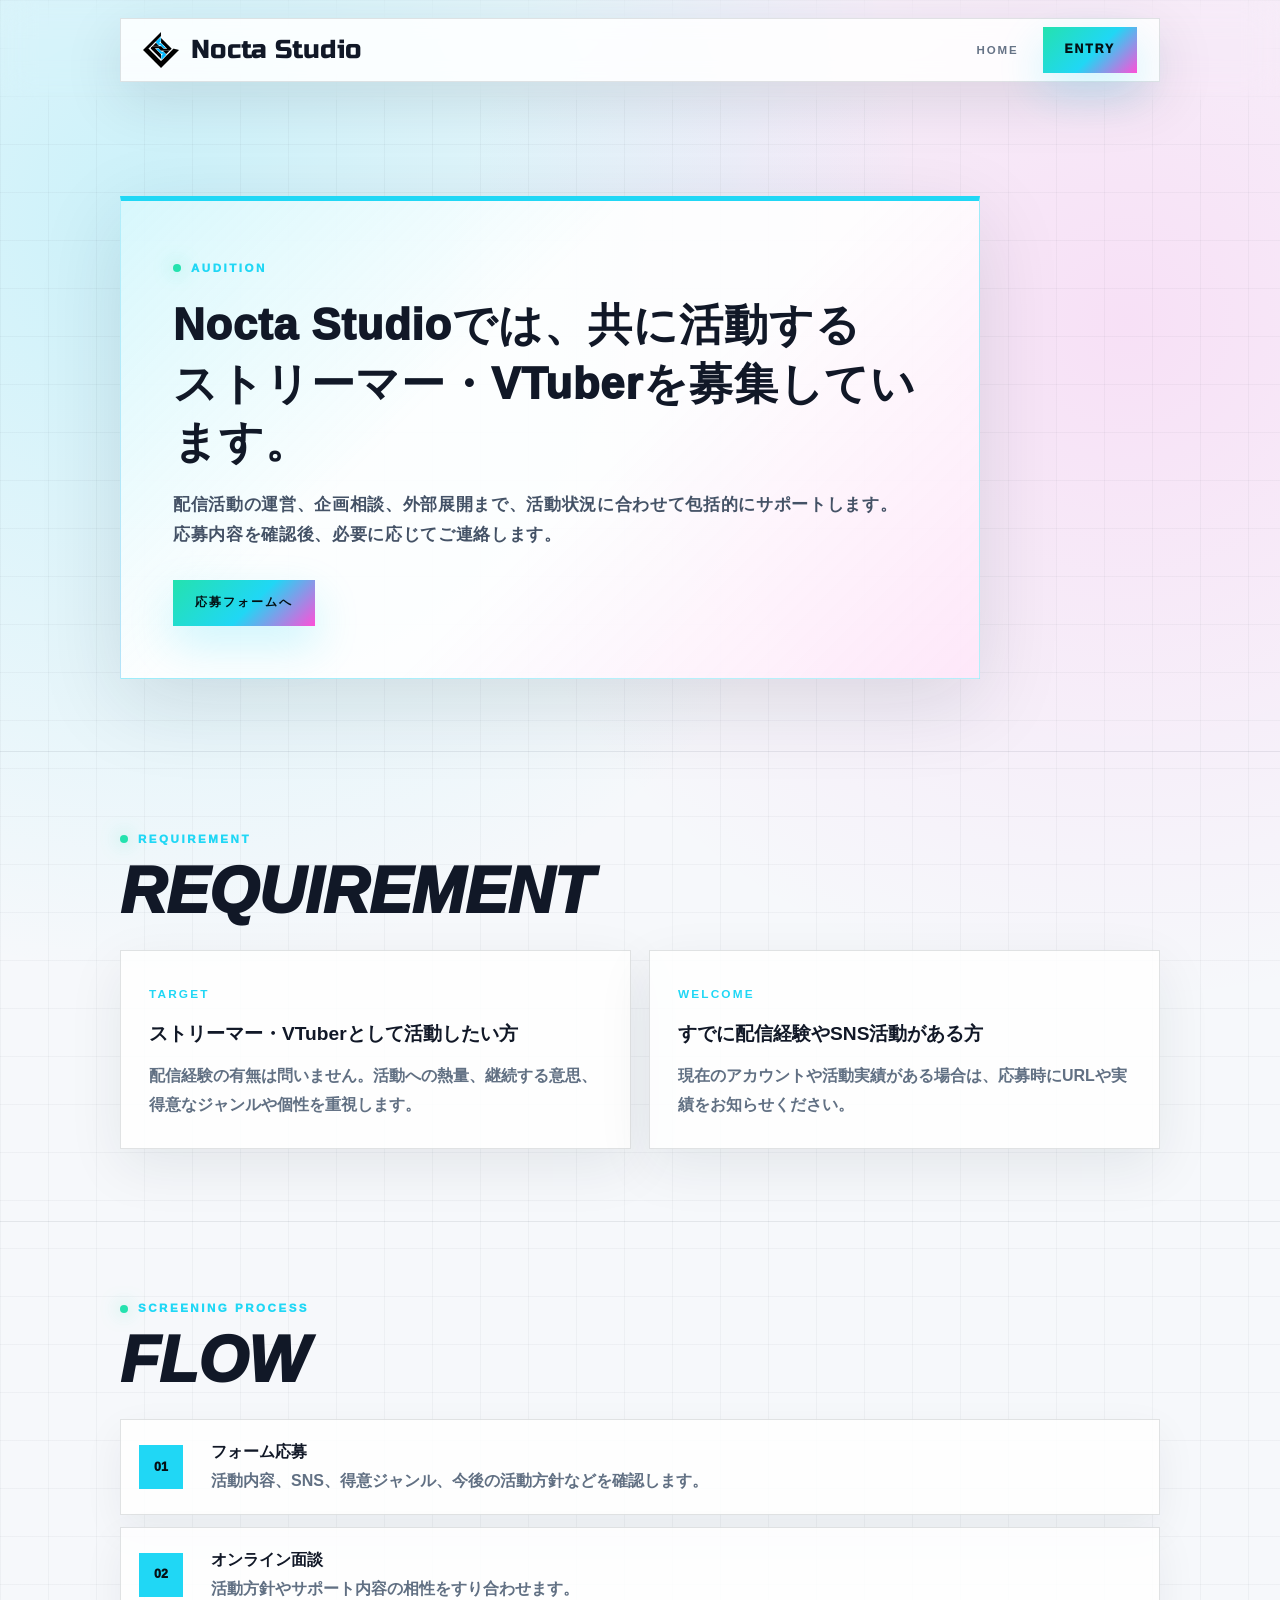
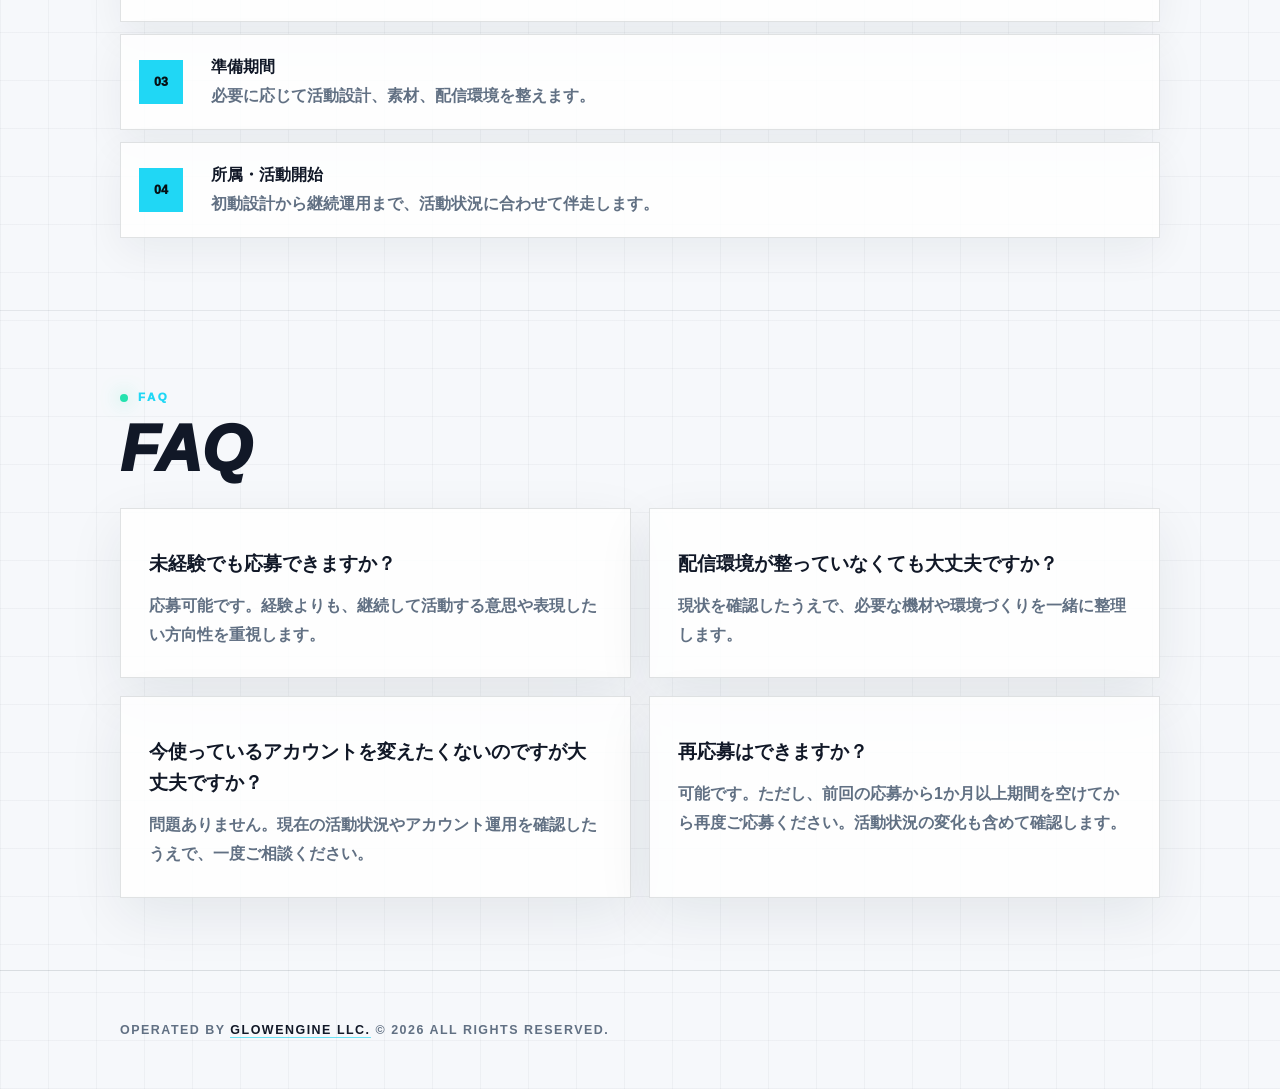
==== audition.html @ e4541443 "Refactor audition.html for improved text layout Updated footer and hero section text with line break" ====
<!DOCTYPE html>
<html lang="ja">
<head>
  <meta charset="UTF-8">
  <meta name="viewport" content="width=device-width, initial-scale=1.0">
  <title>Nocta Studio Audition</title>

  <!-- ========================================
    FONT
    ヘッダーの事務所名フォント：Russo One
  ========================================= -->
  <link rel="preconnect" href="https://fonts.googleapis.com">
  <link rel="preconnect" href="https://fonts.gstatic.com" crossorigin>
  <link href="https://fonts.googleapis.com/css2?family=Russo+One&display=swap" rel="stylesheet">

  <style>
    /* ========================================
      BASIC COLORS
    ========================================= */
    :root {
      --bg: #f6f8fb;
      --line: rgba(10, 24, 38, 0.12);
      --text: #111827;
      --muted: #617083;
      --cyan: #20d7f5;
      --green: #24e2ae;
      --pink: #ff4fd8;
      --max: 1040px;
    }

    * { box-sizing: border-box; }
    html { scroll-behavior: smooth; }

    body {
      margin: 0;
      font-family: "Helvetica Neue", Arial, "Hiragino Sans", "Yu Gothic", sans-serif;
      color: var(--text);
      background:
        linear-gradient(rgba(8, 24, 38, 0.035) 1px, transparent 1px),
        linear-gradient(90deg, rgba(8, 24, 38, 0.035) 1px, transparent 1px),
        radial-gradient(circle at 12% 8%, rgba(32, 215, 245, 0.2), transparent 28%),
        radial-gradient(circle at 88% 12%, rgba(255, 79, 216, 0.14), transparent 26%),
        #f6f8fb;
      background-size: 48px 48px, 48px 48px, auto, auto, auto;
      line-height: 1.8;
      overflow-x: hidden;
    }

    a {
      color: inherit;
      text-decoration: none;
    }

    .container {
      width: min(var(--max), calc(100% - 40px));
      margin: 0 auto;
    }

    /* ========================================
      HEADER
    ========================================= */
    header {
      padding: 18px 0;
      position: sticky;
      top: 0;
      z-index: 10;
      backdrop-filter: blur(16px);
    }

    .header-inner {
      display: flex;
      justify-content: space-between;
      align-items: center;
      min-height: 64px;
      padding: 0 22px;
      background: rgba(255, 255, 255, 0.86);
      border: 1px solid var(--line);
      box-shadow: 0 18px 60px rgba(18, 32, 48, 0.12);
    }

    .brand {
      display: flex;
      align-items: center;
      gap: 12px;
    }

    .brand-mark {
      display: block;
      width: 36px;
      height: 36px;
      object-fit: contain;
      flex: 0 0 auto;
    }

    .brand-name {
      font-family: "Russo One", "Helvetica Neue", Arial, sans-serif;
      font-size: clamp(1.35rem, 2vw, 1.75rem);
      font-weight: 400;
      line-height: 1;
      letter-spacing: 0.01em;
      white-space: nowrap;
    }

    .nav {
      display: flex;
      gap: 24px;
      align-items: center;
      color: #667386;
      font-size: 0.72rem;
      font-weight: 900;
      letter-spacing: 0.16em;
      text-transform: uppercase;
    }

    /* ========================================
      BUTTON
    ========================================= */
    .btn {
      display: inline-flex;
      align-items: center;
      justify-content: center;
      min-height: 46px;
      padding: 0 22px;
      border: 1px solid var(--line);
      background: rgba(255,255,255,0.78);
      color: var(--text);
      font-size: 0.76rem;
      font-weight: 950;
      letter-spacing: 0.16em;
      text-transform: uppercase;
      transition: transform 0.2s ease, border-color 0.2s ease, background 0.2s ease;
    }

    .btn:hover {
      transform: translateY(-2px);
      border-color: rgba(32, 215, 245, 0.8);
      background: rgba(32, 215, 245, 0.1);
    }

    .btn-primary {
      border: 0;
      color: #031014;
      background: linear-gradient(135deg, var(--green), var(--cyan) 55%, var(--pink));
      box-shadow: 0 18px 44px rgba(32, 215, 245, 0.22);
    }

    /* ========================================
      COMMON PARTS
    ========================================= */
    .eyebrow {
      display: inline-flex;
      gap: 10px;
      align-items: center;
      color: var(--cyan);
      font-size: 0.72rem;
      font-weight: 950;
      letter-spacing: 0.22em;
      text-transform: uppercase;
    }

    .eyebrow::before {
      content: "";
      width: 8px;
      height: 8px;
      border-radius: 50%;
      background: var(--green);
      box-shadow: 0 0 18px rgba(36, 226, 174, 0.6);
    }

    section {
      padding: 72px 0;
      border-top: 1px solid rgba(10, 24, 38, 0.08);
    }

    .section-title {
      margin: 8px 0 28px;
      font-size: clamp(2rem, 5vw, 4.6rem);
      line-height: 0.95;
      font-weight: 950;
      font-style: italic;
      text-transform: uppercase;
    }

    .grid {
      display: grid;
      grid-template-columns: repeat(2, minmax(0, 1fr));
      gap: 18px;
    }

    .card {
      padding: 28px;
      border: 1px solid var(--line);
      background: rgba(255, 255, 255, 0.86);
      box-shadow: 0 18px 52px rgba(18, 32, 48, 0.08);
    }

    .card b {
      color: var(--cyan);
      font-size: 0.74rem;
      letter-spacing: 0.18em;
      text-transform: uppercase;
    }

    .card h3 {
      margin: 12px 0;
      font-size: 1.2rem;
      line-height: 1.6;
    }

    .card p {
      margin: 0;
      color: var(--muted);
      font-weight: 650;
    }

    /* ========================================
      HERO
    ========================================= */
    .hero {
      padding: 96px 0 72px;
      border-top: 0;
    }

    .hero-box {
      max-width: 860px;
      padding: clamp(28px, 5vw, 52px);
      border: 1px solid rgba(32, 215, 245, 0.32);
      border-top: 5px solid var(--cyan);
      background:
        linear-gradient(135deg, rgba(32,215,245,0.16), transparent 38%),
        linear-gradient(315deg, rgba(255,79,216,0.12), transparent 44%),
        rgba(255,255,255,0.9);
      box-shadow: 0 24px 80px rgba(18, 32, 48, 0.12);
    }

    .hero-title {
      margin: 14px 0 18px;
      font-size: clamp(1.65rem, 3.4vw, 2.8rem);
      line-height: 1.35;
      font-weight: 950;
      letter-spacing: 0.02em;
    }

    .lead {
      max-width: 760px;
      margin: 0 0 30px;
      color: #445266;
      font-size: 1.04rem;
      font-weight: 700;
      letter-spacing: 0.04em;
    }

    /* ========================================
      FLOW
    ========================================= */
    .flow {
      display: grid;
      gap: 12px;
    }

    .flow-row {
      display: grid;
      grid-template-columns: 56px 1fr;
      gap: 16px;
      align-items: center;
      padding: 18px;
      border: 1px solid var(--line);
      background: rgba(255, 255, 255, 0.86);
      box-shadow: 0 14px 42px rgba(18, 32, 48, 0.06);
    }

    .flow-row b {
      display: grid;
      place-items: center;
      width: 44px;
      height: 44px;
      background: var(--cyan);
      color: #061015;
      font-size: 0.78rem;
      font-weight: 950;
    }

    .flow-row strong {
      color: var(--text);
    }

    .flow-row span {
      color: var(--muted);
      font-weight: 650;
    }

    /* ========================================
      FOOTER
    ========================================= */
    footer {
      padding: 48px 0;
      border-top: 1px solid var(--line);
      color: var(--muted);
      font-size: 0.78rem;
      font-weight: 800;
      letter-spacing: 0.12em;
      text-transform: uppercase;
    }

    footer a {
      color: var(--text);
      border-bottom: 1px solid rgba(32, 215, 245, 0.65);
    }

    footer a:hover {
      color: var(--cyan);
    }

    /* ========================================
      RESPONSIVE
    ========================================= */
    @media (max-width: 760px) {
      .container {
        width: min(var(--max), calc(100% - 28px));
      }

      .nav a:not(.btn) {
        display: none;
      }

      .grid {
        grid-template-columns: 1fr;
      }
    }

    @media (max-width: 520px) {
      header {
        padding: 10px 0;
      }

      .header-inner {
        min-height: 58px;
        padding: 0 12px;
      }

      .brand-mark {
        width: 34px;
        height: 34px;
      }

      .brand-name {
        font-size: 1.18rem;
      }

      .btn {
        min-height: 40px;
        padding: 0 14px;
        font-size: 0.68rem;
      }

      .hero {
        padding: 68px 0 56px;
      }

      section {
        padding: 62px 0;
      }
    }
  </style>
</head>

<body>
  <!-- ========================================
    HEADER
  ========================================= -->
  <header>
    <div class="container header-inner">
      <a class="brand" href="index.html">
        <img src="./icon_nocta_cropped.png" alt="" class="brand-mark">
        <span class="brand-name">Nocta Studio</span>
      </a>

      <nav class="nav">
        <a href="index.html">Home</a>
        <a class="btn btn-primary" href="https://docs.google.com/forms/d/e/1FAIpQLSfN9PYLymGhIp9BRVoPd4rtpXFU39ATbPbW57Z9eUju24phLQ/viewform" target="_blank" rel="noopener">Entry</a>
      </nav>
    </div>
  </header>

  <main>
    <!-- ========================================
      HERO
    ========================================= -->
    <section class="hero">
      <div class="container">
        <div class="hero-box">
          <div class="eyebrow">Audition</div>

          <h1 class="hero-title">
            Nocta Studioでは、共に活動する<br>
            ストリーマー・VTuberを募集しています。
          </h1>

          <p class="lead">
            配信活動の運営、企画相談、外部展開まで、活動状況に合わせて包括的にサポートします。<br>
            応募内容を確認後、必要に応じてご連絡します。
          </p>

          <a class="btn btn-primary" href="https://docs.google.com/forms/d/e/1FAIpQLSfN9PYLymGhIp9BRVoPd4rtpXFU39ATbPbW57Z9eUju24phLQ/viewform" target="_blank" rel="noopener">
            応募フォームへ
          </a>
        </div>
      </div>
    </section>

    <!-- ========================================
      REQUIREMENT
    ========================================= -->
    <section>
      <div class="container">
        <div class="eyebrow">Requirement</div>
        <h2 class="section-title">Requirement</h2>

        <div class="grid">
          <article class="card">
            <b>Target</b>
            <h3>ストリーマー・VTuberとして活動したい方</h3>
            <p>
              配信経験の有無は問いません。活動への熱量、継続する意思、得意なジャンルや個性を重視します。
            </p>
          </article>

          <article class="card">
            <b>Welcome</b>
            <h3>すでに配信経験やSNS活動がある方</h3>
            <p>
              現在のアカウントや活動実績がある場合は、応募時にURLや実績をお知らせください。
            </p>
          </article>
        </div>
      </div>
    </section>

    <!-- ========================================
      FLOW
    ========================================= -->
    <section>
      <div class="container">
        <div class="eyebrow">Screening Process</div>
        <h2 class="section-title">Flow</h2>

        <div class="flow">
          <div class="flow-row">
            <b>01</b>
            <div>
              <strong>フォーム応募</strong><br>
              <span>活動内容、SNS、得意ジャンル、今後の活動方針などを確認します。</span>
            </div>
          </div>

          <div class="flow-row">
            <b>02</b>
            <div>
              <strong>オンライン面談</strong><br>
              <span>活動方針やサポート内容の相性をすり合わせます。</span>
            </div>
          </div>

          <div class="flow-row">
            <b>03</b>
            <div>
              <strong>準備期間</strong><br>
              <span>必要に応じて活動設計、素材、配信環境を整えます。</span>
            </div>
          </div>

          <div class="flow-row">
            <b>04</b>
            <div>
              <strong>所属・活動開始</strong><br>
              <span>初動設計から継続運用まで、活動状況に合わせて伴走します。</span>
            </div>
          </div>
        </div>
      </div>
    </section>

    <!-- ========================================
      FAQ
    ========================================= -->
    <section>
      <div class="container">
        <div class="eyebrow">FAQ</div>
        <h2 class="section-title">FAQ</h2>

        <div class="grid">
          <article class="card">
            <h3>未経験でも応募できますか？</h3>
            <p>
              応募可能です。経験よりも、継続して活動する意思や表現したい方向性を重視します。
            </p>
          </article>

          <article class="card">
            <h3>配信環境が整っていなくても大丈夫ですか？</h3>
            <p>
              現状を確認したうえで、必要な機材や環境づくりを一緒に整理します。
            </p>
          </article>

          <article class="card">
            <h3>今使っているアカウントを変えたくないのですが大丈夫ですか？</h3>
            <p>
              問題ありません。現在の活動状況やアカウント運用を確認したうえで、一度ご相談ください。
            </p>
          </article>

          <article class="card">
            <h3>再応募はできますか？</h3>
            <p>
              可能です。ただし、前回の応募から1か月以上期間を空けてから再度ご応募ください。活動状況の変化も含めて確認します。
            </p>
          </article>
        </div>
      </div>
    </section>
  </main>

  <!-- ========================================
    FOOTER
  ========================================= -->
  <footer>
    <div class="container">
      Operated by <a href="https://glowengine-llc.com/" target="_blank" rel="noopener">GlowEngine LLC.</a> © 2026 All Rights Reserved.
    </div>
  </footer>
</body>
</html>
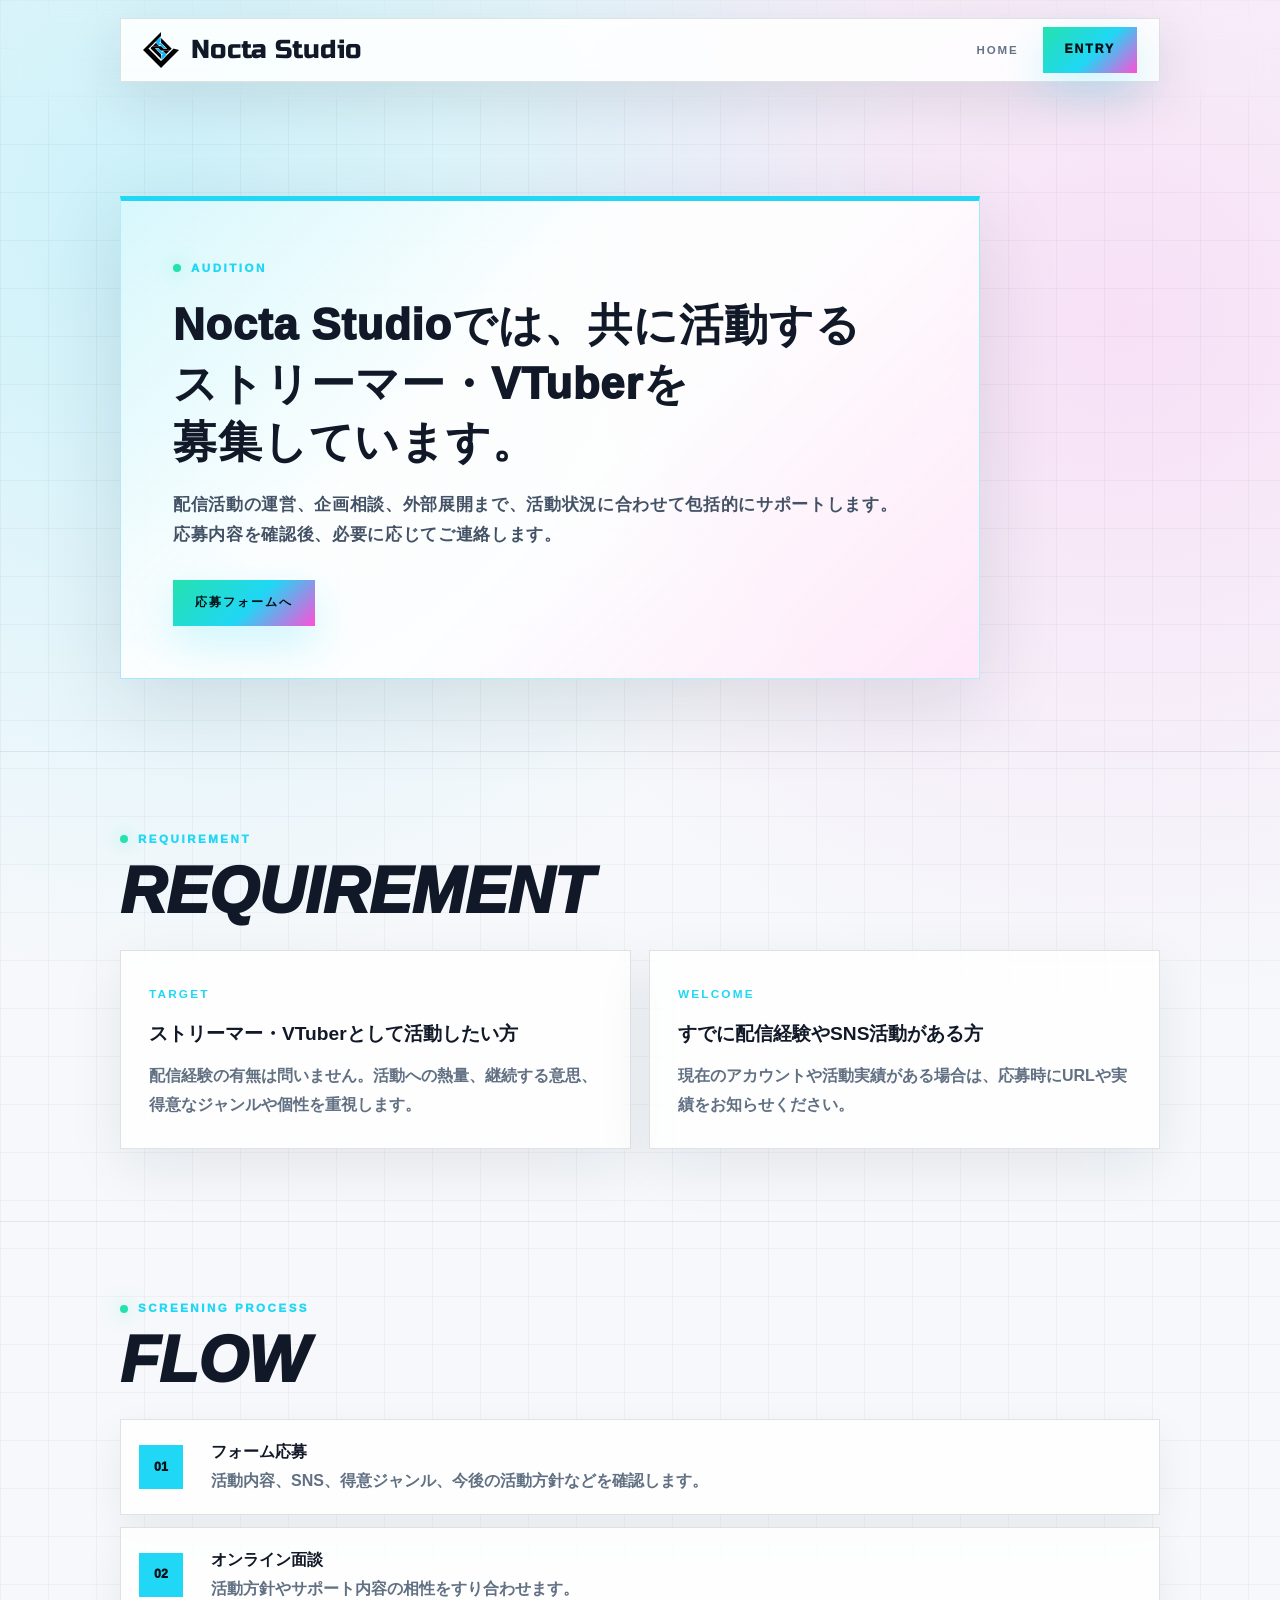
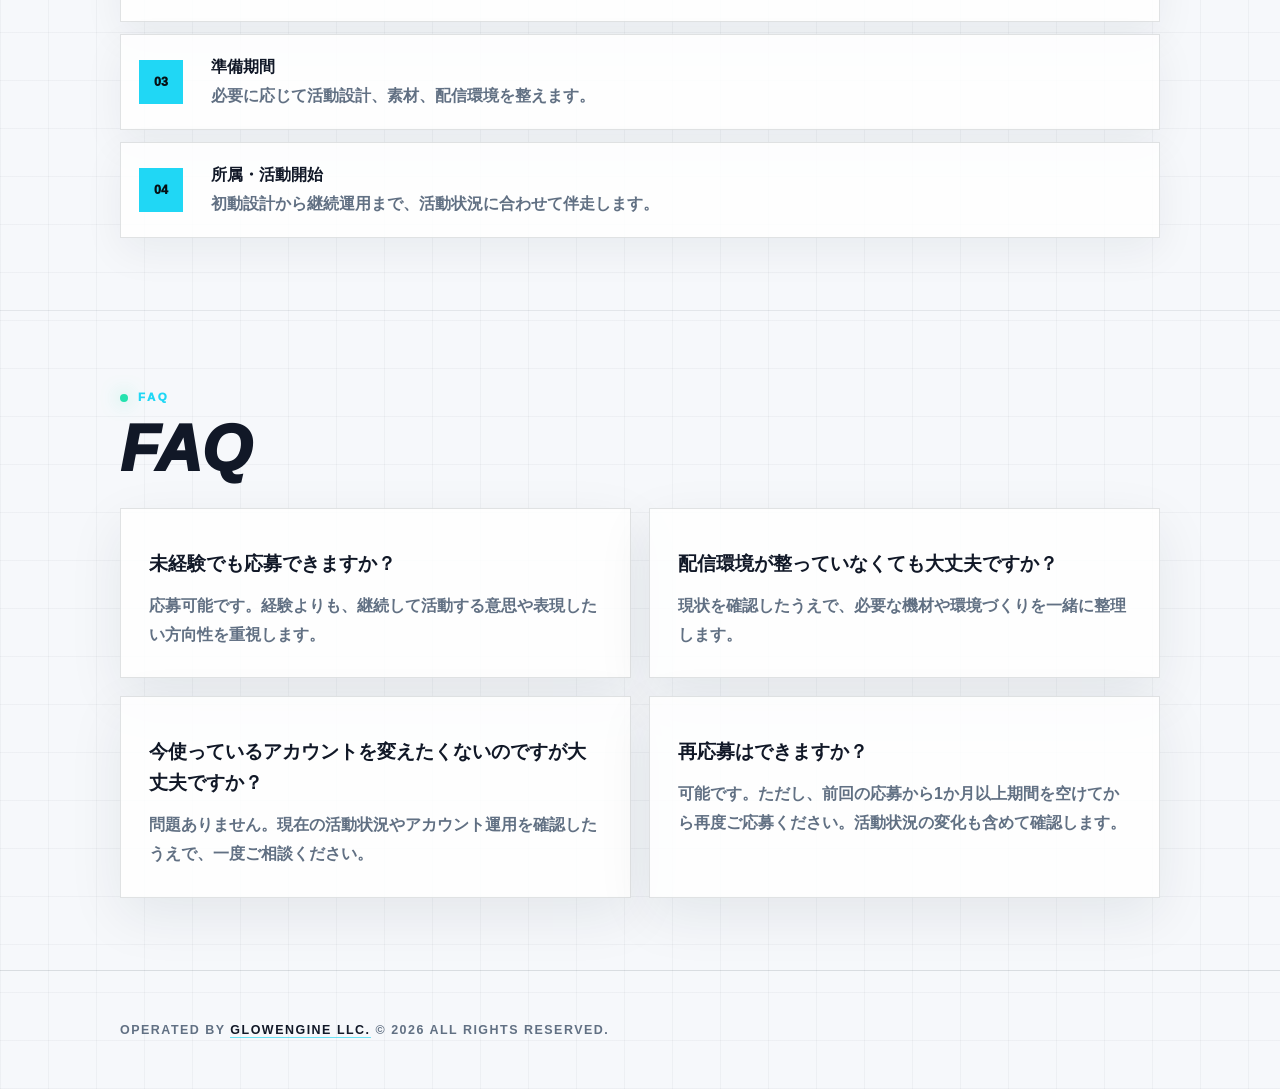
==== commit 100e438b: "Add nowrap class for consistent text formatting" ====
--- a/audition.html
+++ b/audition.html
@@ -54,6 +54,10 @@
     .container {
       width: min(var(--max), calc(100% - 40px));
       margin: 0 auto;
+    }
+
+    .nowrap {
+      white-space: nowrap;
     }
 
     /* ========================================
@@ -360,6 +364,10 @@
       section {
         padding: 62px 0;
       }
+
+      .nowrap {
+        white-space: normal;
+      }
     }
   </style>
 </head>
@@ -393,7 +401,7 @@
 
           <h1 class="hero-title">
             Nocta Studioでは、共に活動する<br>
-            ストリーマー・VTuberを募集しています。
+            ストリーマー・VTuberを<span class="nowrap">募集しています。</span>
           </h1>
 
           <p class="lead">
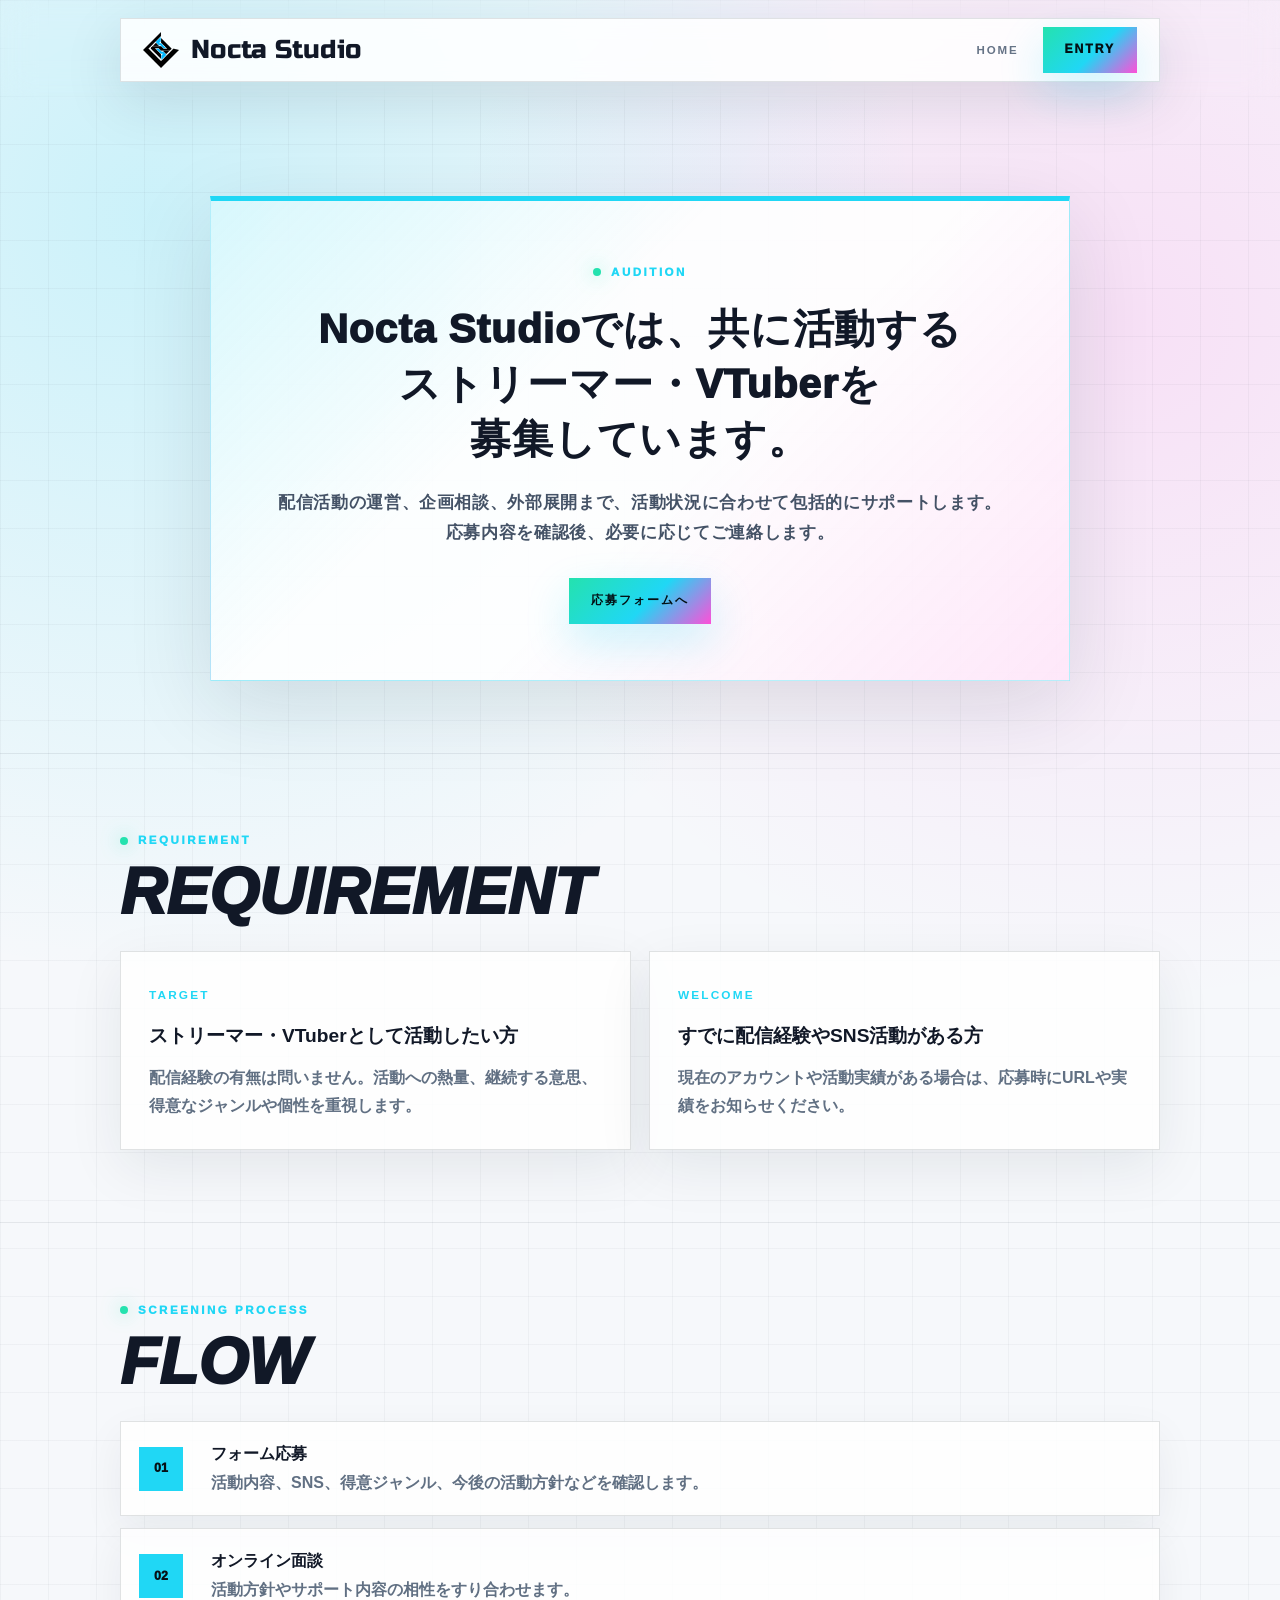
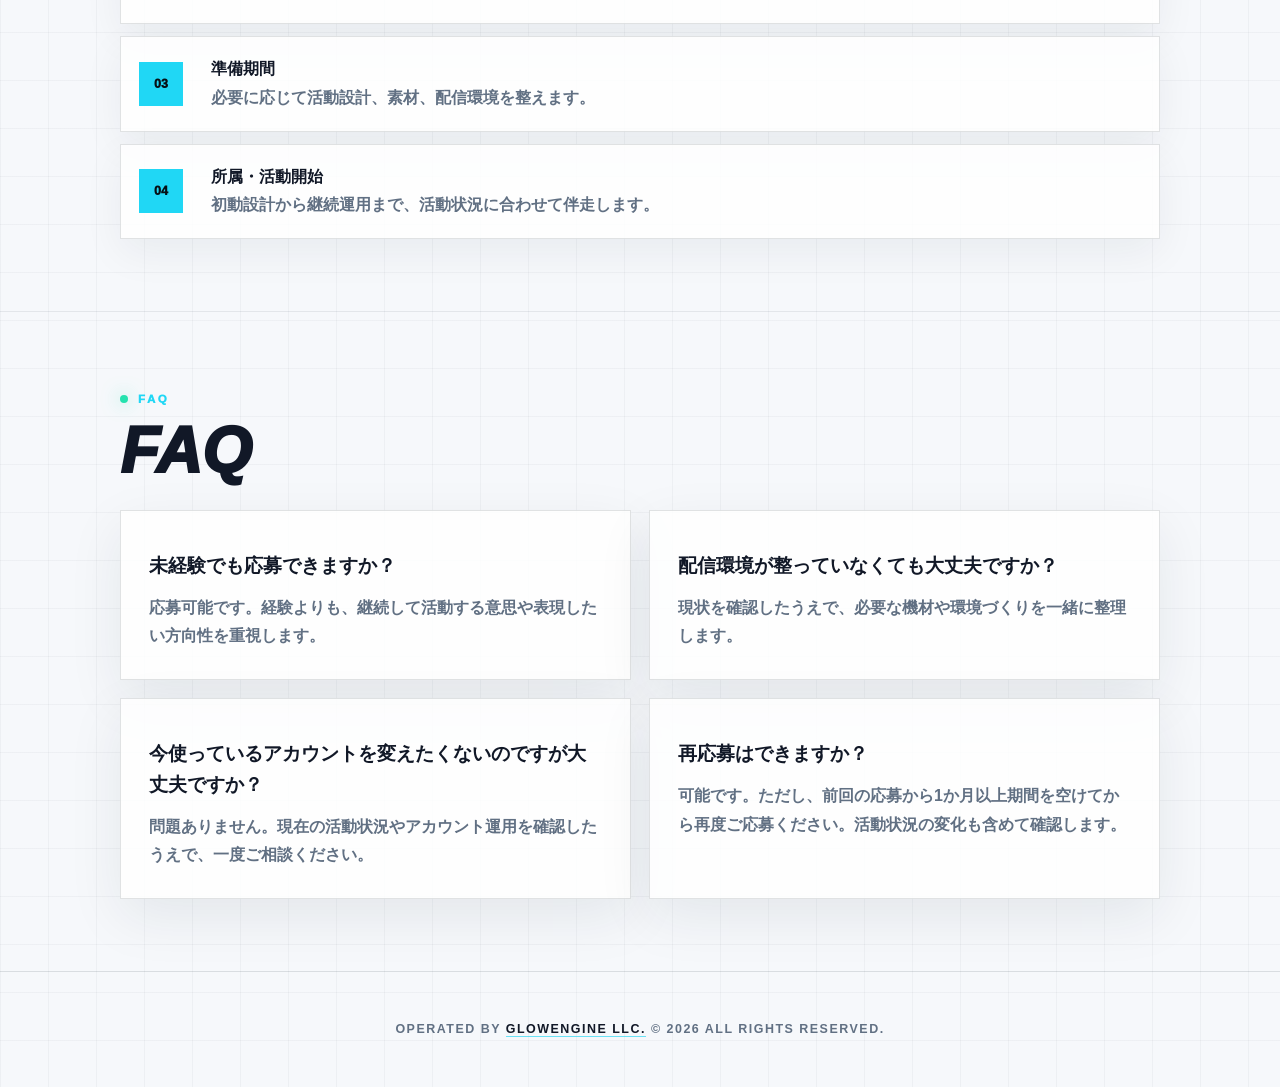
==== commit 51f09d04: "Refactor hero-box styles and footer padding Adjusted styles for hero section and footer alignment." ====
--- a/audition.html
+++ b/audition.html
@@ -219,6 +219,7 @@
 
     /* ========================================
       HERO
+      カード内の重心を中央に調整
     ========================================= */
     .hero {
       padding: 96px 0 72px;
@@ -226,8 +227,9 @@
     }
 
     .hero-box {
-      max-width: 860px;
-      padding: clamp(28px, 5vw, 52px);
+      width: min(860px, 100%);
+      margin: 0 auto;
+      padding: clamp(34px, 5vw, 56px);
       border: 1px solid rgba(32, 215, 245, 0.32);
       border-top: 5px solid var(--cyan);
       background:
@@ -235,11 +237,17 @@
         linear-gradient(315deg, rgba(255,79,216,0.12), transparent 44%),
         rgba(255,255,255,0.9);
       box-shadow: 0 24px 80px rgba(18, 32, 48, 0.12);
+      text-align: center;
+    }
+
+    .hero-box .eyebrow {
+      justify-content: center;
     }
 
     .hero-title {
-      margin: 14px 0 18px;
-      font-size: clamp(1.65rem, 3.4vw, 2.8rem);
+      max-width: 760px;
+      margin: 16px auto 20px;
+      font-size: clamp(1.65rem, 3.2vw, 2.7rem);
       line-height: 1.35;
       font-weight: 950;
       letter-spacing: 0.02em;
@@ -247,7 +255,7 @@
 
     .lead {
       max-width: 760px;
-      margin: 0 0 30px;
+      margin: 0 auto 30px;
       color: #445266;
       font-size: 1.04rem;
       font-weight: 700;
@@ -295,11 +303,16 @@
 
     /* ========================================
       FOOTER
+      index と同じ中央寄せバランス
     ========================================= */
     footer {
-      padding: 48px 0;
+      padding: 46px 0;
       border-top: 1px solid var(--line);
       color: var(--muted);
+      text-align: center;
+    }
+
+    footer .container {
       font-size: 0.78rem;
       font-weight: 800;
       letter-spacing: 0.12em;
@@ -363,6 +376,14 @@
 
       section {
         padding: 62px 0;
+      }
+
+      .hero-box {
+        text-align: left;
+      }
+
+      .hero-box .eyebrow {
+        justify-content: flex-start;
       }
 
       .nowrap {
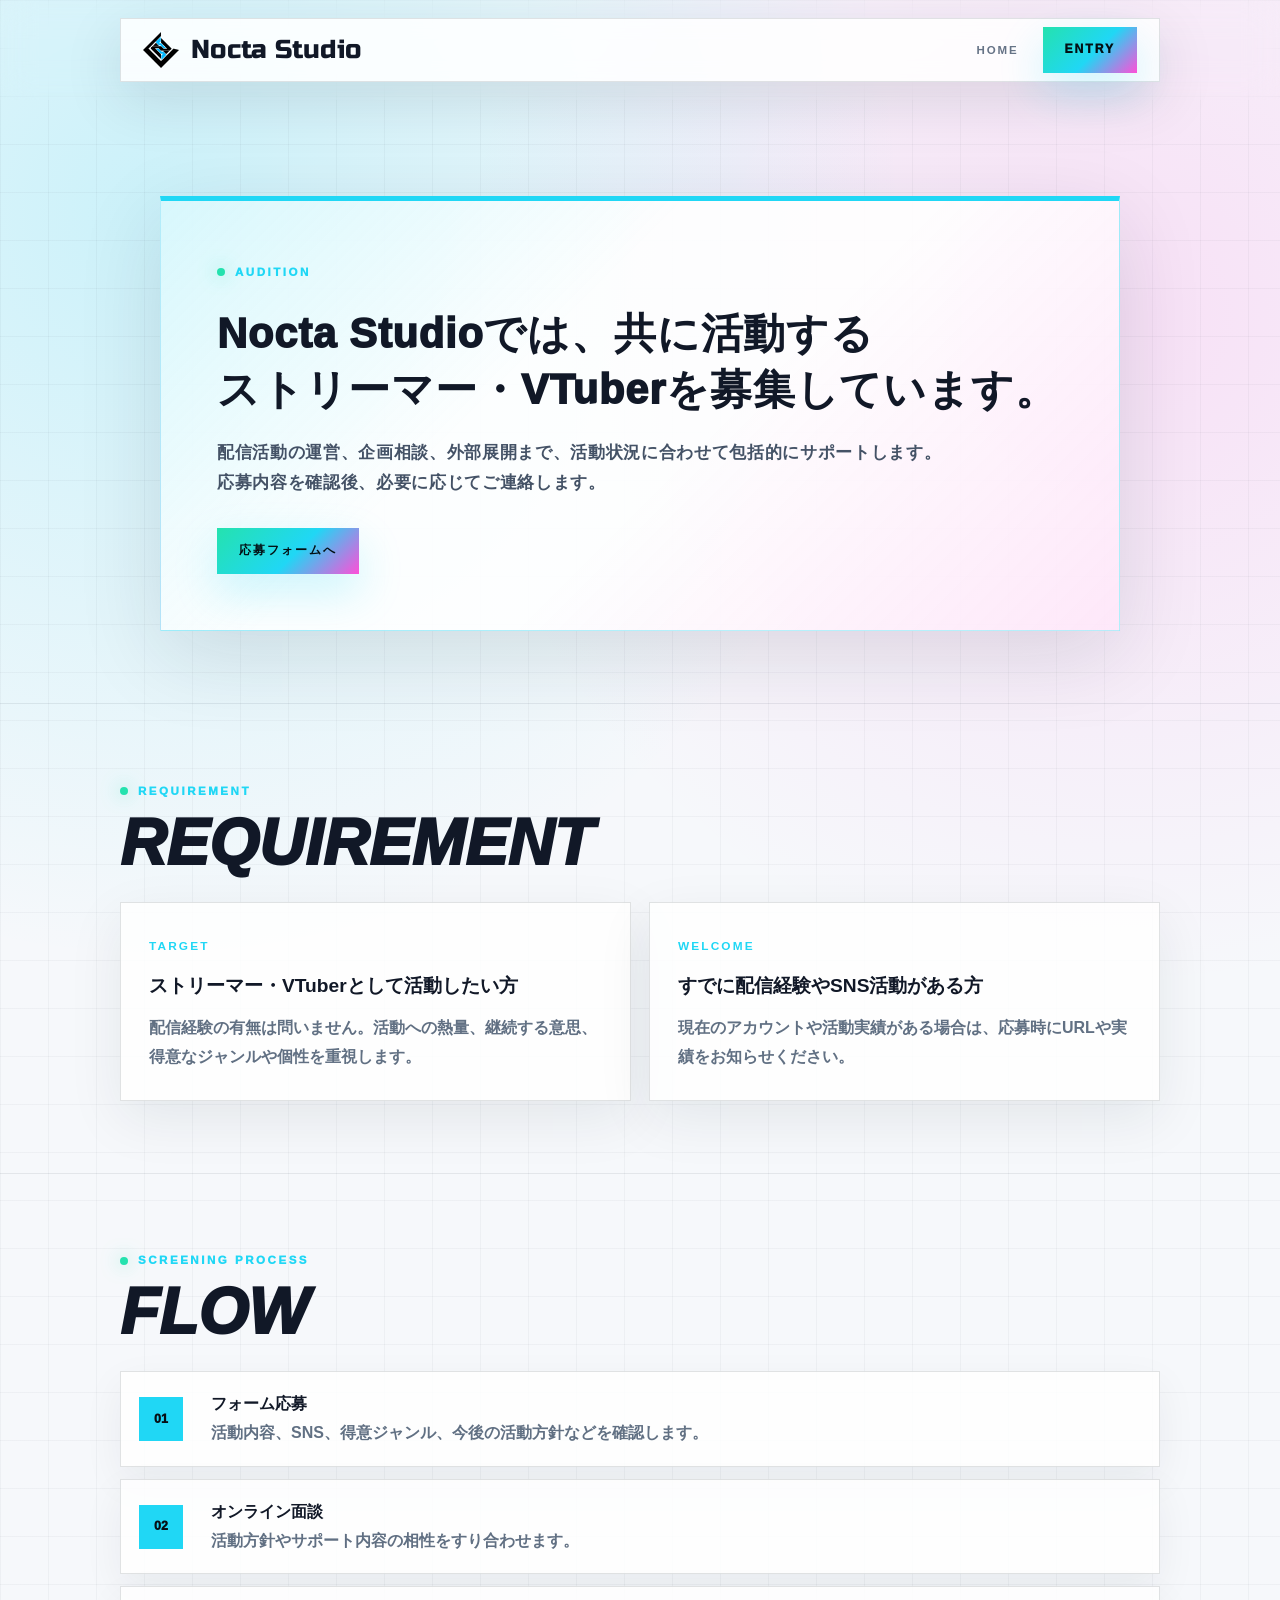
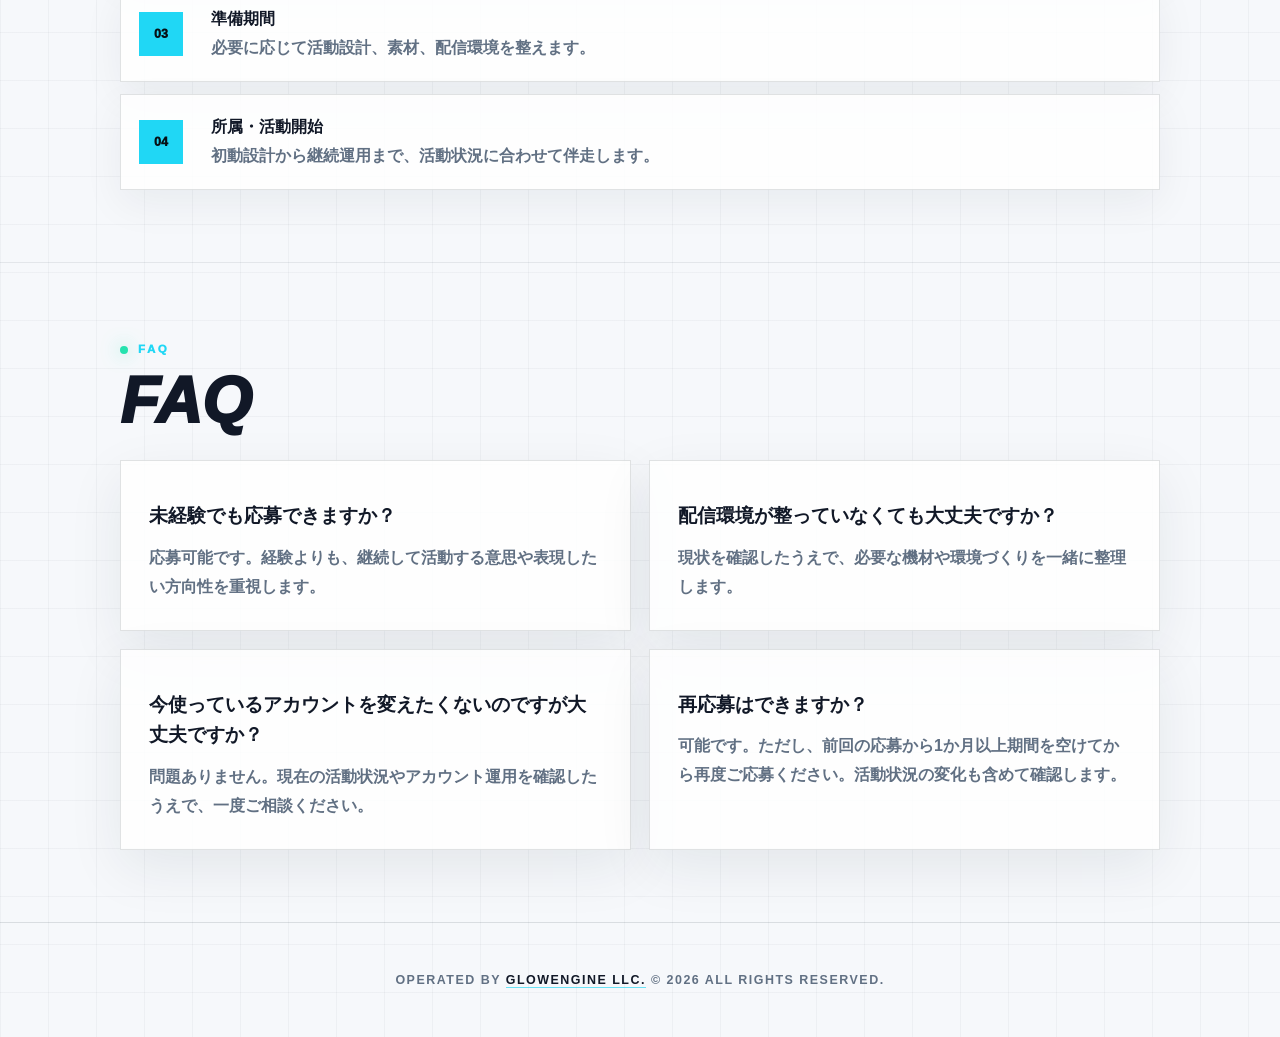
==== commit 998a82bc: "Update audition.html" ====
--- a/audition.html
+++ b/audition.html
@@ -219,7 +219,8 @@
 
     /* ========================================
       HERO
-      カード内の重心を中央に調整
+      カードを横に伸ばして中央バランスを調整
+      青いAUDITIONラベルは左位置のまま
     ========================================= */
     .hero {
       padding: 96px 0 72px;
@@ -227,7 +228,7 @@
     }
 
     .hero-box {
-      width: min(860px, 100%);
+      width: min(960px, 100%);
       margin: 0 auto;
       padding: clamp(34px, 5vw, 56px);
       border: 1px solid rgba(32, 215, 245, 0.32);
@@ -237,25 +238,26 @@
         linear-gradient(315deg, rgba(255,79,216,0.12), transparent 44%),
         rgba(255,255,255,0.9);
       box-shadow: 0 24px 80px rgba(18, 32, 48, 0.12);
-      text-align: center;
-    }
-
-    .hero-box .eyebrow {
-      justify-content: center;
+      text-align: left;
     }
 
     .hero-title {
-      max-width: 760px;
-      margin: 16px auto 20px;
-      font-size: clamp(1.65rem, 3.2vw, 2.7rem);
+      max-width: 820px;
+      margin: 20px 0 20px;
+      font-size: clamp(1.85rem, 3.25vw, 2.9rem);
       line-height: 1.35;
       font-weight: 950;
       letter-spacing: 0.02em;
     }
 
+    .hero-title-line {
+      display: block;
+      white-space: nowrap;
+    }
+
     .lead {
-      max-width: 760px;
-      margin: 0 auto 30px;
+      max-width: 820px;
+      margin: 0 0 30px;
       color: #445266;
       font-size: 1.04rem;
       font-weight: 700;
@@ -343,6 +345,10 @@
       .grid {
         grid-template-columns: 1fr;
       }
+
+      .hero-title-line {
+        white-space: normal;
+      }
     }
 
     @media (max-width: 520px) {
@@ -376,14 +382,6 @@
 
       section {
         padding: 62px 0;
-      }
-
-      .hero-box {
-        text-align: left;
-      }
-
-      .hero-box .eyebrow {
-        justify-content: flex-start;
       }
 
       .nowrap {
@@ -421,8 +419,8 @@
           <div class="eyebrow">Audition</div>
 
           <h1 class="hero-title">
-            Nocta Studioでは、共に活動する<br>
-            ストリーマー・VTuberを<span class="nowrap">募集しています。</span>
+            <span class="hero-title-line">Nocta Studioでは、共に活動する</span>
+            <span class="hero-title-line">ストリーマー・VTuberを募集しています。</span>
           </h1>
 
           <p class="lead">
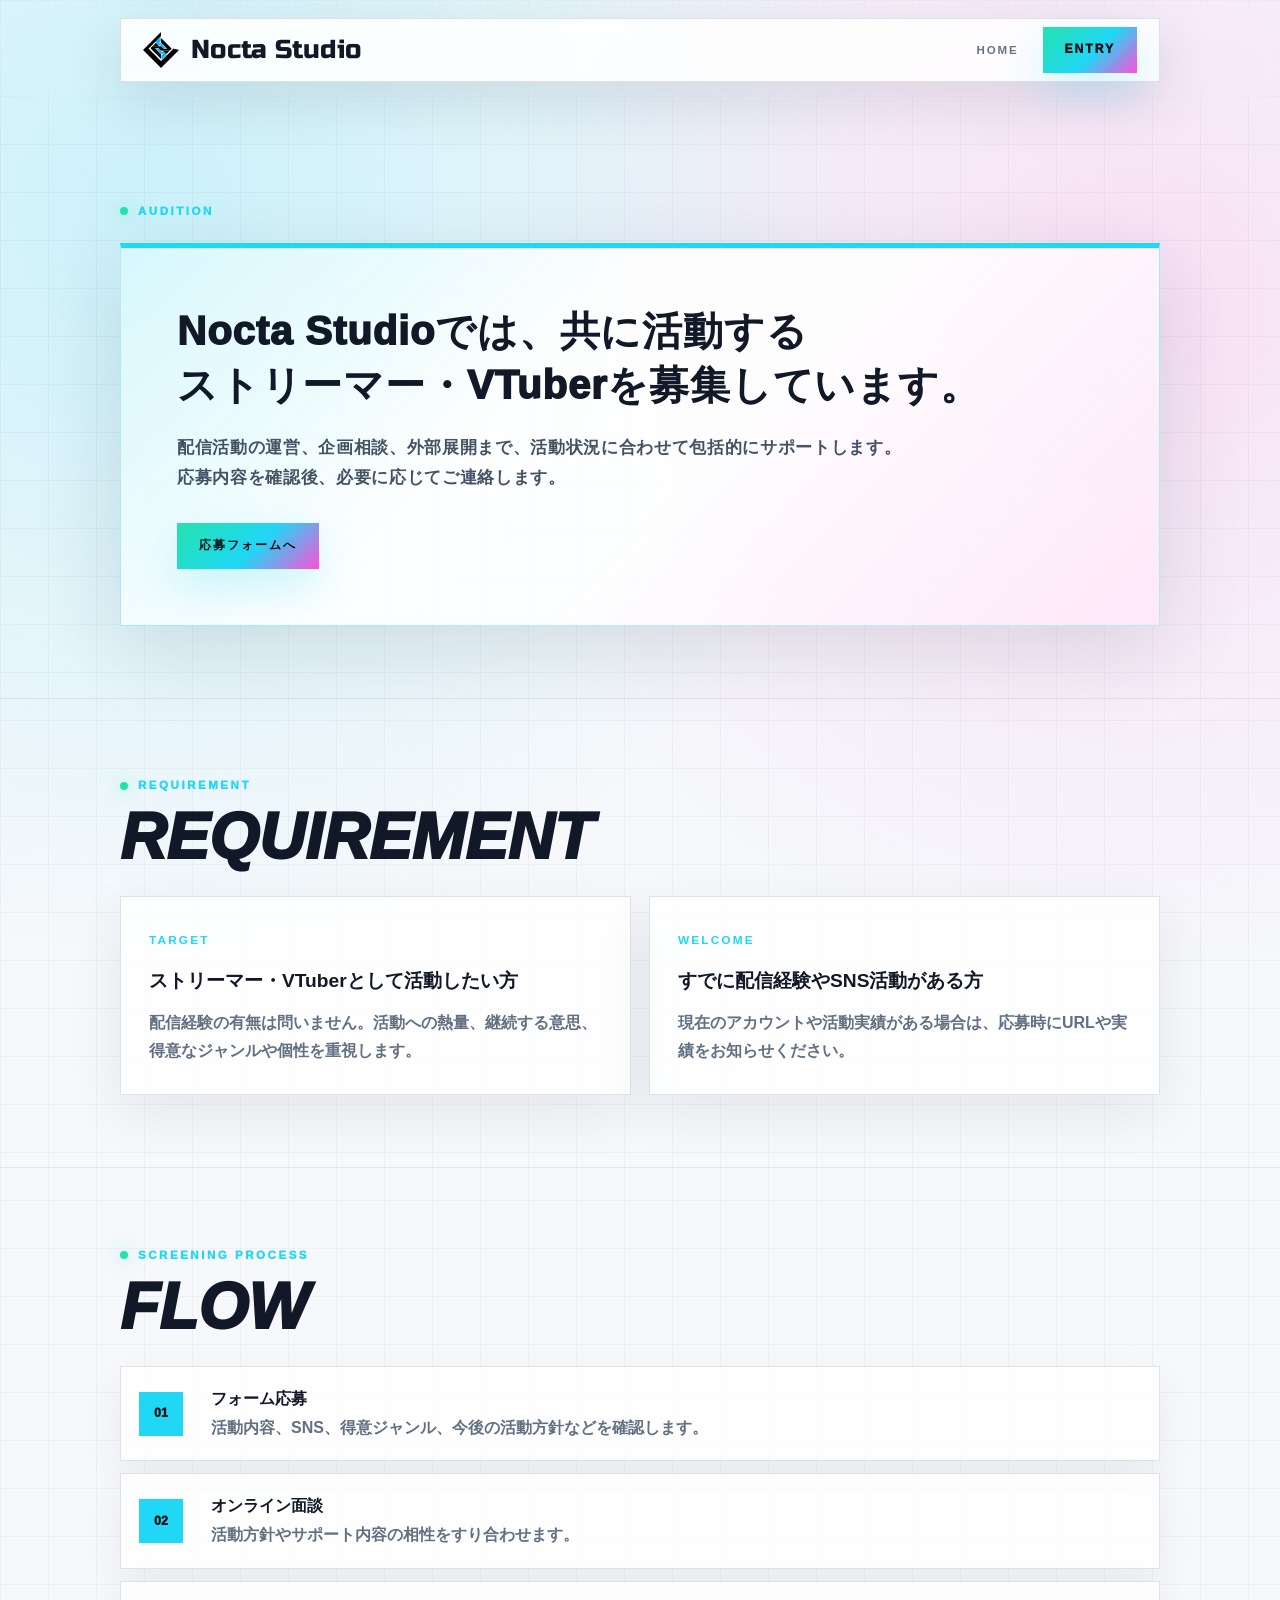
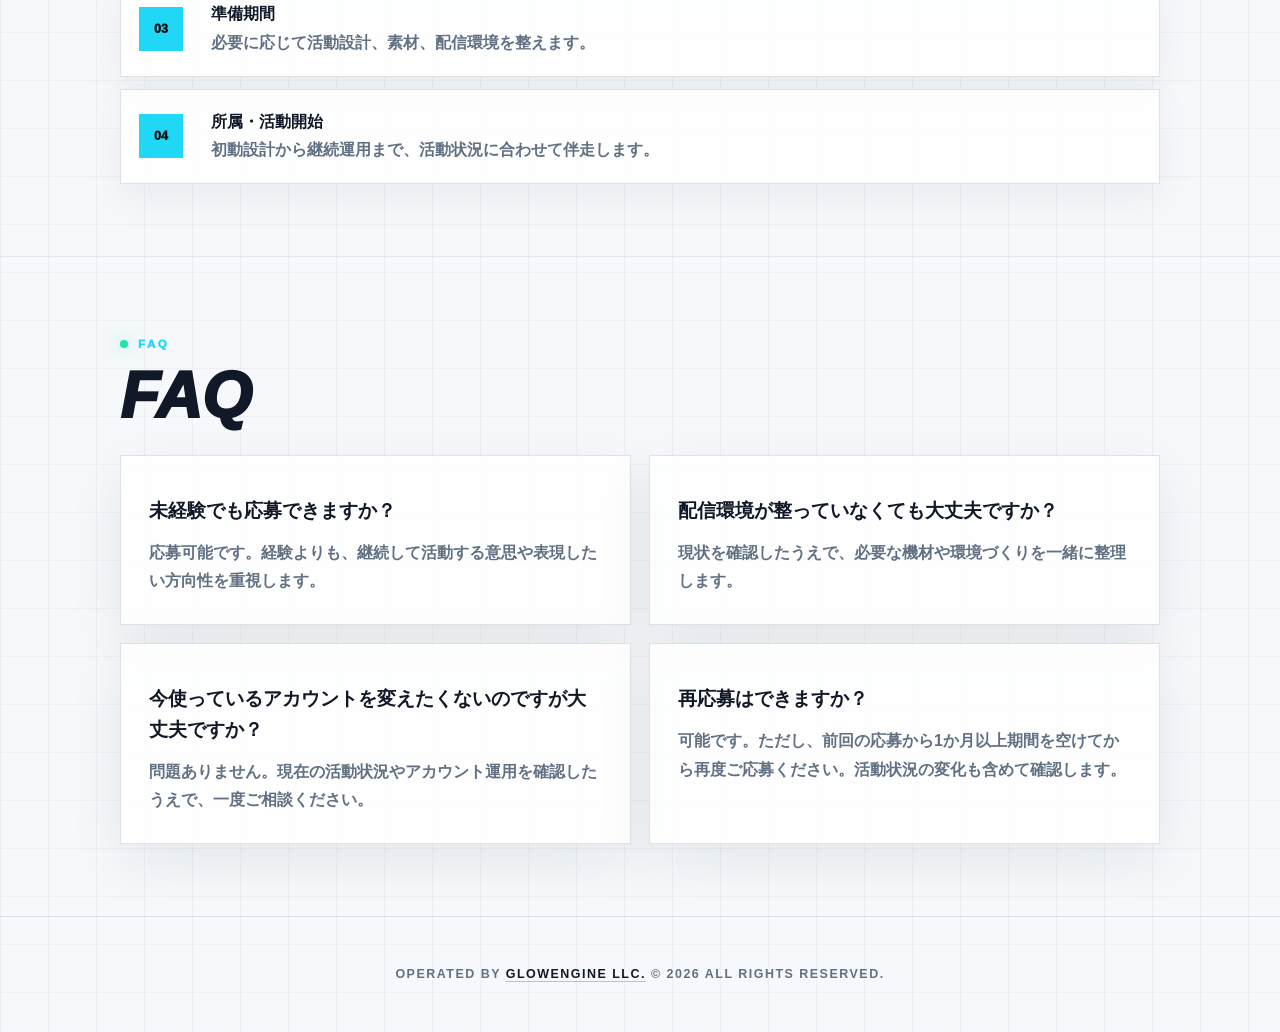
==== commit 3af0e409: "Refactor hero section styles and remove nowrap class Removed nowrap class and adjusted styles for he" ====
--- a/audition.html
+++ b/audition.html
@@ -54,10 +54,6 @@
     .container {
       width: min(var(--max), calc(100% - 40px));
       margin: 0 auto;
-    }
-
-    .nowrap {
-      white-space: nowrap;
     }
 
     /* ========================================
@@ -150,6 +146,7 @@
 
     /* ========================================
       COMMON PARTS
+      青文字ラベルは全セクション同じ左位置
     ========================================= */
     .eyebrow {
       display: inline-flex;
@@ -219,17 +216,20 @@
 
     /* ========================================
       HERO
-      カードを横に伸ばして中央バランスを調整
-      青いAUDITIONラベルは左位置のまま
+      AUDITIONラベルは枠外
+      枠は他セクションと同じ幅
     ========================================= */
     .hero {
       padding: 96px 0 72px;
       border-top: 0;
     }
 
+    .hero-label {
+      margin-bottom: 18px;
+    }
+
     .hero-box {
-      width: min(960px, 100%);
-      margin: 0 auto;
+      width: 100%;
       padding: clamp(34px, 5vw, 56px);
       border: 1px solid rgba(32, 215, 245, 0.32);
       border-top: 5px solid var(--cyan);
@@ -242,9 +242,9 @@
     }
 
     .hero-title {
-      max-width: 820px;
-      margin: 20px 0 20px;
-      font-size: clamp(1.85rem, 3.25vw, 2.9rem);
+      max-width: 920px;
+      margin: 0 0 20px;
+      font-size: clamp(1.85rem, 3.15vw, 2.9rem);
       line-height: 1.35;
       font-weight: 950;
       letter-spacing: 0.02em;
@@ -256,7 +256,7 @@
     }
 
     .lead {
-      max-width: 820px;
+      max-width: 860px;
       margin: 0 0 30px;
       color: #445266;
       font-size: 1.04rem;
@@ -382,10 +382,6 @@
 
       section {
         padding: 62px 0;
-      }
-
-      .nowrap {
-        white-space: normal;
       }
     }
   </style>
@@ -415,9 +411,11 @@
     ========================================= -->
     <section class="hero">
       <div class="container">
+        <div class="hero-label">
+          <div class="eyebrow">Audition</div>
+        </div>
+
         <div class="hero-box">
-          <div class="eyebrow">Audition</div>
-
           <h1 class="hero-title">
             <span class="hero-title-line">Nocta Studioでは、共に活動する</span>
             <span class="hero-title-line">ストリーマー・VTuberを募集しています。</span>
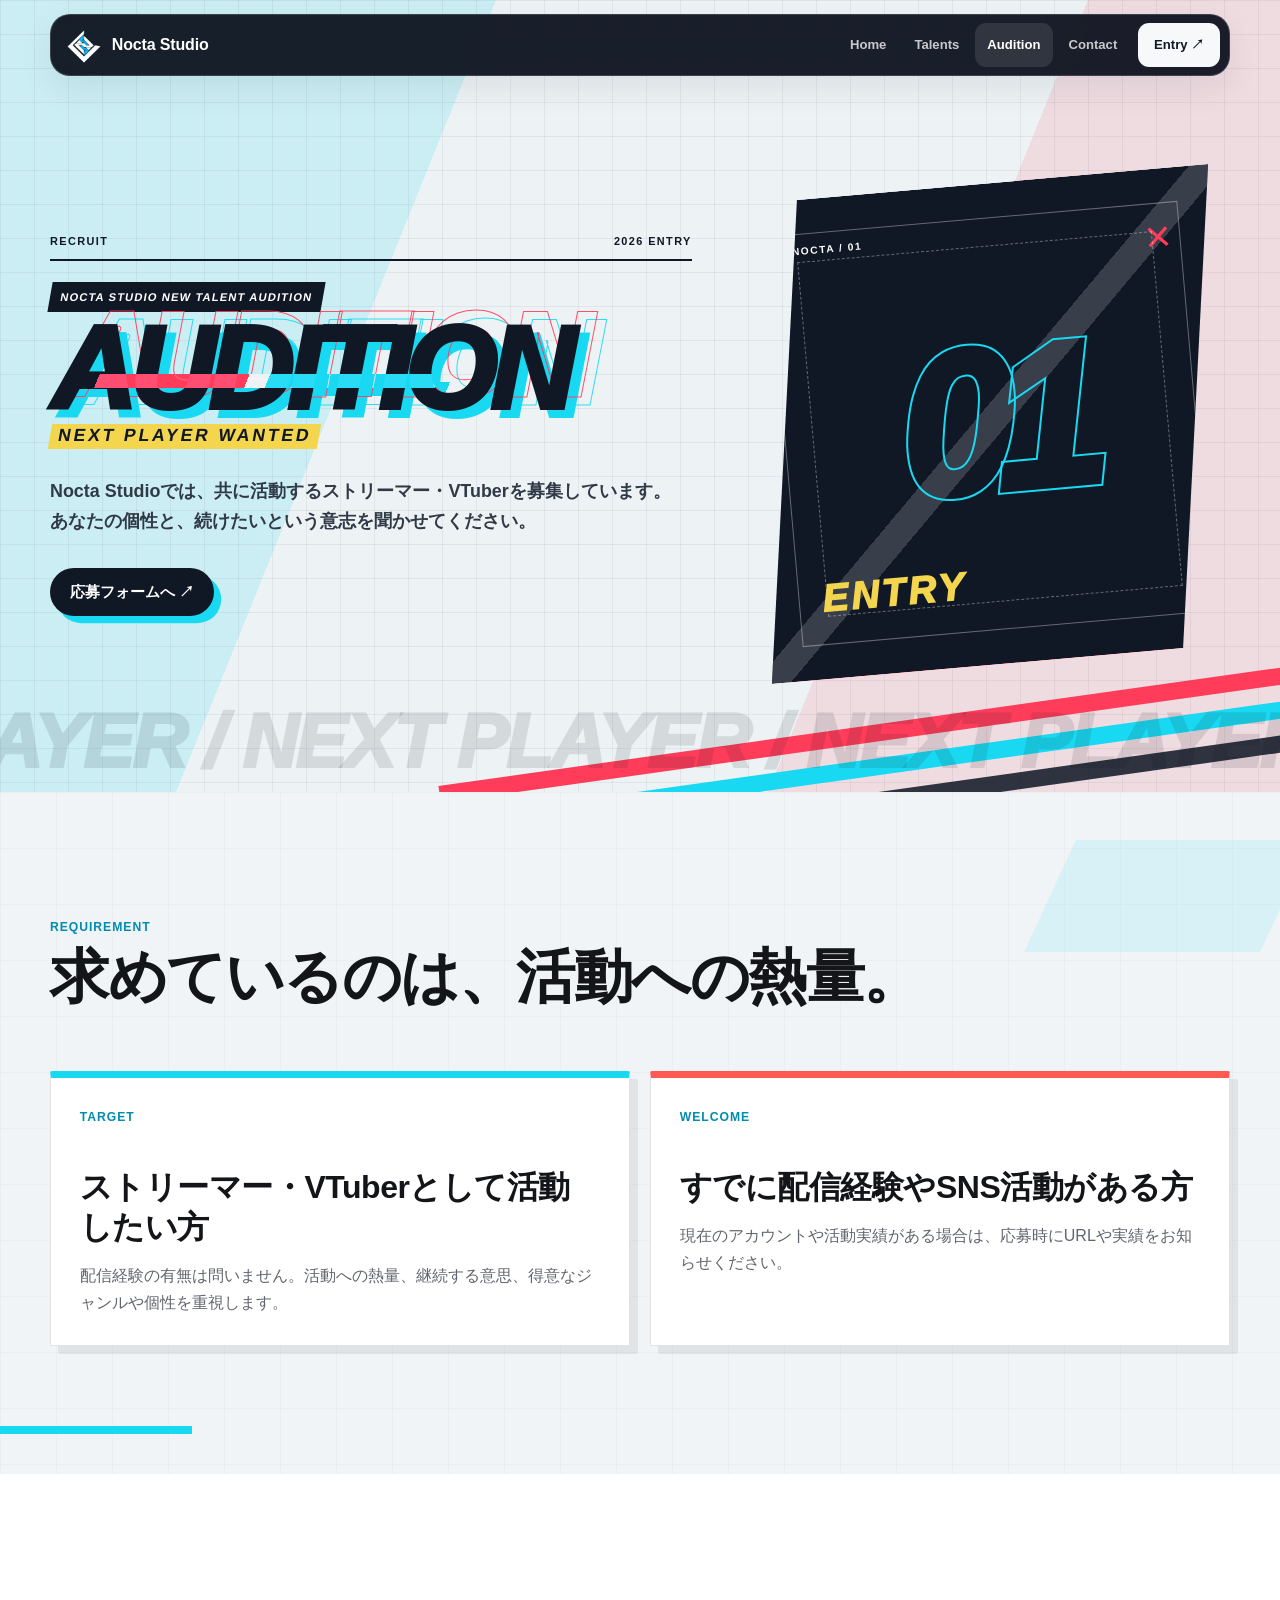
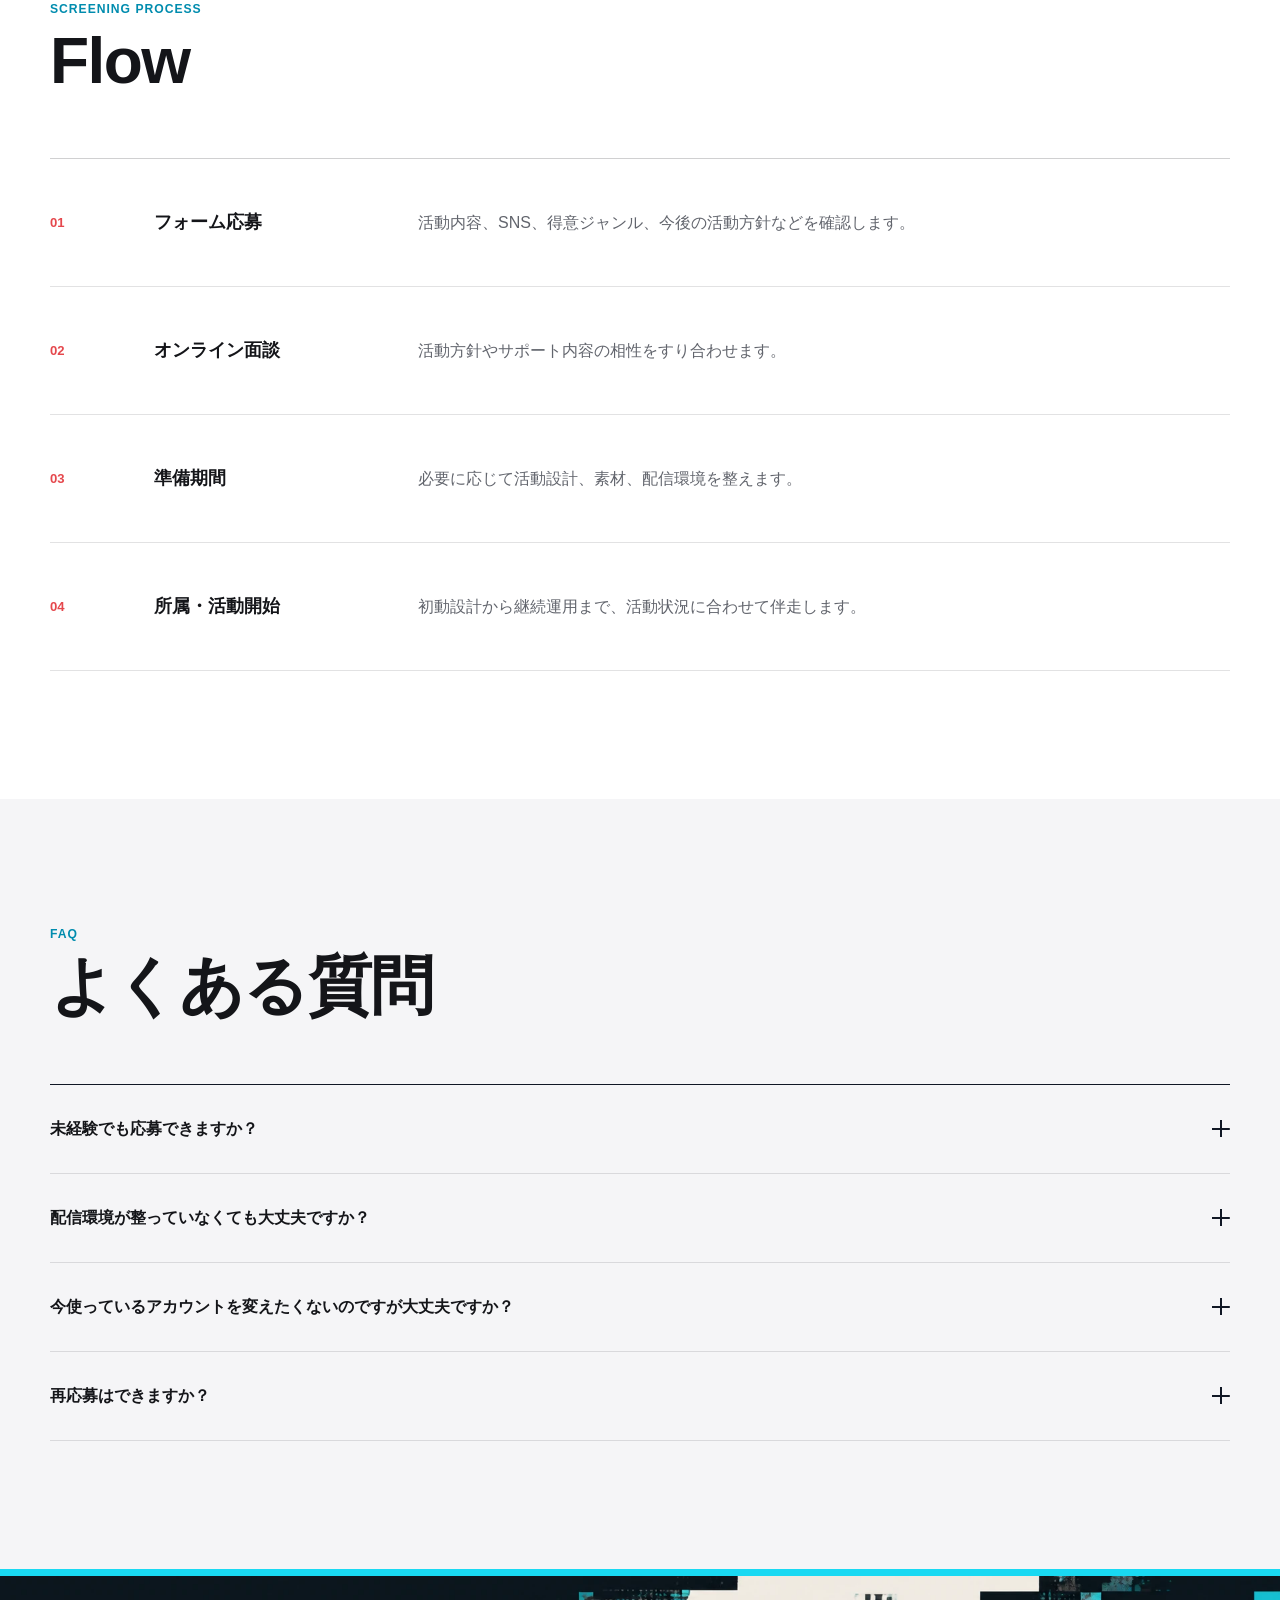
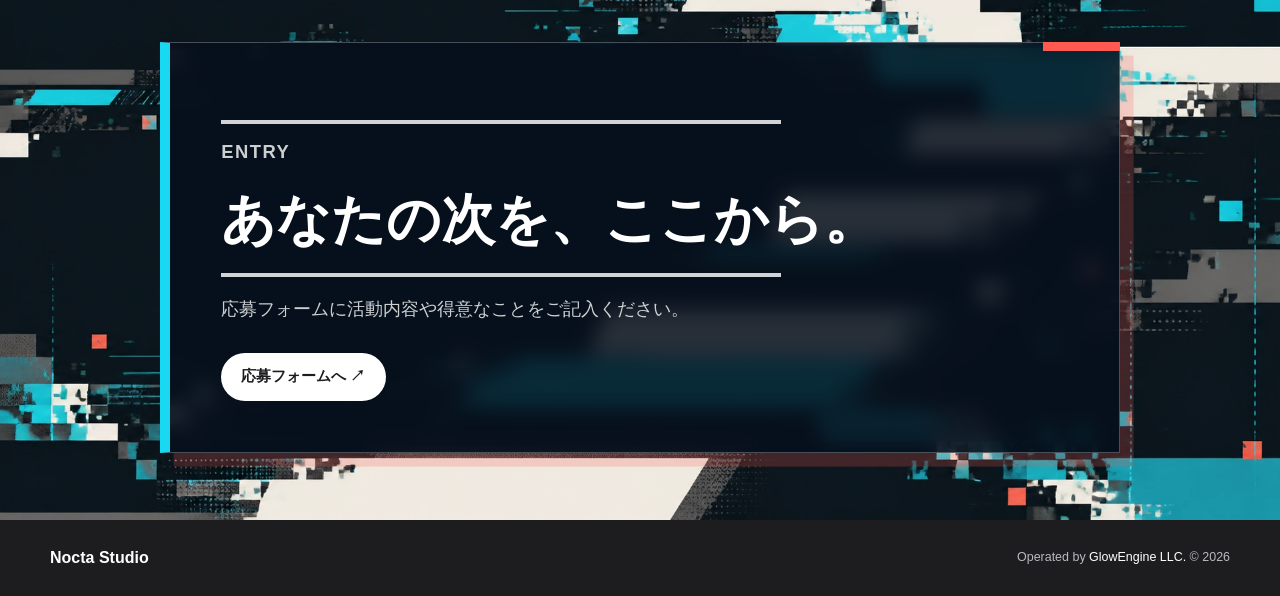
==== commit 0361a2da: "Add files via upload" ====
--- a/audition.html
+++ b/audition.html
@@ -1,557 +1,149 @@
-<!DOCTYPE html>
+<!doctype html>
 <html lang="ja">
 <head>
-  <meta charset="UTF-8">
-  <meta name="viewport" content="width=device-width, initial-scale=1.0">
-  <title>Nocta Studio Audition</title>
-
-  <!-- ========================================
-    FONT
-    ヘッダーの事務所名フォント：Russo One
-  ========================================= -->
-  <link rel="preconnect" href="https://fonts.googleapis.com">
-  <link rel="preconnect" href="https://fonts.gstatic.com" crossorigin>
-  <link href="https://fonts.googleapis.com/css2?family=Russo+One&display=swap" rel="stylesheet">
-
-  <style>
-    /* ========================================
-      BASIC COLORS
-    ========================================= */
-    :root {
-      --bg: #f6f8fb;
-      --line: rgba(10, 24, 38, 0.12);
-      --text: #111827;
-      --muted: #617083;
-      --cyan: #20d7f5;
-      --green: #24e2ae;
-      --pink: #ff4fd8;
-      --max: 1040px;
-    }
-
-    * { box-sizing: border-box; }
-    html { scroll-behavior: smooth; }
-
-    body {
-      margin: 0;
-      font-family: "Helvetica Neue", Arial, "Hiragino Sans", "Yu Gothic", sans-serif;
-      color: var(--text);
-      background:
-        linear-gradient(rgba(8, 24, 38, 0.035) 1px, transparent 1px),
-        linear-gradient(90deg, rgba(8, 24, 38, 0.035) 1px, transparent 1px),
-        radial-gradient(circle at 12% 8%, rgba(32, 215, 245, 0.2), transparent 28%),
-        radial-gradient(circle at 88% 12%, rgba(255, 79, 216, 0.14), transparent 26%),
-        #f6f8fb;
-      background-size: 48px 48px, 48px 48px, auto, auto, auto;
-      line-height: 1.8;
-      overflow-x: hidden;
-    }
-
-    a {
-      color: inherit;
-      text-decoration: none;
-    }
-
-    .container {
-      width: min(var(--max), calc(100% - 40px));
-      margin: 0 auto;
-    }
-
-    /* ========================================
-      HEADER
-    ========================================= */
-    header {
-      padding: 18px 0;
-      position: sticky;
-      top: 0;
-      z-index: 10;
-      backdrop-filter: blur(16px);
-    }
-
-    .header-inner {
-      display: flex;
-      justify-content: space-between;
-      align-items: center;
-      min-height: 64px;
-      padding: 0 22px;
-      background: rgba(255, 255, 255, 0.86);
-      border: 1px solid var(--line);
-      box-shadow: 0 18px 60px rgba(18, 32, 48, 0.12);
-    }
-
-    .brand {
-      display: flex;
-      align-items: center;
-      gap: 12px;
-    }
-
-    .brand-mark {
-      display: block;
-      width: 36px;
-      height: 36px;
-      object-fit: contain;
-      flex: 0 0 auto;
-    }
-
-    .brand-name {
-      font-family: "Russo One", "Helvetica Neue", Arial, sans-serif;
-      font-size: clamp(1.35rem, 2vw, 1.75rem);
-      font-weight: 400;
-      line-height: 1;
-      letter-spacing: 0.01em;
-      white-space: nowrap;
-    }
-
-    .nav {
-      display: flex;
-      gap: 24px;
-      align-items: center;
-      color: #667386;
-      font-size: 0.72rem;
-      font-weight: 900;
-      letter-spacing: 0.16em;
-      text-transform: uppercase;
-    }
-
-    /* ========================================
-      BUTTON
-    ========================================= */
-    .btn {
-      display: inline-flex;
-      align-items: center;
-      justify-content: center;
-      min-height: 46px;
-      padding: 0 22px;
-      border: 1px solid var(--line);
-      background: rgba(255,255,255,0.78);
-      color: var(--text);
-      font-size: 0.76rem;
-      font-weight: 950;
-      letter-spacing: 0.16em;
-      text-transform: uppercase;
-      transition: transform 0.2s ease, border-color 0.2s ease, background 0.2s ease;
-    }
-
-    .btn:hover {
-      transform: translateY(-2px);
-      border-color: rgba(32, 215, 245, 0.8);
-      background: rgba(32, 215, 245, 0.1);
-    }
-
-    .btn-primary {
-      border: 0;
-      color: #031014;
-      background: linear-gradient(135deg, var(--green), var(--cyan) 55%, var(--pink));
-      box-shadow: 0 18px 44px rgba(32, 215, 245, 0.22);
-    }
-
-    /* ========================================
-      COMMON PARTS
-      青文字ラベルは全セクション同じ左位置
-    ========================================= */
-    .eyebrow {
-      display: inline-flex;
-      gap: 10px;
-      align-items: center;
-      color: var(--cyan);
-      font-size: 0.72rem;
-      font-weight: 950;
-      letter-spacing: 0.22em;
-      text-transform: uppercase;
-    }
-
-    .eyebrow::before {
-      content: "";
-      width: 8px;
-      height: 8px;
-      border-radius: 50%;
-      background: var(--green);
-      box-shadow: 0 0 18px rgba(36, 226, 174, 0.6);
-    }
-
-    section {
-      padding: 72px 0;
-      border-top: 1px solid rgba(10, 24, 38, 0.08);
-    }
-
-    .section-title {
-      margin: 8px 0 28px;
-      font-size: clamp(2rem, 5vw, 4.6rem);
-      line-height: 0.95;
-      font-weight: 950;
-      font-style: italic;
-      text-transform: uppercase;
-    }
-
-    .grid {
-      display: grid;
-      grid-template-columns: repeat(2, minmax(0, 1fr));
-      gap: 18px;
-    }
-
-    .card {
-      padding: 28px;
-      border: 1px solid var(--line);
-      background: rgba(255, 255, 255, 0.86);
-      box-shadow: 0 18px 52px rgba(18, 32, 48, 0.08);
-    }
-
-    .card b {
-      color: var(--cyan);
-      font-size: 0.74rem;
-      letter-spacing: 0.18em;
-      text-transform: uppercase;
-    }
-
-    .card h3 {
-      margin: 12px 0;
-      font-size: 1.2rem;
-      line-height: 1.6;
-    }
-
-    .card p {
-      margin: 0;
-      color: var(--muted);
-      font-weight: 650;
-    }
-
-    /* ========================================
-      HERO
-      AUDITIONラベルは枠外
-      枠は他セクションと同じ幅
-    ========================================= */
-    .hero {
-      padding: 96px 0 72px;
-      border-top: 0;
-    }
-
-    .hero-label {
-      margin-bottom: 18px;
-    }
-
-    .hero-box {
-      width: 100%;
-      padding: clamp(34px, 5vw, 56px);
-      border: 1px solid rgba(32, 215, 245, 0.32);
-      border-top: 5px solid var(--cyan);
-      background:
-        linear-gradient(135deg, rgba(32,215,245,0.16), transparent 38%),
-        linear-gradient(315deg, rgba(255,79,216,0.12), transparent 44%),
-        rgba(255,255,255,0.9);
-      box-shadow: 0 24px 80px rgba(18, 32, 48, 0.12);
-      text-align: left;
-    }
-
-    .hero-title {
-      max-width: 920px;
-      margin: 0 0 20px;
-      font-size: clamp(1.85rem, 3.15vw, 2.9rem);
-      line-height: 1.35;
-      font-weight: 950;
-      letter-spacing: 0.02em;
-    }
-
-    .hero-title-line {
-      display: block;
-      white-space: nowrap;
-    }
-
-    .lead {
-      max-width: 860px;
-      margin: 0 0 30px;
-      color: #445266;
-      font-size: 1.04rem;
-      font-weight: 700;
-      letter-spacing: 0.04em;
-    }
-
-    /* ========================================
-      FLOW
-    ========================================= */
-    .flow {
-      display: grid;
-      gap: 12px;
-    }
-
-    .flow-row {
-      display: grid;
-      grid-template-columns: 56px 1fr;
-      gap: 16px;
-      align-items: center;
-      padding: 18px;
-      border: 1px solid var(--line);
-      background: rgba(255, 255, 255, 0.86);
-      box-shadow: 0 14px 42px rgba(18, 32, 48, 0.06);
-    }
-
-    .flow-row b {
-      display: grid;
-      place-items: center;
-      width: 44px;
-      height: 44px;
-      background: var(--cyan);
-      color: #061015;
-      font-size: 0.78rem;
-      font-weight: 950;
-    }
-
-    .flow-row strong {
-      color: var(--text);
-    }
-
-    .flow-row span {
-      color: var(--muted);
-      font-weight: 650;
-    }
-
-    /* ========================================
-      FOOTER
-      index と同じ中央寄せバランス
-    ========================================= */
-    footer {
-      padding: 46px 0;
-      border-top: 1px solid var(--line);
-      color: var(--muted);
-      text-align: center;
-    }
-
-    footer .container {
-      font-size: 0.78rem;
-      font-weight: 800;
-      letter-spacing: 0.12em;
-      text-transform: uppercase;
-    }
-
-    footer a {
-      color: var(--text);
-      border-bottom: 1px solid rgba(32, 215, 245, 0.65);
-    }
-
-    footer a:hover {
-      color: var(--cyan);
-    }
-
-    /* ========================================
-      RESPONSIVE
-    ========================================= */
-    @media (max-width: 760px) {
-      .container {
-        width: min(var(--max), calc(100% - 28px));
-      }
-
-      .nav a:not(.btn) {
-        display: none;
-      }
-
-      .grid {
-        grid-template-columns: 1fr;
-      }
-
-      .hero-title-line {
-        white-space: normal;
-      }
-    }
-
-    @media (max-width: 520px) {
-      header {
-        padding: 10px 0;
-      }
-
-      .header-inner {
-        min-height: 58px;
-        padding: 0 12px;
-      }
-
-      .brand-mark {
-        width: 34px;
-        height: 34px;
-      }
-
-      .brand-name {
-        font-size: 1.18rem;
-      }
-
-      .btn {
-        min-height: 40px;
-        padding: 0 14px;
-        font-size: 0.68rem;
-      }
-
-      .hero {
-        padding: 68px 0 56px;
-      }
-
-      section {
-        padding: 62px 0;
-      }
-    }
-  </style>
+  <meta charset="utf-8">
+  <meta name="viewport" content="width=device-width, initial-scale=1">
+  <meta name="description" content="Nocta Studioのストリーマー・VTuberオーディション情報。">
+  <title>Audition | Nocta Studio</title>
+  <link rel="stylesheet" href="styles.css">
+  <script src="site.js" defer></script>
 </head>
-
-<body>
-  <!-- ========================================
-    HEADER
-  ========================================= -->
-  <header>
-    <div class="container header-inner">
-      <a class="brand" href="index.html">
-        <img src="./icon_nocta_cropped.png" alt="" class="brand-mark">
+<body class="audition-page">
+  <a class="skip-link" href="#main">本文へ移動</a>
+  <header class="site-header" data-header>
+    <div class="container header-shell">
+      <a class="brand" href="index.html" aria-label="Nocta Studio ホーム">
+        <span class="brand-mark" aria-hidden="true"><img src="nocta-mark.png" alt=""></span>
         <span class="brand-name">Nocta Studio</span>
       </a>
-
-      <nav class="nav">
+      <button class="icon-button" type="button" aria-label="メニューを開く" aria-expanded="false" data-menu-button>
+        <span class="menu-icon" aria-hidden="true"></span>
+      </button>
+      <nav class="site-nav" aria-label="メインナビゲーション" data-menu>
         <a href="index.html">Home</a>
-        <a class="btn btn-primary" href="https://docs.google.com/forms/d/e/1FAIpQLSfN9PYLymGhIp9BRVoPd4rtpXFU39ATbPbW57Z9eUju24phLQ/viewform" target="_blank" rel="noopener">Entry</a>
+        <a href="index.html#talents">Talents</a>
+        <a href="audition.html" aria-current="page">Audition</a>
+        <a href="business-inquiry.html">Contact</a>
+        <a class="nav-entry" href="https://docs.google.com/forms/d/e/1FAIpQLSfN9PYLymGhIp9BRVoPd4rtpXFU39ATbPbW57Z9eUju24phLQ/viewform" target="_blank" rel="noopener">Entry ↗</a>
       </nav>
     </div>
   </header>
 
-  <main>
-    <!-- ========================================
-      HERO
-    ========================================= -->
-    <section class="hero">
+  <main id="main">
+    <section class="page-hero audition-hero" aria-labelledby="audition-title">
       <div class="container">
-        <div class="hero-label">
-          <div class="eyebrow">Audition</div>
-        </div>
+        <div class="audition-hero-grid">
+          <div class="audition-hero-copy">
+            <div class="audition-meta" aria-label="オーディション募集情報">
+              <span>RECRUIT</span>
+              <span>2026 ENTRY</span>
+            </div>
+            <p class="audition-kicker">Nocta Studio New Talent Audition</p>
+            <h1 class="audition-logo" id="audition-title" aria-label="Audition">
+              <span class="audition-logo-main" data-text="Audition">Audition</span>
+              <span class="audition-logo-sub">Next Player Wanted</span>
+            </h1>
+            <p class="page-lead">Nocta Studioでは、共に活動するストリーマー・VTuberを募集しています。あなたの個性と、続けたいという意志を聞かせてください。</p>
+            <div class="page-actions">
+              <a class="button audition-entry-button" href="https://docs.google.com/forms/d/e/1FAIpQLSfN9PYLymGhIp9BRVoPd4rtpXFU39ATbPbW57Z9eUju24phLQ/viewform" target="_blank" rel="noopener">応募フォームへ ↗</a>
+            </div>
+          </div>
 
-        <div class="hero-box">
-          <h1 class="hero-title">
-            <span class="hero-title-line">Nocta Studioでは、共に活動する</span>
-            <span class="hero-title-line">ストリーマー・VTuberを募集しています。</span>
-          </h1>
-
-          <p class="lead">
-            配信活動の運営、企画相談、外部展開まで、活動状況に合わせて包括的にサポートします。<br>
-            応募内容を確認後、必要に応じてご連絡します。
-          </p>
-
-          <a class="btn btn-primary" href="https://docs.google.com/forms/d/e/1FAIpQLSfN9PYLymGhIp9BRVoPd4rtpXFU39ATbPbW57Z9eUju24phLQ/viewform" target="_blank" rel="noopener">
-            応募フォームへ
-          </a>
+          <div class="audition-emblem" aria-hidden="true">
+            <span class="emblem-code">NOCTA / 01</span>
+            <span class="emblem-number">01</span>
+            <span class="emblem-word">ENTRY</span>
+            <span class="emblem-cross">×</span>
+          </div>
         </div>
       </div>
     </section>
 
-    <!-- ========================================
-      REQUIREMENT
-    ========================================= -->
-    <section>
+    <section class="band band-soft requirements-band" aria-labelledby="requirement-title">
       <div class="container">
-        <div class="eyebrow">Requirement</div>
-        <h2 class="section-title">Requirement</h2>
-
-        <div class="grid">
-          <article class="card">
-            <b>Target</b>
+        <div class="section-head reveal">
+          <div>
+            <p class="eyebrow">Requirement</p>
+            <h2 class="section-title" id="requirement-title">求めているのは、活動への熱量。</h2>
+          </div>
+        </div>
+        <div class="requirement-grid">
+          <article class="info-card reveal">
+            <div class="info-card-label">Target</div>
             <h3>ストリーマー・VTuberとして活動したい方</h3>
-            <p>
-              配信経験の有無は問いません。活動への熱量、継続する意思、得意なジャンルや個性を重視します。
-            </p>
+            <p>配信経験の有無は問いません。活動への熱量、継続する意思、得意なジャンルや個性を重視します。</p>
           </article>
-
-          <article class="card">
-            <b>Welcome</b>
+          <article class="info-card reveal">
+            <div class="info-card-label">Welcome</div>
             <h3>すでに配信経験やSNS活動がある方</h3>
-            <p>
-              現在のアカウントや活動実績がある場合は、応募時にURLや実績をお知らせください。
-            </p>
+            <p>現在のアカウントや活動実績がある場合は、応募時にURLや実績をお知らせください。</p>
           </article>
         </div>
       </div>
     </section>
 
-    <!-- ========================================
-      FLOW
-    ========================================= -->
-    <section>
+    <section class="band" aria-labelledby="flow-title">
       <div class="container">
-        <div class="eyebrow">Screening Process</div>
-        <h2 class="section-title">Flow</h2>
+        <div class="section-head reveal">
+          <div>
+            <p class="eyebrow">Screening Process</p>
+            <h2 class="section-title" id="flow-title">Flow</h2>
+          </div>
+        </div>
+        <ol class="flow-list reveal">
+          <li class="flow-step"><strong>フォーム応募</strong><span>活動内容、SNS、得意ジャンル、今後の活動方針などを確認します。</span></li>
+          <li class="flow-step"><strong>オンライン面談</strong><span>活動方針やサポート内容の相性をすり合わせます。</span></li>
+          <li class="flow-step"><strong>準備期間</strong><span>必要に応じて活動設計、素材、配信環境を整えます。</span></li>
+          <li class="flow-step"><strong>所属・活動開始</strong><span>初動設計から継続運用まで、活動状況に合わせて伴走します。</span></li>
+        </ol>
+      </div>
+    </section>
 
-        <div class="flow">
-          <div class="flow-row">
-            <b>01</b>
-            <div>
-              <strong>フォーム応募</strong><br>
-              <span>活動内容、SNS、得意ジャンル、今後の活動方針などを確認します。</span>
-            </div>
+    <section class="band band-soft" aria-labelledby="faq-title">
+      <div class="container">
+        <div class="section-head reveal">
+          <div>
+            <p class="eyebrow">FAQ</p>
+            <h2 class="section-title" id="faq-title">よくある質問</h2>
           </div>
-
-          <div class="flow-row">
-            <b>02</b>
-            <div>
-              <strong>オンライン面談</strong><br>
-              <span>活動方針やサポート内容の相性をすり合わせます。</span>
-            </div>
-          </div>
-
-          <div class="flow-row">
-            <b>03</b>
-            <div>
-              <strong>準備期間</strong><br>
-              <span>必要に応じて活動設計、素材、配信環境を整えます。</span>
-            </div>
-          </div>
-
-          <div class="flow-row">
-            <b>04</b>
-            <div>
-              <strong>所属・活動開始</strong><br>
-              <span>初動設計から継続運用まで、活動状況に合わせて伴走します。</span>
-            </div>
-          </div>
+        </div>
+        <div class="faq-list reveal">
+          <details class="faq-item">
+            <summary>未経験でも応募できますか？</summary>
+            <p class="faq-answer">応募可能です。経験よりも、継続して活動する意思や表現したい方向性を重視します。</p>
+          </details>
+          <details class="faq-item">
+            <summary>配信環境が整っていなくても大丈夫ですか？</summary>
+            <p class="faq-answer">現状を確認したうえで、必要な機材や環境づくりを一緒に整理します。</p>
+          </details>
+          <details class="faq-item">
+            <summary>今使っているアカウントを変えたくないのですが大丈夫ですか？</summary>
+            <p class="faq-answer">問題ありません。現在の活動状況やアカウント運用を確認したうえで、一度ご相談ください。</p>
+          </details>
+          <details class="faq-item">
+            <summary>再応募はできますか？</summary>
+            <p class="faq-answer">可能です。ただし、前回の応募から1か月以上期間を空けてから再度ご応募ください。活動状況の変化も含めて確認します。</p>
+          </details>
         </div>
       </div>
     </section>
 
-    <!-- ========================================
-      FAQ
-    ========================================= -->
-    <section>
-      <div class="container">
-        <div class="eyebrow">FAQ</div>
-        <h2 class="section-title">FAQ</h2>
-
-        <div class="grid">
-          <article class="card">
-            <h3>未経験でも応募できますか？</h3>
-            <p>
-              応募可能です。経験よりも、継続して活動する意思や表現したい方向性を重視します。
-            </p>
-          </article>
-
-          <article class="card">
-            <h3>配信環境が整っていなくても大丈夫ですか？</h3>
-            <p>
-              現状を確認したうえで、必要な機材や環境づくりを一緒に整理します。
-            </p>
-          </article>
-
-          <article class="card">
-            <h3>今使っているアカウントを変えたくないのですが大丈夫ですか？</h3>
-            <p>
-              問題ありません。現在の活動状況やアカウント運用を確認したうえで、一度ご相談ください。
-            </p>
-          </article>
-
-          <article class="card">
-            <h3>再応募はできますか？</h3>
-            <p>
-              可能です。ただし、前回の応募から1か月以上期間を空けてから再度ご応募ください。活動状況の変化も含めて確認します。
-            </p>
-          </article>
+    <section class="feature-band audition-entry-band">
+      <div class="container feature-inner">
+        <div class="feature-copy reveal">
+          <p class="eyebrow">Entry</p>
+          <h2>あなたの次を、ここから。</h2>
+          <p>応募フォームに活動内容や得意なことをご記入ください。</p>
+          <a class="button button-light" href="https://docs.google.com/forms/d/e/1FAIpQLSfN9PYLymGhIp9BRVoPd4rtpXFU39ATbPbW57Z9eUju24phLQ/viewform" target="_blank" rel="noopener">応募フォームへ ↗</a>
         </div>
       </div>
     </section>
   </main>
 
-  <!-- ========================================
-    FOOTER
-  ========================================= -->
-  <footer>
-    <div class="container">
-      Operated by <a href="https://glowengine-llc.com/" target="_blank" rel="noopener">GlowEngine LLC.</a> © 2026 All Rights Reserved.
+  <footer class="site-footer">
+    <div class="container footer-inner">
+      <div class="footer-brand">Nocta Studio</div>
+      <p class="footer-meta">Operated by <a href="https://glowengine-llc.com/" target="_blank" rel="noopener">GlowEngine LLC.</a> © 2026</p>
     </div>
   </footer>
 </body>
--- a/styles.css
+++ b/styles.css
@@ -0,0 +1,2676 @@
+:root {
+  color-scheme: light;
+  --ink: #141519;
+  --muted: #62656d;
+  --paper: #f5f5f7;
+  --white: #ffffff;
+  --line: rgba(20, 21, 25, 0.12);
+  --line-strong: rgba(20, 21, 25, 0.2);
+  --blue: #0071e3;
+  --cyan: #00a8cc;
+  --coral: #e5484d;
+  --dark: #1d1d1f;
+  --max: 1180px;
+  --ease: cubic-bezier(0.2, 0.8, 0.2, 1);
+}
+
+* {
+  box-sizing: border-box;
+}
+
+html {
+  scroll-behavior: smooth;
+  scroll-padding-top: 6.5rem;
+}
+
+body {
+  margin: 0;
+  color: var(--ink);
+  background: var(--white);
+  font-family: -apple-system, BlinkMacSystemFont, "SF Pro Display", "Hiragino Sans", "Yu Gothic UI", "Yu Gothic", sans-serif;
+  font-size: 1rem;
+  line-height: 1.7;
+  letter-spacing: 0;
+  -webkit-font-smoothing: antialiased;
+  overflow-x: hidden;
+}
+
+body.menu-open {
+  overflow: hidden;
+}
+
+img {
+  display: block;
+  max-width: 100%;
+}
+
+a {
+  color: inherit;
+  text-decoration: none;
+}
+
+button,
+input,
+select,
+textarea {
+  font: inherit;
+}
+
+button,
+a {
+  -webkit-tap-highlight-color: transparent;
+}
+
+:focus-visible {
+  outline: 3px solid rgba(0, 113, 227, 0.45);
+  outline-offset: 3px;
+}
+
+.container {
+  width: min(var(--max), calc(100% - 3rem));
+  margin-inline: auto;
+}
+
+.eyebrow {
+  margin: 0 0 0.7rem;
+  color: var(--blue);
+  font-size: 0.76rem;
+  font-weight: 700;
+  line-height: 1.3;
+  letter-spacing: 0.08em;
+  text-transform: uppercase;
+}
+
+.display,
+.section-title,
+.page-title {
+  margin: 0;
+  font-weight: 700;
+  font-optical-sizing: auto;
+  letter-spacing: -0.025em;
+}
+
+.section-title {
+  max-width: 18ch;
+  font-size: clamp(2.25rem, 5vw, 4.6rem);
+  line-height: 1.02;
+}
+
+.section-lead {
+  max-width: 42rem;
+  margin: 1.25rem 0 0;
+  color: var(--muted);
+  font-size: clamp(1rem, 1.7vw, 1.18rem);
+}
+
+.section-head {
+  display: flex;
+  align-items: end;
+  justify-content: space-between;
+  gap: 2rem;
+  margin-bottom: clamp(2.4rem, 5vw, 4.5rem);
+}
+
+.section-note {
+  max-width: 24rem;
+  margin: 0;
+  color: var(--muted);
+  font-size: 0.92rem;
+}
+
+.band {
+  padding: clamp(5.5rem, 10vw, 9rem) 0;
+}
+
+.band-soft {
+  background: var(--paper);
+}
+
+.skip-link {
+  position: fixed;
+  left: 1rem;
+  top: -6rem;
+  z-index: 100;
+  padding: 0.7rem 1rem;
+  border-radius: 6px;
+  background: var(--dark);
+  color: white;
+}
+
+.skip-link:focus {
+  top: 1rem;
+}
+
+/* Header */
+.site-header {
+  position: fixed;
+  top: 0;
+  left: 0;
+  z-index: 50;
+  width: 100%;
+  padding: 0.85rem 0;
+  pointer-events: none;
+}
+
+.header-shell {
+  min-height: 3.9rem;
+  display: flex;
+  align-items: center;
+  justify-content: space-between;
+  gap: 1.4rem;
+  padding: 0.45rem 0.55rem 0.45rem 1rem;
+  border: 1px solid rgba(255, 255, 255, 0.16);
+  border-radius: 1.25rem;
+  background: rgba(12, 18, 29, 0.94);
+  backdrop-filter: blur(22px) saturate(160%);
+  -webkit-backdrop-filter: blur(22px) saturate(160%);
+  box-shadow: 0 12px 34px rgba(18, 22, 33, 0.08);
+  pointer-events: auto;
+  transition: background 220ms var(--ease), box-shadow 220ms var(--ease);
+}
+
+.site-header.is-scrolled .header-shell {
+  background: rgba(9, 15, 25, 0.97);
+  box-shadow: 0 14px 38px rgba(18, 22, 33, 0.12);
+}
+
+.brand {
+  display: inline-flex;
+  align-items: center;
+  gap: 0.7rem;
+  min-width: 0;
+  font-weight: 700;
+  letter-spacing: -0.01em;
+}
+
+.brand-mark {
+  width: 2.1rem;
+  height: 2.1rem;
+  display: grid;
+  flex: 0 0 auto;
+  place-items: center;
+}
+
+.brand-mark img {
+  width: 100%;
+  height: 100%;
+  object-fit: contain;
+  filter: drop-shadow(0 1px 1px rgba(17, 24, 39, 0.22));
+}
+
+.brand-name {
+  color: #ffffff;
+  white-space: nowrap;
+}
+
+.site-nav {
+  display: flex;
+  align-items: center;
+  gap: 0.15rem;
+}
+
+.site-nav a {
+  min-height: 2.75rem;
+  display: inline-flex;
+  align-items: center;
+  padding: 0 0.8rem;
+  border-radius: 0.7rem;
+  color: rgba(255, 255, 255, 0.76);
+  font-size: 0.82rem;
+  font-weight: 600;
+  transition: color 140ms ease, background 140ms ease, transform 100ms ease;
+}
+
+.site-nav a:hover,
+.site-nav a[aria-current="page"] {
+  color: #ffffff;
+  background: rgba(255, 255, 255, 0.1);
+}
+
+.site-nav a:active,
+.button:active,
+.icon-button:active {
+  transform: scale(0.97);
+}
+
+.site-nav .nav-entry {
+  margin-left: 0.35rem;
+  padding-inline: 1rem;
+  background: #f7f8fa;
+  color: #111827;
+}
+
+.site-nav .nav-entry:hover {
+  background: #ffffff;
+  color: #111827;
+}
+
+.icon-button {
+  width: 2.75rem;
+  height: 2.75rem;
+  display: none;
+  place-items: center;
+  border: 0;
+  border-radius: 50%;
+  background: rgba(20, 21, 25, 0.07);
+  color: var(--ink);
+  cursor: pointer;
+  transition: transform 100ms ease, background 140ms ease;
+}
+
+.menu-icon,
+.menu-icon::before,
+.menu-icon::after {
+  width: 1.1rem;
+  height: 1.5px;
+  display: block;
+  position: relative;
+  background: currentColor;
+  transition: transform 180ms var(--ease), top 180ms var(--ease);
+}
+
+.menu-icon::before,
+.menu-icon::after {
+  content: "";
+  position: absolute;
+  left: 0;
+}
+
+.menu-icon::before { top: -0.35rem; }
+.menu-icon::after { top: 0.35rem; }
+.menu-open .menu-icon { background: transparent; }
+.menu-open .menu-icon::before { top: 0; transform: rotate(45deg); }
+.menu-open .menu-icon::after { top: 0; transform: rotate(-45deg); }
+
+/* Buttons */
+.button {
+  min-height: 3rem;
+  display: inline-flex;
+  align-items: center;
+  justify-content: center;
+  gap: 0.55rem;
+  padding: 0 1.2rem;
+  border: 1px solid transparent;
+  border-radius: 1.5rem;
+  background: var(--blue);
+  color: white;
+  font-size: 0.92rem;
+  font-weight: 650;
+  cursor: pointer;
+  transition: transform 100ms ease, background 160ms ease, color 160ms ease, border-color 160ms ease;
+}
+
+.button:hover {
+  background: #0077ed;
+}
+
+.button-secondary {
+  border-color: var(--line-strong);
+  background: rgba(255, 255, 255, 0.72);
+  color: var(--ink);
+  backdrop-filter: blur(12px);
+}
+
+.button-secondary:hover {
+  border-color: rgba(20, 21, 25, 0.35);
+  background: white;
+}
+
+.button-light {
+  background: white;
+  color: var(--dark);
+}
+
+.button-light:hover {
+  background: #ececf0;
+}
+
+.button-arrow {
+  font-size: 1.05em;
+  line-height: 1;
+}
+
+/* Home hero */
+.home-hero {
+  min-height: 92svh;
+  display: grid;
+  align-items: end;
+  position: relative;
+  isolation: isolate;
+  overflow: hidden;
+  background-color: #f3f8fb;
+  background-image:
+    linear-gradient(rgba(10, 24, 38, 0.045) 1px, transparent 1px),
+    linear-gradient(90deg, rgba(10, 24, 38, 0.045) 1px, transparent 1px),
+    linear-gradient(90deg, rgba(32, 215, 245, 0.2) 0%, rgba(255, 255, 255, 0.3) 48%, rgba(255, 79, 216, 0.13) 100%);
+  background-size: 48px 48px, 48px 48px, auto;
+}
+
+.home-hero::after {
+  content: "";
+  width: max(125%, 95rem);
+  aspect-ratio: 1792 / 120;
+  position: absolute;
+  left: 0;
+  bottom: 0.5rem;
+  z-index: 0;
+  background: url("nocta-wordmark.png") left center / contain no-repeat;
+  filter: brightness(0);
+  opacity: 0.055;
+  pointer-events: none;
+}
+
+.home-hero .container {
+  position: relative;
+  z-index: 1;
+}
+
+.hero-content {
+  width: 100%;
+  padding: 9rem 0 clamp(4rem, 7vw, 6rem);
+}
+
+.home-hero-meta {
+  width: 100%;
+  max-width: none;
+  display: grid;
+  grid-template-columns: auto 1fr auto;
+  align-items: center;
+  gap: 1rem;
+  margin-bottom: 1.2rem;
+  padding: 0.45rem 0;
+  border-top: 2px solid #111827;
+  border-bottom: 1px solid rgba(17, 24, 39, 0.45);
+  color: #111827;
+  font-size: 0.65rem;
+  font-weight: 850;
+  letter-spacing: 0.13em;
+}
+
+.home-hero-meta span:nth-child(2) {
+  justify-self: center;
+  color: #7aa900;
+}
+
+.home-hero-brand {
+  display: inline-flex;
+  align-items: center;
+  gap: 0.55rem;
+}
+
+.home-hero-brand img {
+  width: 1.75rem;
+  height: 1.75rem;
+  object-fit: contain;
+}
+
+.hero-kicker {
+  display: flex;
+  align-items: center;
+  gap: 0.65rem;
+  margin: 0 0 1.6rem;
+  color: #00bde8;
+  font-size: 0.76rem;
+  font-weight: 800;
+  letter-spacing: 0.18em;
+  text-transform: uppercase;
+}
+
+.hero-brand-display {
+  width: 100%;
+  display: grid;
+  grid-template-columns: auto auto 1fr;
+  align-items: end;
+  gap: 0 0.28em;
+  margin: 1.15rem 0 1.45rem;
+  padding: 0.55rem 1rem 0.65rem;
+  border-left: 0.65rem solid #20d7f5;
+  border-right: 0.65rem solid #ffbe12;
+  background: transparent;
+}
+
+.hero-brand-display span,
+.hero-brand-display strong {
+  color: #111827;
+  font-size: clamp(2.7rem, 6.2vw, 6.2rem);
+  font-style: italic;
+  font-weight: 920;
+  line-height: 0.8;
+  letter-spacing: 0;
+  text-transform: uppercase;
+}
+
+.hero-brand-display strong {
+  color: #111827;
+}
+
+.hero-brand-display small {
+  justify-self: end;
+  padding-bottom: 0.25rem;
+  color: #ffbe12;
+  font-size: 0.64rem;
+  font-weight: 850;
+  letter-spacing: 0.15em;
+  text-transform: uppercase;
+}
+
+.hero-kicker::before {
+  content: "";
+  width: 0.5rem;
+  height: 0.5rem;
+  flex: 0 0 auto;
+  border-radius: 50%;
+  background: #24e2ae;
+}
+
+.hero-title {
+  width: 100%;
+  position: relative;
+  margin: 0;
+  padding-left: 0.2em;
+  padding-bottom: 0.12em;
+  font-size: clamp(5.2rem, 11.5vw, 11.2rem);
+  font-weight: 900;
+  line-height: 0.84;
+  letter-spacing: 0;
+  text-transform: uppercase;
+}
+
+.hero-title::before {
+  content: "";
+  width: 0.065em;
+  position: absolute;
+  left: 0;
+  top: 0.02em;
+  bottom: 0.1em;
+  background: #111827;
+  box-shadow: 0.095em 0 0 #20d7f5;
+}
+
+.hero-title::after {
+  content: "";
+  height: 0.065em;
+  position: absolute;
+  left: 0.2em;
+  right: 0;
+  bottom: 0;
+  background: linear-gradient(90deg, #111827 0 72%, #ff3d5a 72% 86%, #ffbe12 86% 100%);
+}
+
+.hero-title span {
+  display: block;
+  position: relative;
+}
+
+.hero-solid {
+  width: max-content;
+  max-width: 100%;
+  color: #111827;
+  font-style: italic;
+}
+
+.hero-solid::before {
+  content: "";
+  width: 0.09em;
+  position: absolute;
+  right: -0.14em;
+  top: 0.08em;
+  bottom: 0.08em;
+  transform: skewX(-9deg);
+  background: #20d7f5;
+  box-shadow: 0.11em 0.08em 0 #ffbe12;
+}
+
+.hero-solid::after {
+  content: none;
+}
+
+.hero-outline {
+  width: max-content;
+  max-width: 96%;
+  margin-top: 0.16em;
+  color: #111827;
+  font-size: 0.68em;
+  font-style: normal;
+  font-weight: 820;
+  line-height: 1;
+  letter-spacing: 0.08em;
+}
+
+.hero-outline::after {
+  content: none;
+}
+
+.hero-tagline {
+  max-width: 58rem;
+  margin: 2.3rem 0 0;
+  color: #334155;
+  font-size: clamp(1.02rem, 1.8vw, 1.28rem);
+  font-weight: 700;
+}
+
+.home-hero-tags {
+  display: flex;
+  flex-wrap: wrap;
+  gap: 0.45rem;
+  margin-top: 1.5rem;
+}
+
+.home-hero-tags span {
+  padding: 0.25rem 0.6rem;
+  transform: skewX(-10deg);
+  background: #111827;
+  color: white;
+  font-size: 0.66rem;
+  font-weight: 800;
+  letter-spacing: 0.12em;
+  text-transform: uppercase;
+}
+
+.home-hero-tags span:nth-child(2) {
+  background: #b7e51d;
+  color: #06131b;
+}
+
+.home-hero-tags span:nth-child(3) {
+  background: #ffbe12;
+  color: #111827;
+}
+
+.hero-actions {
+  display: flex;
+  flex-wrap: wrap;
+  gap: 0.75rem;
+  margin-top: 2rem;
+}
+
+.scroll-cue {
+  position: absolute;
+  right: 1.5rem;
+  bottom: 1.4rem;
+  display: inline-flex;
+  align-items: center;
+  gap: 0.55rem;
+  color: #4b4e54;
+  font-size: 0.76rem;
+  font-weight: 650;
+}
+
+.home-page .band:not(.feature-band) {
+  background-image:
+    linear-gradient(rgba(10, 24, 38, 0.025) 1px, transparent 1px),
+    linear-gradient(90deg, rgba(10, 24, 38, 0.025) 1px, transparent 1px);
+  background-size: 48px 48px;
+}
+
+.home-page .band-soft {
+  background-color: #f3f6f9;
+}
+
+.home-page .eyebrow,
+.home-page .talent-role,
+.home-page .text-link,
+.home-page .news-tag {
+  color: #00a9d2;
+}
+
+.home-page #talents,
+.home-page #business,
+.home-page #news,
+.home-page #contact {
+  position: relative;
+  overflow: hidden;
+}
+
+.home-page .section-head {
+  position: relative;
+  z-index: 1;
+  padding: 0 0 1.35rem 1.1rem;
+  border-bottom: 2px solid #111827;
+}
+
+.home-page .section-head::before {
+  position: absolute;
+  right: 0;
+  top: 0.25rem;
+  padding: 0.28rem 0.55rem;
+  transform: skewX(-10deg);
+  background: #111827;
+  color: #20d7f5;
+  font-size: 0.62rem;
+  font-weight: 850;
+  line-height: 1;
+  letter-spacing: 0.13em;
+}
+
+.home-page #talents .section-head::before { content: "TALENT"; }
+.home-page #business .section-head::before { content: "NS-02 / SUPPORT"; }
+.home-page #news .section-head::before { content: "NS-03 / ACTIVITY LOG"; }
+
+.home-page .section-head > div::before {
+  content: "";
+  width: 0.42rem;
+  position: absolute;
+  left: 0;
+  top: 0;
+  bottom: 1.35rem;
+  transform: skewY(-18deg);
+  background: #ff3d5a;
+  box-shadow: 0.45rem 0 0 #20d7f5;
+}
+
+.home-page .section-head::after {
+  content: "";
+  width: min(13rem, 28vw);
+  height: 0.35rem;
+  position: absolute;
+  left: 0;
+  bottom: -0.2rem;
+  transform: skewX(-24deg);
+  background: linear-gradient(90deg, #20d7f5 0 48%, #ff3d5a 48% 75%, #ffbe12 75% 100%);
+}
+
+.home-page .section-title {
+  font-style: italic;
+  text-shadow: 0.06em 0.05em 0 rgba(32, 215, 245, 0.2);
+}
+
+/* Talent */
+.talent-grid {
+  display: grid;
+  grid-template-columns: repeat(2, minmax(0, 1fr));
+  gap: 1.25rem;
+}
+
+.talent-card {
+  min-height: 34rem;
+  display: grid;
+  grid-template-rows: minmax(18rem, 1fr) auto;
+  overflow: hidden;
+  border: 1px solid var(--line);
+  border-radius: 8px;
+  background: white;
+  transition: transform 260ms var(--ease), box-shadow 260ms var(--ease);
+}
+
+.talent-card:hover {
+  transform: translateY(-0.3rem);
+  box-shadow: 0 24px 55px rgba(16, 20, 30, 0.1);
+}
+
+.home-page .talent-card {
+  border-radius: 2px;
+  border-top: 4px solid #20d7f5;
+  box-shadow: 0.55rem 0.55rem 0 rgba(17, 24, 39, 0.08);
+}
+
+.home-page .talent-card:nth-child(2) {
+  border-top-color: #ff3d5a;
+}
+
+.talent-visual {
+  --panel-accent: #20d7f5;
+  min-height: 18rem;
+  display: flex;
+  align-items: end;
+  justify-content: space-between;
+  position: relative;
+  isolation: isolate;
+  overflow: hidden;
+  padding: 1.3rem;
+  background-color: #09111f;
+  background-image:
+    linear-gradient(116deg, rgba(32, 215, 245, 0.18) 0 18%, transparent 18% 61%, rgba(255, 61, 90, 0.14) 61% 68%, transparent 68%),
+    repeating-linear-gradient(90deg, rgba(255, 255, 255, 0.055) 0 1px, transparent 1px 44px),
+    repeating-linear-gradient(0deg, rgba(255, 255, 255, 0.055) 0 1px, transparent 1px 44px);
+}
+
+.home-page .talent-visual {
+  clip-path: polygon(0 0, 100% 0, 100% 91%, 87% 100%, 0 100%);
+}
+
+.home-page .talent-visual::before {
+  content: "";
+  position: absolute;
+  inset: -35% 48% -35% -12%;
+  z-index: -1;
+  transform: skewX(-13deg);
+  border-right: 0.55rem solid var(--panel-accent);
+  background: rgba(255, 255, 255, 0.055);
+  box-shadow: 1.1rem 0 0 rgba(255, 61, 90, 0.72);
+}
+
+.home-page .talent-visual::after {
+  content: "STREAMER / NOCTA / LIVE";
+  position: absolute;
+  left: -1rem;
+  right: -1rem;
+  bottom: 1.2rem;
+  padding: 0.28rem 1.5rem;
+  transform: rotate(-3deg);
+  background: rgba(17, 24, 39, 0.86);
+  color: #ffbe12;
+  font-size: 0.62rem;
+  font-weight: 850;
+  letter-spacing: 0.16em;
+  text-align: right;
+}
+
+.talent-card:nth-child(2) .talent-visual {
+  --panel-accent: #ff3d5a;
+  background-image:
+    linear-gradient(64deg, rgba(255, 61, 90, 0.19) 0 21%, transparent 21% 60%, rgba(255, 190, 18, 0.15) 60% 68%, transparent 68%),
+    repeating-linear-gradient(90deg, rgba(255, 255, 255, 0.055) 0 1px, transparent 1px 44px),
+    repeating-linear-gradient(0deg, rgba(255, 255, 255, 0.055) 0 1px, transparent 1px 44px);
+}
+
+.talent-mark {
+  width: min(31%, 10.5rem);
+  position: absolute;
+  left: 55%;
+  top: 45%;
+  z-index: 1;
+  transform: translate(-50%, -50%) rotate(-2deg);
+  filter: drop-shadow(0.55rem 0.55rem 0 rgba(0, 0, 0, 0.34));
+}
+
+.talent-card:nth-child(2) .talent-mark {
+  left: 47%;
+  transform: translate(-50%, -50%) rotate(2deg);
+}
+
+.talent-wordmark {
+  width: 82%;
+  max-width: none;
+  position: absolute;
+  left: -2.5rem;
+  bottom: 3.8rem;
+  z-index: 0;
+  opacity: 0.14;
+}
+
+.talent-card:nth-child(2) .talent-wordmark {
+  left: 28%;
+  width: 88%;
+  opacity: 0.11;
+}
+
+.talent-index,
+.talent-status {
+  position: relative;
+  z-index: 3;
+  padding: 0.4rem 0.65rem;
+  border-radius: 999px;
+  background: rgba(255, 255, 255, 0.72);
+  backdrop-filter: blur(12px);
+  color: #3e4147;
+  font-size: 0.72rem;
+  font-weight: 700;
+}
+
+.talent-body {
+  padding: 1.55rem;
+}
+
+.talent-role {
+  color: var(--blue);
+  font-size: 0.72rem;
+  font-weight: 700;
+  text-transform: uppercase;
+  letter-spacing: 0.08em;
+}
+
+.talent-name {
+  margin: 0.45rem 0 0.65rem;
+  font-size: clamp(1.5rem, 3vw, 2.2rem);
+  line-height: 1.1;
+  letter-spacing: -0.02em;
+}
+
+.talent-copy {
+  margin: 0;
+  color: var(--muted);
+  font-size: 0.94rem;
+}
+
+.text-links {
+  display: flex;
+  flex-wrap: wrap;
+  gap: 1.1rem;
+  margin-top: 1.3rem;
+}
+
+.text-link {
+  color: var(--blue);
+  font-size: 0.88rem;
+  font-weight: 650;
+}
+
+.text-link:hover {
+  text-decoration: underline;
+  text-underline-offset: 0.25rem;
+}
+
+/* Business */
+.business-grid {
+  display: grid;
+  grid-template-columns: repeat(3, minmax(0, 1fr));
+  gap: 1rem;
+}
+
+.business-card {
+  min-height: 0;
+  display: flex;
+  flex-direction: column;
+  justify-content: space-between;
+  padding: 1.65rem;
+  border: 1px solid var(--line);
+  border-radius: 8px;
+  background: white;
+}
+
+.home-page .business-card {
+  --card-accent: #20d7f5;
+  --card-secondary: #111827;
+  position: relative;
+  overflow: hidden;
+  min-height: 0;
+  justify-content: flex-start;
+  border-radius: 2px;
+  border-top: 4px solid #111827;
+  background: white;
+  box-shadow: 0.4rem 0.4rem 0 rgba(17, 24, 39, 0.07);
+  transition: transform 160ms var(--ease), box-shadow 160ms var(--ease);
+}
+
+.home-page .business-card:hover {
+  transform: translate(-0.2rem, -0.2rem);
+  box-shadow: 0.65rem 0.65rem 0 rgba(17, 24, 39, 0.12);
+}
+
+.home-page .business-card::before {
+  content: "";
+  width: 4.6rem;
+  height: 0.28rem;
+  position: absolute;
+  right: 1.4rem;
+  top: 1.5rem;
+  background: linear-gradient(90deg, var(--card-accent) 0 68%, var(--card-secondary) 68% 100%);
+}
+
+.home-page .business-card::after {
+  content: "";
+  width: 3.1rem;
+  height: 1rem;
+  position: absolute;
+  right: 1.25rem;
+  bottom: 0.65rem;
+  border-right: 0.25rem solid var(--card-secondary);
+  background-image: radial-gradient(circle, var(--card-accent) 1.2px, transparent 1.4px);
+  background-size: 0.42rem 0.42rem;
+  opacity: 0.28;
+}
+
+.home-page .business-card:nth-child(2) {
+  --card-accent: #ff5a52;
+  --card-secondary: #20d7f5;
+  border-top-color: #20d7f5;
+}
+
+.home-page .business-card:nth-child(3) {
+  --card-accent: #ffbe12;
+  --card-secondary: #111827;
+  border-top-color: #ffbe12;
+}
+
+.business-number {
+  color: var(--coral);
+  font-size: 0.78rem;
+  font-weight: 750;
+}
+
+.business-card h3 {
+  margin: 1.75rem 0 0.7rem;
+  font-size: clamp(1.4rem, 2.2vw, 1.9rem);
+  line-height: 1.2;
+  letter-spacing: -0.015em;
+}
+
+.business-card p {
+  margin: 0;
+  color: var(--muted);
+  font-size: 0.94rem;
+}
+
+/* Feature bands */
+.feature-band {
+  position: relative;
+  overflow: hidden;
+  border-top: 3px solid #20d7f5;
+  background: var(--dark);
+  color: white;
+}
+
+.feature-band::before {
+  content: "";
+  width: min(34rem, 52vw);
+  aspect-ratio: 1;
+  position: absolute;
+  right: -2rem;
+  top: 50%;
+  transform: translateY(-50%);
+  clip-path: polygon(17% 0, 100% 0, 100% 82%, 82% 100%, 0 100%, 0 17%);
+  background-color: #0d1728;
+  background-image:
+    url("nocta-mark.png"),
+    linear-gradient(125deg, transparent 0 45%, rgba(32, 215, 245, 0.22) 45% 48%, transparent 48% 68%, rgba(255, 61, 90, 0.18) 68% 71%, transparent 71%),
+    repeating-linear-gradient(90deg, rgba(255, 255, 255, 0.05) 0 1px, transparent 1px 44px),
+    repeating-linear-gradient(0deg, rgba(255, 255, 255, 0.05) 0 1px, transparent 1px 44px);
+  background-repeat: no-repeat, no-repeat, repeat, repeat;
+  background-position: center, center, center, center;
+  background-size: 52%, cover, 44px 44px, 44px 44px;
+  box-shadow: -0.7rem 0 0 #20d7f5, -1.35rem 0 0 rgba(255, 61, 90, 0.92);
+}
+
+.feature-band::after {
+  content: "";
+  width: min(44rem, 58vw);
+  height: 5.5rem;
+  position: absolute;
+  right: -7rem;
+  bottom: 1.7rem;
+  background: url("nocta-wordmark.png") center / contain no-repeat;
+  opacity: 0.11;
+}
+
+.feature-inner {
+  min-height: 31rem;
+  display: flex;
+  align-items: center;
+  position: relative;
+  z-index: 1;
+}
+
+.feature-copy {
+  width: min(39rem, 66%);
+  position: relative;
+  z-index: 1;
+}
+
+.feature-copy .eyebrow {
+  color: #c8f34a;
+}
+
+.feature-copy h2 {
+  margin: 0;
+  font-size: clamp(2.6rem, 6vw, 5.4rem);
+  line-height: 1;
+  letter-spacing: -0.025em;
+}
+
+.feature-copy p {
+  margin: 1.3rem 0 1.8rem;
+  color: #c9c9ce;
+  font-size: clamp(1rem, 1.8vw, 1.15rem);
+}
+
+.home-page .feature-band {
+  border-top: 0.45rem solid #19cfe8;
+  border-bottom: 1px solid rgba(17, 24, 39, 0.18);
+  background: #f4f6f7 url("nocta-audition-editorial-clean.png") 58% center / cover no-repeat;
+  color: #111827;
+}
+
+.home-page .feature-band::before,
+.home-page .feature-band::after {
+  content: none;
+}
+
+.home-page .feature-inner {
+  min-height: 36rem;
+  display: flex;
+  align-items: center;
+}
+
+.home-page .feature-copy {
+  width: min(58rem, 84%);
+  margin-inline: auto;
+  padding: clamp(2rem, 4vw, 3.2rem);
+  position: relative;
+  z-index: 6;
+  text-align: center;
+  border: 1px solid rgba(17, 24, 39, 0.16);
+  border-top: 0.55rem solid #111827;
+  background: rgba(249, 250, 249, 0.88);
+  backdrop-filter: blur(10px);
+  -webkit-backdrop-filter: blur(10px);
+  box-shadow: 0.8rem 0.8rem 0 rgba(25, 207, 232, 0.14);
+}
+
+.home-page .feature-copy::after {
+  content: "";
+  width: 4.5rem;
+  height: 0.55rem;
+  position: absolute;
+  right: -1px;
+  top: -0.55rem;
+  background: #19cfe8;
+}
+
+.home-page .feature-copy .eyebrow {
+  color: #007e9c;
+}
+
+.home-page .feature-copy h2 {
+  width: 100%;
+  color: #111827;
+  font-size: clamp(4rem, 8vw, 7rem);
+  font-style: italic;
+  font-weight: 900;
+  line-height: 0.9;
+  letter-spacing: 0;
+  text-align: center;
+  text-transform: uppercase;
+  text-shadow: none;
+}
+
+.home-page .feature-copy h2::before,
+.home-page .feature-copy h2::after {
+  content: none;
+}
+
+.home-page .feature-copy p {
+  width: 100%;
+  margin: 1.8rem 0;
+  padding-top: 1rem;
+  border-top: 2px solid #8b95a2;
+  color: #2d3745;
+  font-weight: 600;
+  text-align: center;
+  white-space: nowrap;
+}
+
+.home-page .feature-band .button-light {
+  background: #111827;
+  color: white;
+}
+
+.home-page .feature-band .button-light:hover {
+  background: #263244;
+}
+
+.feature-graphic {
+  position: absolute;
+  inset: 0;
+  isolation: isolate;
+  overflow: hidden;
+  pointer-events: none;
+}
+
+.feature-graphic::before {
+  content: "";
+  position: absolute;
+  inset: -45% -14%;
+  z-index: 0;
+  transform: rotate(-16deg);
+  background:
+    linear-gradient(90deg, transparent 0 46%, rgba(32, 215, 245, 0.22) 46% 52%, transparent 52%),
+    linear-gradient(90deg, transparent 0 67%, rgba(255, 61, 90, 0.18) 67% 72%, transparent 72%),
+    linear-gradient(90deg, transparent 0 82%, rgba(255, 190, 18, 0.16) 82% 84%, transparent 84%);
+}
+
+.feature-graphic::after {
+  content: none;
+}
+
+.signal-meta {
+  position: absolute;
+  left: 0;
+  right: 0;
+  top: 1.25rem;
+  z-index: 5;
+  display: flex;
+  justify-content: space-between;
+  gap: 1rem;
+  color: rgba(255, 255, 255, 0.58);
+  font-size: 0.57rem;
+  font-weight: 800;
+  letter-spacing: 0.14em;
+}
+
+.signal-brand-mark {
+  width: 2.6rem;
+  position: absolute;
+  right: 0;
+  top: 3.2rem;
+  z-index: 5;
+  opacity: 0.9;
+}
+
+.signal-frame {
+  position: absolute;
+  left: 79%;
+  top: 50%;
+  z-index: 1;
+  aspect-ratio: 1;
+  transform: translate(-50%, -50%) rotate(45deg);
+}
+
+.signal-frame-outer {
+  width: min(28rem, 42%);
+  border: clamp(0.5rem, 0.8vw, 0.75rem) solid rgba(32, 215, 245, 0.34);
+}
+
+.signal-frame-inner {
+  width: min(17rem, 25%);
+  border: clamp(0.35rem, 0.55vw, 0.55rem) solid rgba(255, 61, 90, 0.52);
+}
+
+.signal-wave {
+  width: 43%;
+  height: clamp(4.6rem, 7vw, 6.4rem);
+  position: absolute;
+  left: 51%;
+  top: 40%;
+  z-index: 3;
+  clip-path: polygon(0 0, 78% 0, 100% 50%, 78% 100%, 0 100%, 12% 50%);
+  background: #20d7f5;
+  filter: drop-shadow(0.8rem 0.8rem 0 rgba(255, 61, 90, 0.58));
+}
+
+.signal-wave::before {
+  content: "";
+  position: absolute;
+  inset: 1rem 2.2rem;
+  clip-path: polygon(0 0, 76% 0, 100% 50%, 76% 100%, 0 100%, 12% 50%);
+  background: #0b1626;
+}
+
+.signal-rail {
+  height: clamp(0.65rem, 1vw, 0.9rem);
+  position: absolute;
+  z-index: 2;
+  transform-origin: left center;
+}
+
+.signal-rail-cyan {
+  width: 62%;
+  left: 42%;
+  top: 80%;
+  transform: rotate(-23deg);
+  background: rgba(32, 215, 245, 0.42);
+}
+
+.signal-rail-red {
+  width: 54%;
+  left: 76%;
+  top: 18%;
+  transform: rotate(67deg);
+  background: rgba(255, 61, 90, 0.35);
+}
+
+.signal-rail-yellow {
+  width: 24%;
+  right: -3%;
+  top: 24%;
+  transform: rotate(-5deg);
+  background: rgba(255, 190, 18, 0.78);
+}
+
+.signal-wordmark {
+  width: 78%;
+  max-width: none;
+  position: absolute;
+  left: 38%;
+  bottom: 1.6rem;
+  z-index: 4;
+  opacity: 0.07;
+}
+
+.signal-readout {
+  position: absolute;
+  right: 0;
+  bottom: 1rem;
+  z-index: 5;
+  display: flex;
+  gap: 0.35rem;
+}
+
+.signal-readout span {
+  padding: 0.22rem 0.42rem;
+  background: #f6f7fa;
+  color: #09111f;
+  font-size: 0.5rem;
+  font-weight: 900;
+  letter-spacing: 0.08em;
+}
+
+.signal-readout span:nth-child(2) {
+  background: #20d7f5;
+}
+
+.signal-readout span:nth-child(3) {
+  background: #ffbe12;
+}
+
+/* News */
+.news-list {
+  border-top: 1px solid var(--line-strong);
+}
+
+.home-page .news-list {
+  border-top: 3px solid #111827;
+}
+
+.home-page .news-item {
+  position: relative;
+  padding-left: 1.25rem;
+  padding-right: 0.6rem;
+}
+
+.home-page .news-item::before {
+  content: "";
+  width: 0.32rem;
+  position: absolute;
+  left: 0.35rem;
+  top: 18%;
+  bottom: 18%;
+  transform: scaleY(0);
+  transform-origin: bottom;
+  background: #20d7f5;
+  transition: transform 180ms var(--ease);
+}
+
+.home-page .news-item:hover::before {
+  transform: scaleY(1);
+}
+
+.news-item {
+  display: grid;
+  grid-template-columns: 9rem 7rem 1fr auto;
+  align-items: center;
+  gap: 1.2rem;
+  min-height: 6.4rem;
+  border-bottom: 1px solid var(--line);
+  transition: background 150ms ease;
+}
+
+.news-item:hover {
+  background: rgba(20, 21, 25, 0.025);
+}
+
+.news-date,
+.news-tag {
+  color: var(--muted);
+  font-size: 0.82rem;
+  font-weight: 650;
+}
+
+.news-tag {
+  color: var(--blue);
+}
+
+.news-title {
+  margin: 0;
+  font-size: 1rem;
+  font-weight: 650;
+  line-height: 1.5;
+}
+
+.news-arrow {
+  color: var(--muted);
+}
+
+/* Contact */
+.contact-band {
+  border-top: 1px solid var(--line);
+  background: white;
+}
+
+.home-page .contact-band {
+  border-top: 4px solid #111827;
+}
+
+.home-page .contact-inner {
+  position: relative;
+  z-index: 1;
+}
+
+.home-page .contact-inner::after {
+  content: "";
+  width: min(25rem, 35vw);
+  height: 0.65rem;
+  position: absolute;
+  right: 0;
+  bottom: -2rem;
+  transform: skewX(-28deg);
+  background: linear-gradient(90deg, #20d7f5 0 42%, #ff3d5a 42% 70%, #ffbe12 70% 100%);
+}
+
+.contact-inner {
+  display: grid;
+  grid-template-columns: minmax(0, 1fr) auto;
+  align-items: center;
+  gap: 2rem;
+}
+
+.contact-title {
+  margin: 0;
+  font-size: clamp(2.2rem, 5vw, 4.8rem);
+  line-height: 1;
+  letter-spacing: -0.025em;
+}
+
+.home-page .contact-title {
+  font-style: italic;
+  text-transform: uppercase;
+}
+
+.contact-copy {
+  max-width: 41rem;
+  margin: 1rem 0 0;
+  color: var(--muted);
+}
+
+/* Subpage hero */
+.page-hero {
+  min-height: 66svh;
+  display: flex;
+  align-items: end;
+  position: relative;
+  overflow: hidden;
+  background: var(--paper);
+}
+
+.page-hero::after {
+  content: "";
+  position: absolute;
+  right: -3rem;
+  bottom: -5rem;
+  width: min(39rem, 55vw);
+  aspect-ratio: 1;
+  clip-path: polygon(18% 0, 100% 0, 100% 82%, 82% 100%, 0 100%, 0 18%);
+  background-color: #09111f;
+  background-image:
+    url("nocta-mark.png"),
+    linear-gradient(125deg, transparent 0 47%, rgba(32, 215, 245, 0.2) 47% 50%, transparent 50% 70%, rgba(255, 61, 90, 0.16) 70% 73%, transparent 73%),
+    repeating-linear-gradient(90deg, rgba(255, 255, 255, 0.05) 0 1px, transparent 1px 42px),
+    repeating-linear-gradient(0deg, rgba(255, 255, 255, 0.05) 0 1px, transparent 1px 42px);
+  background-repeat: no-repeat, no-repeat, repeat, repeat;
+  background-position: center, center, center, center;
+  background-size: 50%, cover, 42px 42px, 42px 42px;
+  opacity: 0.94;
+}
+
+.page-hero-inner {
+  width: min(47rem, 68%);
+  position: relative;
+  z-index: 1;
+  padding: 9rem 0 clamp(4rem, 8vw, 7rem);
+}
+
+.page-title {
+  font-size: clamp(3.8rem, 9vw, 8rem);
+  line-height: 0.9;
+}
+
+.page-lead {
+  max-width: 42rem;
+  margin: 1.6rem 0 0;
+  color: #4e5158;
+  font-size: clamp(1.04rem, 2vw, 1.28rem);
+}
+
+.page-actions {
+  margin-top: 2rem;
+}
+
+/* Business inquiry */
+.business-hero {
+  min-height: 18rem;
+  align-items: center;
+  padding-top: 4.5rem;
+  background: #f4f5f3 url("nocta-business-connect.webp") center / cover no-repeat;
+}
+
+.business-hero::after {
+  content: none;
+}
+
+.business-hero .page-hero-inner {
+  width: 100%;
+  display: grid;
+  grid-template-columns: auto minmax(20rem, 1fr);
+  grid-template-areas:
+    "eyebrow lead"
+    "title lead";
+  align-items: end;
+  column-gap: clamp(2rem, 7vw, 7rem);
+  margin-bottom: 0;
+  padding: 1rem 1.4rem 1.15rem;
+  border: 0;
+  border-left: 0.45rem solid #19cfe8;
+  border-bottom: 0.25rem solid #111827;
+  background: rgba(249, 250, 249, 0.9);
+  box-shadow: 0.55rem 0.55rem 0 rgba(17, 24, 39, 0.1);
+}
+
+.business-hero .page-hero-inner::after {
+  content: none;
+}
+
+.business-hero .eyebrow {
+  grid-area: eyebrow;
+  margin-bottom: 0.35rem;
+}
+
+.business-hero .page-title {
+  grid-area: title;
+  margin: 0;
+  color: #111827;
+  font-size: clamp(2.8rem, 5vw, 5rem);
+  font-style: italic;
+  line-height: 0.9;
+  letter-spacing: 0;
+  white-space: nowrap;
+}
+
+.business-hero .page-lead {
+  width: min(38rem, 100%);
+  grid-area: lead;
+  justify-self: end;
+  margin: 0;
+  padding: 0.2rem 0 0.2rem 1.4rem;
+  border-left: 2px solid rgba(17, 24, 39, 0.3);
+  color: #2f3946;
+  font-size: 0.95rem;
+  font-weight: 600;
+}
+
+.business-page .band-soft {
+  padding-top: clamp(3.5rem, 6vw, 5.5rem);
+  background-color: #eef2f4;
+  background-image:
+    linear-gradient(rgba(17, 24, 39, 0.025) 1px, transparent 1px),
+    linear-gradient(90deg, rgba(17, 24, 39, 0.025) 1px, transparent 1px);
+  background-size: 56px 56px;
+}
+
+.business-page .form-intro {
+  padding-left: 1.4rem;
+  border-left: 0.45rem solid #19cfe8;
+}
+
+.business-page .form-intro h2 {
+  font-size: clamp(1.35rem, 2.2vw, 1.8rem);
+  line-height: 1.2;
+  letter-spacing: 0;
+  white-space: nowrap;
+}
+
+.business-page .inquiry-form {
+  padding: clamp(1.4rem, 3vw, 2.2rem);
+  border: 1px solid rgba(17, 24, 39, 0.14);
+  border-top: 0.5rem solid #111827;
+  background: rgba(255, 255, 255, 0.92);
+  box-shadow: 0.65rem 0.65rem 0 rgba(25, 207, 232, 0.12);
+}
+
+.business-page .inquiry-form .button {
+  background: #111827;
+}
+
+.business-page .inquiry-form .button:hover {
+  background: #263244;
+}
+
+/* Audition */
+.audition-page {
+  --audition-cyan: #19d9f2;
+  --audition-red: #ff3d5a;
+  --audition-yellow: #f3d54e;
+  --audition-navy: #101725;
+}
+
+.audition-hero {
+  min-height: 88svh;
+  align-items: stretch;
+  isolation: isolate;
+  color: var(--audition-navy);
+  background-color: #edf2f4;
+  background-image:
+    linear-gradient(rgba(16, 23, 37, 0.06) 1px, transparent 1px),
+    linear-gradient(90deg, rgba(16, 23, 37, 0.06) 1px, transparent 1px),
+    linear-gradient(112deg, rgba(25, 217, 242, 0.16) 0 31%, transparent 31% 68%, rgba(255, 61, 90, 0.12) 68% 100%);
+  background-size: 34px 34px, 34px 34px, auto;
+}
+
+.audition-hero::before {
+  content: "";
+  position: absolute;
+  inset: auto -8vw 7% 34%;
+  height: 1.05rem;
+  z-index: -1;
+  transform: rotate(-8deg);
+  background: var(--audition-red);
+  box-shadow:
+    0 2.1rem 0 var(--audition-cyan),
+    0 4.2rem 0 rgba(16, 23, 37, 0.86);
+}
+
+.audition-hero::after {
+  content: "NEXT PLAYER / NEXT PLAYER / NEXT PLAYER";
+  width: auto;
+  height: auto;
+  aspect-ratio: auto;
+  position: absolute;
+  right: -2rem;
+  bottom: 1.2rem;
+  clip-path: none;
+  background: none;
+  color: rgba(16, 23, 37, 0.12);
+  font-size: clamp(2.7rem, 6vw, 6.5rem);
+  font-weight: 950;
+  font-style: italic;
+  line-height: 0.8;
+  letter-spacing: -0.03em;
+  white-space: nowrap;
+  text-transform: uppercase;
+}
+
+.audition-hero .container {
+  display: grid;
+}
+
+.audition-hero-grid {
+  min-height: 88svh;
+  display: grid;
+  grid-template-columns: minmax(0, 1.15fr) minmax(22rem, 0.85fr);
+  align-items: center;
+  gap: clamp(2rem, 5vw, 5rem);
+  padding: 8.5rem 0 5rem;
+}
+
+.audition-hero-copy {
+  position: relative;
+  z-index: 2;
+}
+
+.audition-meta {
+  display: flex;
+  justify-content: space-between;
+  gap: 1rem;
+  max-width: 42rem;
+  padding-bottom: 0.55rem;
+  border-bottom: 2px solid var(--audition-navy);
+  font-size: 0.68rem;
+  font-weight: 850;
+  letter-spacing: 0.13em;
+}
+
+.audition-kicker {
+  display: inline-flex;
+  margin: 1.3rem 0 0.6rem;
+  padding: 0.35rem 0.65rem;
+  transform: skewX(-10deg);
+  background: var(--audition-navy);
+  color: white;
+  font-size: 0.7rem;
+  font-weight: 800;
+  letter-spacing: 0.1em;
+  text-transform: uppercase;
+}
+
+.audition-logo {
+  display: grid;
+  justify-items: start;
+  margin: 0;
+  position: relative;
+  text-transform: uppercase;
+}
+
+.audition-logo-small {
+  margin: 0 0 -0.28em 0.12em;
+  position: relative;
+  z-index: 3;
+  color: var(--audition-red);
+  font-size: clamp(1.15rem, 2.3vw, 2rem);
+  font-weight: 950;
+  font-style: italic;
+  line-height: 1;
+  letter-spacing: 0.12em;
+  text-shadow: 2px 2px 0 white;
+}
+
+.audition-logo-main {
+  display: block;
+  position: relative;
+  z-index: 2;
+  color: var(--audition-navy);
+  font-size: clamp(4.5rem, 9.2vw, 8.9rem);
+  font-weight: 950;
+  font-style: italic;
+  line-height: 0.82;
+  letter-spacing: -0.055em;
+  filter: drop-shadow(0.08em 0.07em 0 var(--audition-cyan));
+}
+
+.audition-logo-main::before {
+  content: attr(data-text);
+  position: absolute;
+  inset: 0;
+  z-index: -1;
+  transform: translate(0.14em, -0.11em);
+  color: transparent;
+  -webkit-text-stroke: 1px rgba(255, 61, 90, 0.9);
+}
+
+.audition-logo-main::after {
+  content: "";
+  position: absolute;
+  left: 4%;
+  right: -4%;
+  top: 54%;
+  height: 0.12em;
+  transform: skewX(-22deg);
+  background: linear-gradient(90deg, transparent 0 5%, var(--audition-red) 5% 34%, #edf2f4 34% 38%, var(--audition-cyan) 38% 71%, transparent 71%);
+  mix-blend-mode: screen;
+}
+
+.audition-logo-sub {
+  margin-top: 0.35rem;
+  padding: 0.2rem 0.5rem 0.25rem;
+  transform: skewX(-10deg);
+  background: var(--audition-yellow);
+  color: var(--audition-navy);
+  font-size: clamp(0.82rem, 1.5vw, 1.1rem);
+  font-weight: 900;
+  line-height: 1;
+  letter-spacing: 0.16em;
+}
+
+.audition-hero .page-lead {
+  max-width: 39rem;
+  margin-top: 1.7rem;
+  color: #303946;
+  font-size: clamp(0.98rem, 1.7vw, 1.12rem);
+  font-weight: 650;
+}
+
+.audition-entry-button {
+  border-radius: 1.5rem;
+  transform: none;
+  background: var(--audition-navy);
+  box-shadow: 0.45rem 0.45rem 0 var(--audition-cyan);
+}
+
+.audition-entry-button:hover {
+  background: #202c43;
+}
+
+.audition-entry-button:active {
+  transform: translate(0.2rem, 0.2rem);
+  box-shadow: 0.2rem 0.2rem 0 var(--audition-cyan);
+}
+
+.audition-emblem {
+  width: min(30rem, 38vw);
+  aspect-ratio: 1;
+  display: grid;
+  place-items: center;
+  justify-self: end;
+  position: relative;
+  transform: rotate(-5deg);
+  clip-path: polygon(14% 0, 100% 0, 86% 100%, 0 100%);
+  background:
+    linear-gradient(135deg, transparent 0 48%, rgba(255, 255, 255, 0.17) 48% 52%, transparent 52%),
+    var(--audition-navy);
+  color: white;
+  box-shadow: 1rem 1rem 0 var(--audition-red);
+}
+
+.audition-emblem::before,
+.audition-emblem::after {
+  content: "";
+  position: absolute;
+  border: 1px solid rgba(255, 255, 255, 0.35);
+}
+
+.audition-emblem::before { inset: 7%; }
+.audition-emblem::after { inset: 13%; border-style: dashed; }
+
+.emblem-code {
+  position: absolute;
+  left: 12%;
+  top: 9%;
+  font-size: 0.64rem;
+  font-weight: 800;
+  letter-spacing: 0.15em;
+}
+
+.emblem-number {
+  position: relative;
+  z-index: 1;
+  color: transparent;
+  font-size: clamp(8rem, 16vw, 14rem);
+  font-weight: 950;
+  font-style: italic;
+  line-height: 0.8;
+  letter-spacing: -0.1em;
+  -webkit-text-stroke: 2px var(--audition-cyan);
+}
+
+.emblem-word {
+  position: absolute;
+  left: 12%;
+  bottom: 10%;
+  z-index: 2;
+  color: var(--audition-yellow);
+  font-size: clamp(1.2rem, 3vw, 2.4rem);
+  font-weight: 950;
+  font-style: italic;
+  letter-spacing: 0.08em;
+}
+
+.emblem-cross {
+  position: absolute;
+  right: 9%;
+  top: 6%;
+  color: var(--audition-red);
+  font-size: 2.8rem;
+  font-weight: 300;
+}
+
+.audition-page .info-card-label,
+.audition-page .eyebrow {
+  color: #008cae;
+}
+
+.audition-page .info-card {
+  border-top: 3px solid var(--audition-cyan);
+}
+
+.audition-page .faq-list {
+  border-top-color: var(--audition-navy);
+}
+
+.audition-page .faq-item summary::after {
+  background:
+    linear-gradient(var(--audition-navy), var(--audition-navy)) center / 100% 2px no-repeat,
+    linear-gradient(var(--audition-navy), var(--audition-navy)) center / 2px 100% no-repeat;
+}
+
+.audition-entry-band {
+  border-top: 0.45rem solid var(--audition-cyan);
+  background: #08131f url("nocta-entry-stage.webp") center / cover no-repeat;
+}
+
+.audition-entry-band::before,
+.audition-entry-band::after {
+  content: none;
+}
+
+.audition-entry-band .feature-inner {
+  min-height: 34rem;
+  display: flex;
+  justify-content: center;
+}
+
+.audition-entry-band .feature-copy {
+  width: min(60rem, 84%);
+  padding: clamp(2.1rem, 4vw, 3.2rem);
+  border: 1px solid rgba(255, 255, 255, 0.26);
+  border-left: 0.65rem solid var(--audition-cyan);
+  background: rgba(6, 16, 28, 0.86);
+  backdrop-filter: blur(10px);
+  -webkit-backdrop-filter: blur(10px);
+  box-shadow: 0.85rem 0.85rem 0 rgba(255, 90, 82, 0.22);
+}
+
+.audition-entry-band .feature-copy::after {
+  content: "";
+  width: 4.8rem;
+  height: 0.55rem;
+  position: absolute;
+  right: -1px;
+  top: -1px;
+  background: #ff5a52;
+}
+
+.audition-entry-band .feature-copy h2 {
+  max-width: 100%;
+  color: white;
+  font-size: clamp(2.3rem, 4.2vw, 3.6rem);
+  line-height: 1.02;
+  letter-spacing: 0;
+  white-space: nowrap;
+}
+
+.audition-entry-band .feature-copy p {
+  width: min(35rem, 100%);
+  margin-top: 1.6rem;
+  padding-top: 1rem;
+  border-top: 0.3rem solid rgba(255, 255, 255, 0.82);
+  color: rgba(255, 255, 255, 0.8);
+}
+
+.requirements-band {
+  position: relative;
+  overflow: hidden;
+  background-color: #f1f4f6;
+  background-image:
+    linear-gradient(rgba(16, 23, 37, 0.025) 1px, transparent 1px),
+    linear-gradient(90deg, rgba(16, 23, 37, 0.025) 1px, transparent 1px);
+  background-size: 56px 56px;
+}
+
+.requirements-band::before {
+  content: "";
+  width: 18rem;
+  height: 7rem;
+  position: absolute;
+  right: -2rem;
+  top: 3rem;
+  clip-path: polygon(18% 0, 100% 0, 82% 100%, 0 100%);
+  background: rgba(25, 217, 242, 0.12);
+  box-shadow: -5rem 2.5rem 0 rgba(255, 61, 90, 0.06);
+}
+
+.requirements-band::after {
+  content: "";
+  width: 12rem;
+  height: 0.5rem;
+  position: absolute;
+  left: 0;
+  bottom: 2.5rem;
+  background: var(--audition-cyan);
+}
+
+.requirements-band .container {
+  position: relative;
+  z-index: 1;
+}
+
+.requirements-band .section-title {
+  font-size: clamp(1.35rem, 4.6vw, 4rem);
+  white-space: nowrap;
+}
+
+.home-page #business .section-head {
+  display: grid;
+  grid-template-columns: 1fr;
+}
+
+.home-page #business .section-title {
+  font-size: clamp(1.35rem, 5.4vw, 4.25rem);
+  white-space: nowrap;
+}
+
+.home-page #business .section-note {
+  max-width: none;
+  justify-self: end;
+  font-size: clamp(0.78rem, 1.2vw, 0.92rem);
+  white-space: nowrap;
+}
+
+.requirement-grid {
+  display: grid;
+  grid-template-columns: repeat(2, minmax(0, 1fr));
+  gap: 1.25rem;
+}
+
+.info-card {
+  min-height: 14.5rem;
+  position: relative;
+  overflow: hidden;
+  padding: 1.8rem;
+  border: 1px solid var(--line);
+  border-radius: 2px;
+  background: white;
+}
+
+.requirements-band .info-card {
+  border-top-width: 0.45rem;
+  box-shadow: 0.5rem 0.5rem 0 rgba(16, 23, 37, 0.07);
+}
+
+.requirements-band .info-card:nth-child(2) {
+  border-top-color: #ff5a52;
+}
+
+.requirements-band .info-card::before {
+  content: none;
+}
+
+.info-card-label {
+  color: var(--blue);
+  font-size: 0.76rem;
+  font-weight: 700;
+  letter-spacing: 0.08em;
+  text-transform: uppercase;
+}
+
+.info-card h3 {
+  margin: 2.5rem 0 0.9rem;
+  font-size: clamp(1.35rem, 2.5vw, 2rem);
+  line-height: 1.25;
+  letter-spacing: -0.015em;
+}
+
+.info-card p {
+  margin: 0;
+  color: var(--muted);
+}
+
+.flow-list {
+  margin: 0;
+  padding: 0;
+  border-top: 1px solid var(--line-strong);
+  list-style: none;
+  counter-reset: flow;
+}
+
+.flow-step {
+  min-height: 8rem;
+  display: grid;
+  grid-template-columns: 5rem 15rem 1fr;
+  align-items: center;
+  gap: 1.5rem;
+  border-bottom: 1px solid var(--line);
+  counter-increment: flow;
+}
+
+.flow-step::before {
+  content: "0" counter(flow);
+  color: var(--coral);
+  font-size: 0.82rem;
+  font-weight: 750;
+}
+
+.flow-step strong {
+  font-size: 1.1rem;
+}
+
+.flow-step span {
+  color: var(--muted);
+}
+
+.faq-list {
+  border-top: 1px solid var(--line-strong);
+}
+
+.faq-item {
+  border-bottom: 1px solid var(--line);
+}
+
+.faq-item summary {
+  min-height: 5.5rem;
+  display: flex;
+  align-items: center;
+  justify-content: space-between;
+  gap: 2rem;
+  cursor: pointer;
+  font-weight: 650;
+  list-style: none;
+}
+
+.faq-item summary::-webkit-details-marker {
+  display: none;
+}
+
+.faq-item summary::after {
+  content: "";
+  width: 1.1rem;
+  height: 1.1rem;
+  display: block;
+  flex: 0 0 auto;
+  background:
+    linear-gradient(var(--muted), var(--muted)) center / 100% 2px no-repeat,
+    linear-gradient(var(--muted), var(--muted)) center / 2px 100% no-repeat;
+  transition: transform 180ms var(--ease);
+}
+
+.faq-item[open] summary::after {
+  transform: rotate(45deg);
+}
+
+.faq-answer {
+  max-width: 48rem;
+  margin: -0.3rem 0 1.7rem;
+  color: var(--muted);
+}
+
+/* Form */
+.form-layout {
+  display: grid;
+  grid-template-columns: minmax(0, 0.62fr) minmax(0, 1fr);
+  gap: clamp(2.5rem, 7vw, 7rem);
+  align-items: start;
+}
+
+.form-intro {
+  position: sticky;
+  top: 7.5rem;
+}
+
+.form-intro h2 {
+  margin: 0;
+  font-size: clamp(2.2rem, 4vw, 4rem);
+  line-height: 1.04;
+  letter-spacing: -0.025em;
+}
+
+.form-intro p {
+  margin: 1.2rem 0 0;
+  color: var(--muted);
+}
+
+.inquiry-form {
+  display: grid;
+  gap: 1.5rem;
+}
+
+.form-row {
+  display: grid;
+  grid-template-columns: repeat(2, minmax(0, 1fr));
+  gap: 1rem;
+}
+
+.field {
+  display: grid;
+  gap: 0.5rem;
+}
+
+.field-full {
+  grid-column: 1 / -1;
+}
+
+.field-label {
+  font-size: 0.88rem;
+  font-weight: 650;
+}
+
+.required {
+  margin-left: 0.35rem;
+  color: var(--coral);
+  font-size: 0.72rem;
+}
+
+.field input,
+.field select,
+.field textarea {
+  width: 100%;
+  border: 1px solid var(--line-strong);
+  border-radius: 8px;
+  background: white;
+  color: var(--ink);
+  padding: 0.9rem 1rem;
+  transition: border-color 140ms ease, box-shadow 140ms ease;
+}
+
+.field input,
+.field select {
+  min-height: 3.35rem;
+}
+
+.field textarea {
+  min-height: 12rem;
+  resize: vertical;
+}
+
+.field input:focus,
+.field select:focus,
+.field textarea:focus {
+  border-color: var(--blue);
+  outline: 0;
+  box-shadow: 0 0 0 4px rgba(0, 113, 227, 0.1);
+}
+
+.form-note {
+  margin: -0.25rem 0 0;
+  color: var(--muted);
+  font-size: 0.82rem;
+}
+
+/* Footer */
+.site-footer {
+  padding: 1.55rem 0;
+  background: var(--dark);
+  color: #b9bac0;
+}
+
+.footer-inner {
+  display: flex;
+  align-items: center;
+  justify-content: space-between;
+  gap: 2rem;
+}
+
+.footer-brand {
+  color: white;
+  font-weight: 700;
+}
+
+.footer-meta {
+  margin: 0;
+  font-size: 0.78rem;
+}
+
+.footer-meta a {
+  color: white;
+}
+
+/* Reveal */
+.reveal {
+  opacity: 0;
+  transform: translateY(1.25rem);
+  transition: opacity 520ms var(--ease), transform 520ms var(--ease);
+}
+
+.reveal.is-visible {
+  opacity: 1;
+  transform: translateY(0);
+}
+
+@media (max-width: 900px) {
+  .icon-button {
+    display: none;
+  }
+
+  .header-shell {
+    display: grid;
+    grid-template-columns: 1fr;
+    gap: 0.3rem;
+    padding: 0.45rem 0.55rem 0.5rem;
+  }
+
+  .brand {
+    padding-left: 0.35rem;
+  }
+
+  .site-nav {
+    width: 100%;
+    position: static;
+    display: flex;
+    gap: 0.08rem;
+    padding: 0;
+    border: 0;
+    background: transparent;
+    box-shadow: none;
+    opacity: 1;
+    transform: none;
+    pointer-events: auto;
+  }
+
+  .site-nav a {
+    min-width: 0;
+    min-height: 2.25rem;
+    flex: 1 1 0;
+    justify-content: center;
+    padding: 0 0.15rem;
+    font-size: 0.67rem;
+  }
+
+  .site-nav .nav-entry {
+    margin: 0;
+    padding-inline: 0.25rem;
+    justify-content: center;
+  }
+
+  .section-head,
+  .contact-inner {
+    align-items: start;
+    grid-template-columns: 1fr;
+  }
+
+  .section-head {
+    display: grid;
+  }
+
+  .business-grid {
+    grid-template-columns: 1fr;
+  }
+
+  .business-card {
+    min-height: 0;
+  }
+
+  .business-card h3 {
+    margin-top: 1.6rem;
+  }
+
+  .news-item {
+    grid-template-columns: 7.5rem 1fr auto;
+  }
+
+  .news-tag {
+    display: none;
+  }
+
+  .form-layout {
+    grid-template-columns: 1fr;
+  }
+
+  .audition-hero-grid {
+    grid-template-columns: minmax(0, 1fr) minmax(16rem, 0.55fr);
+  }
+
+  .audition-logo-main {
+    font-size: clamp(4.2rem, 11.5vw, 7rem);
+  }
+
+  .home-page .feature-inner {
+    padding: 0;
+  }
+
+  .home-page .feature-band::before {
+    content: "";
+    width: auto;
+    aspect-ratio: auto;
+    position: absolute;
+    inset: 0;
+    transform: none;
+    clip-path: none;
+    background: rgba(247, 249, 250, 0.18);
+    box-shadow: none;
+  }
+
+  .home-page .feature-copy {
+    width: min(40rem, 82%);
+    max-width: none;
+  }
+
+  .feature-graphic {
+    width: auto;
+    aspect-ratio: auto;
+  }
+
+  .form-intro {
+    position: static;
+  }
+}
+
+@media (min-width: 701px) and (max-width: 900px) {
+  .header-shell {
+    display: flex;
+    grid-template-columns: none;
+    gap: 1rem;
+    padding: 0.45rem 0.55rem 0.45rem 1rem;
+  }
+
+  .brand {
+    padding-left: 0;
+  }
+
+  .site-nav {
+    width: auto;
+    margin-left: auto;
+    gap: 0.1rem;
+  }
+
+  .site-nav a {
+    min-height: 2.75rem;
+    flex: 0 0 auto;
+    padding: 0 0.55rem;
+    font-size: 0.72rem;
+  }
+
+  .site-nav .nav-entry {
+    margin-left: 0.25rem;
+    padding-inline: 0.85rem;
+  }
+}
+
+@media (max-width: 700px) {
+  .container {
+    width: min(var(--max), calc(100% - 1.5rem));
+  }
+
+  .home-hero {
+    min-height: auto;
+    align-items: start;
+  }
+
+  .home-hero::after {
+    width: 95rem;
+    left: 0;
+    bottom: 0.5rem;
+    opacity: 0.055;
+  }
+
+  .hero-content {
+    width: 100%;
+    padding-top: 8rem;
+    padding-bottom: 3.5rem;
+  }
+
+  .home-hero-meta {
+    grid-template-columns: 1fr auto;
+    gap: 0.5rem;
+  }
+
+  .home-hero-meta span:nth-child(2) {
+    display: none;
+  }
+
+  .hero-title {
+    font-size: clamp(4rem, 18.5vw, 7.2rem);
+    line-height: 0.84;
+  }
+
+  .hero-brand-display {
+    grid-template-columns: auto auto;
+    padding: 0.55rem 0.7rem 0.65rem;
+  }
+
+  .hero-brand-display span,
+  .hero-brand-display strong {
+    font-size: clamp(2.35rem, 11.5vw, 4rem);
+  }
+
+  .hero-brand-display small {
+    display: none;
+  }
+
+  .hero-outline {
+    width: max-content;
+    max-width: 94%;
+    margin-top: 0.3em;
+  }
+
+  .hero-solid::after {
+    display: none;
+  }
+
+  .hero-tagline {
+    margin-top: 1.8rem;
+  }
+
+  .home-page .section-head {
+    padding-top: 2rem;
+  }
+
+  .home-page .section-head::before {
+    left: 1.1rem;
+    right: auto;
+    top: 0;
+  }
+
+  .scroll-cue {
+    display: none;
+  }
+
+  .talent-grid,
+  .requirement-grid,
+  .form-row {
+    grid-template-columns: 1fr;
+  }
+
+  .feature-band::before {
+    right: -15rem;
+    opacity: 0.33;
+  }
+
+  .feature-copy {
+    width: 100%;
+  }
+
+  .home-page .feature-inner {
+    min-height: auto;
+    padding: 4rem 0;
+  }
+
+  .home-page .feature-band {
+    background-position: 64% center;
+  }
+
+  .home-page .feature-band::before {
+    background: rgba(247, 249, 250, 0.38);
+  }
+
+  .home-page .feature-copy {
+    width: calc(100% - 1rem);
+    margin-inline: auto;
+    padding: 1.6rem;
+  }
+
+  .home-page .feature-copy h2 {
+    font-size: clamp(3.5rem, 16vw, 5rem);
+  }
+
+  .home-page .feature-copy p {
+    white-space: normal;
+  }
+
+  .feature-graphic {
+    opacity: 0.72;
+  }
+
+  .signal-frame {
+    left: 88%;
+    top: 72%;
+  }
+
+  .signal-frame-outer {
+    width: min(20rem, 65%);
+  }
+
+  .signal-frame-inner {
+    width: min(12rem, 38%);
+  }
+
+  .signal-wave {
+    width: 68%;
+    height: 4.2rem;
+    left: 42%;
+    top: 66%;
+  }
+
+  .signal-wave::before {
+    inset: 0.8rem 1.6rem;
+  }
+
+  .signal-wordmark {
+    width: 105%;
+    left: 22%;
+  }
+
+  .signal-readout span {
+    font-size: 0.46rem;
+  }
+
+  .news-item {
+    grid-template-columns: 1fr auto;
+    gap: 0.35rem 1rem;
+    padding: 1.1rem 0;
+  }
+
+  .home-page .news-item {
+    padding: 1.1rem 0.6rem 1.1rem 1.25rem;
+  }
+
+  .news-date {
+    grid-column: 1;
+  }
+
+  .news-title {
+    grid-column: 1;
+  }
+
+  .news-arrow {
+    grid-column: 2;
+    grid-row: 1 / 3;
+  }
+
+  .page-hero {
+    min-height: 72svh;
+  }
+
+  .page-hero::after {
+    width: 34rem;
+    right: -18rem;
+    opacity: 0.52;
+  }
+
+  .page-hero-inner {
+    width: 100%;
+  }
+
+  .business-hero {
+    min-height: 18rem;
+    padding-top: 5.75rem;
+    background-position: 57% center;
+  }
+
+  .business-hero .page-hero-inner {
+    width: 100%;
+    grid-template-columns: 1fr;
+    grid-template-areas:
+      "eyebrow"
+      "title"
+      "lead";
+    gap: 0;
+    margin-bottom: 1rem;
+    padding: 1rem;
+  }
+
+  .business-hero .page-title {
+    font-size: clamp(2rem, 9vw, 2.4rem);
+    white-space: nowrap;
+  }
+
+  .business-hero .page-lead {
+    width: 100%;
+    margin-top: 0.8rem;
+    padding: 0.75rem 0 0;
+    border-top: 2px solid rgba(17, 24, 39, 0.3);
+    border-left: 0;
+  }
+
+  .business-page .form-intro {
+    padding-left: 1rem;
+  }
+
+  .business-page .inquiry-form {
+    padding: 1.25rem;
+  }
+
+  .page-title {
+    font-size: clamp(3.5rem, 18vw, 5.8rem);
+  }
+
+  .audition-hero {
+    min-height: auto;
+  }
+
+  .audition-hero::before {
+    inset: auto -12vw 4% 12%;
+    opacity: 0.75;
+  }
+
+  .audition-hero::after {
+    bottom: 0.8rem;
+    font-size: 2.8rem;
+  }
+
+  .audition-hero-grid {
+    min-height: auto;
+    grid-template-columns: 1fr;
+    gap: 2.5rem;
+    padding: 8rem 0 5.5rem;
+  }
+
+  .audition-entry-band {
+    background-position: 58% center;
+  }
+
+  .audition-entry-band .feature-inner {
+    min-height: auto;
+    padding: 4rem 0;
+  }
+
+  .audition-entry-band .feature-copy {
+    width: calc(100% - 1rem);
+    padding: 1.6rem;
+  }
+
+  .audition-entry-band .feature-copy h2 {
+    font-size: clamp(1.7rem, 7.3vw, 2.35rem);
+  }
+
+  .audition-logo-main {
+    font-size: clamp(3.8rem, 20.5vw, 6.4rem);
+  }
+
+  .audition-emblem {
+    width: min(24rem, 86vw);
+    justify-self: center;
+  }
+
+  .flow-step {
+    grid-template-columns: 3rem 1fr;
+    gap: 0.4rem 0.8rem;
+    padding: 1.5rem 0;
+  }
+
+  .flow-step span {
+    grid-column: 2;
+  }
+
+  .footer-inner {
+    align-items: flex-start;
+    flex-direction: column;
+    gap: 0.65rem;
+  }
+}
+
+@media (prefers-reduced-motion: reduce) {
+  html {
+    scroll-behavior: auto;
+  }
+
+  *,
+  *::before,
+  *::after {
+    scroll-behavior: auto !important;
+    transition-duration: 0.01ms !important;
+    animation-duration: 0.01ms !important;
+    animation-iteration-count: 1 !important;
+  }
+
+  .reveal {
+    opacity: 1;
+    transform: none;
+  }
+}
+
+@media (prefers-reduced-transparency: reduce) {
+  .header-shell {
+    background: #0c121d;
+    backdrop-filter: none;
+  }
+
+  .site-nav {
+    background: transparent;
+    backdrop-filter: none;
+  }
+
+  .talent-index,
+  .talent-status {
+    background: #fafafc;
+    backdrop-filter: none;
+  }
+}
+
+@media (prefers-contrast: more) {
+  .header-shell,
+  .site-nav,
+  .talent-card,
+  .business-card,
+  .info-card,
+  .field input,
+  .field select,
+  .field textarea {
+    border-color: #24262b;
+  }
+}
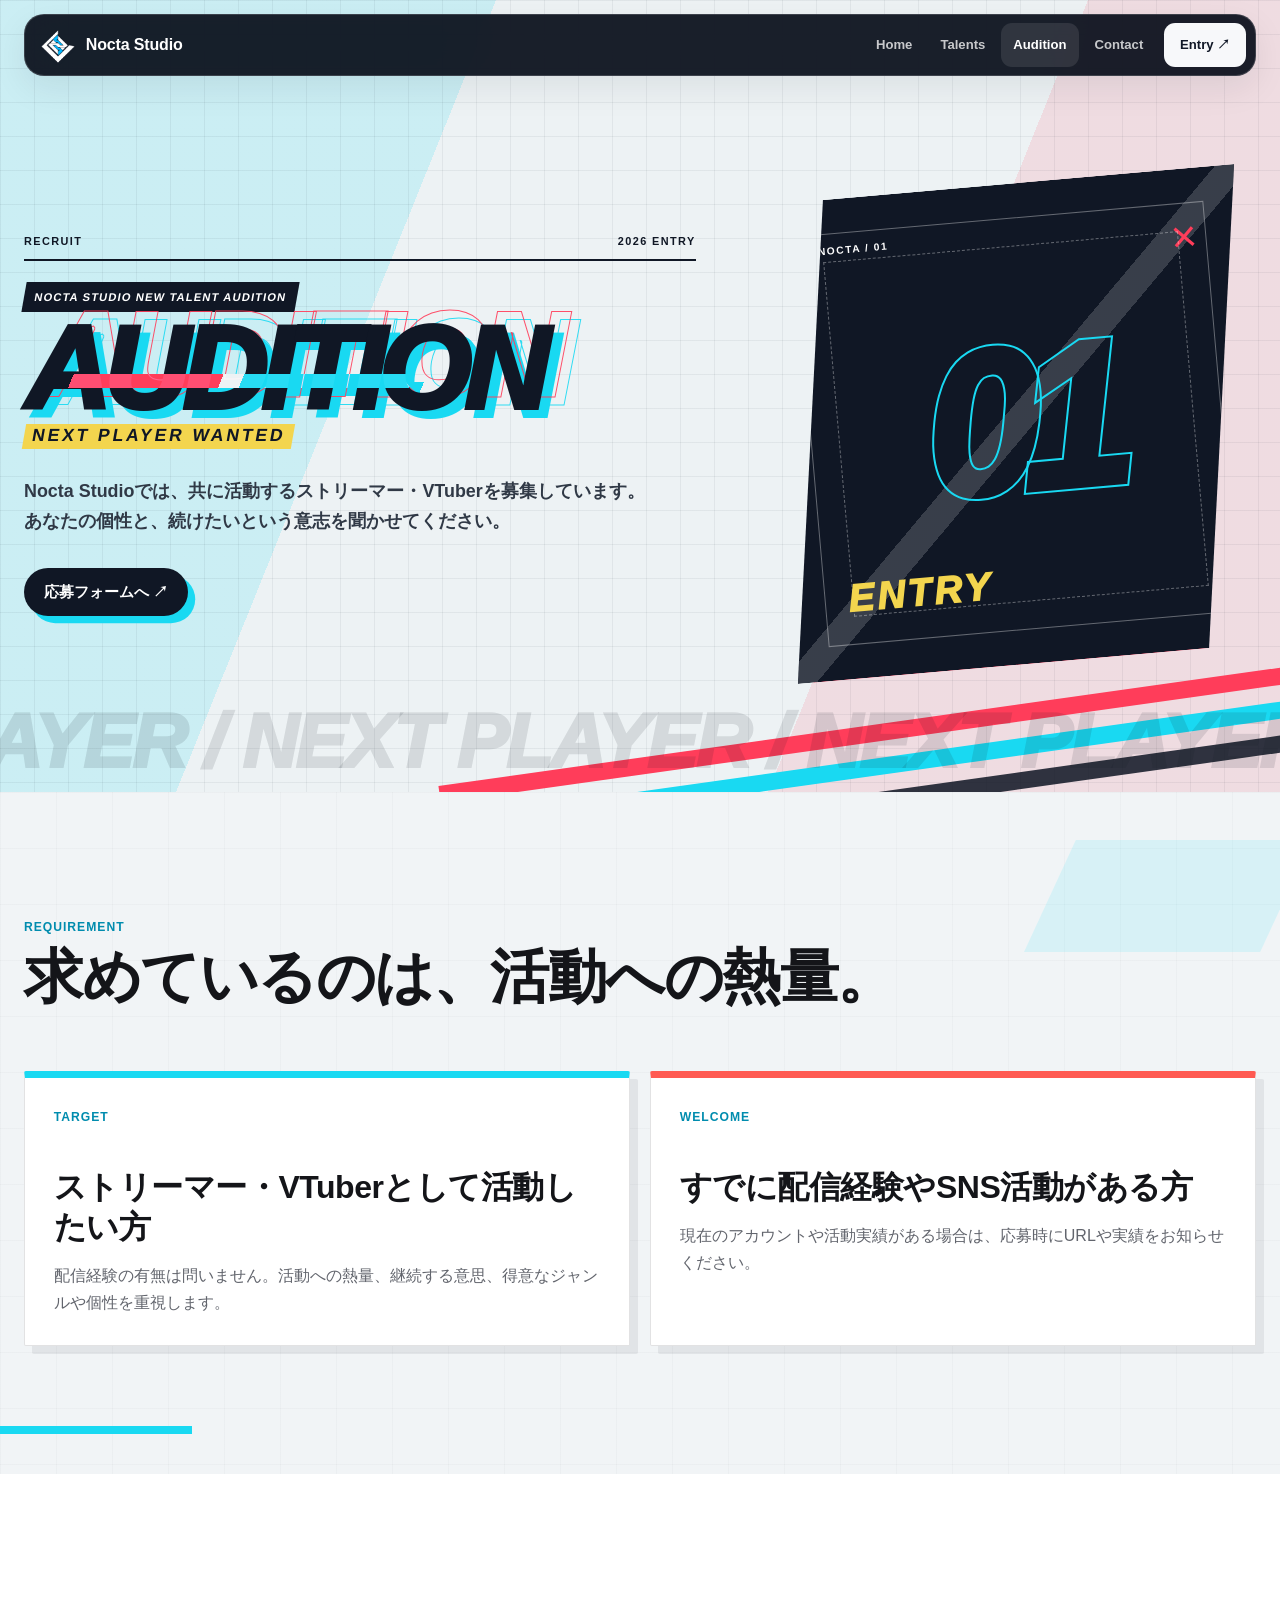
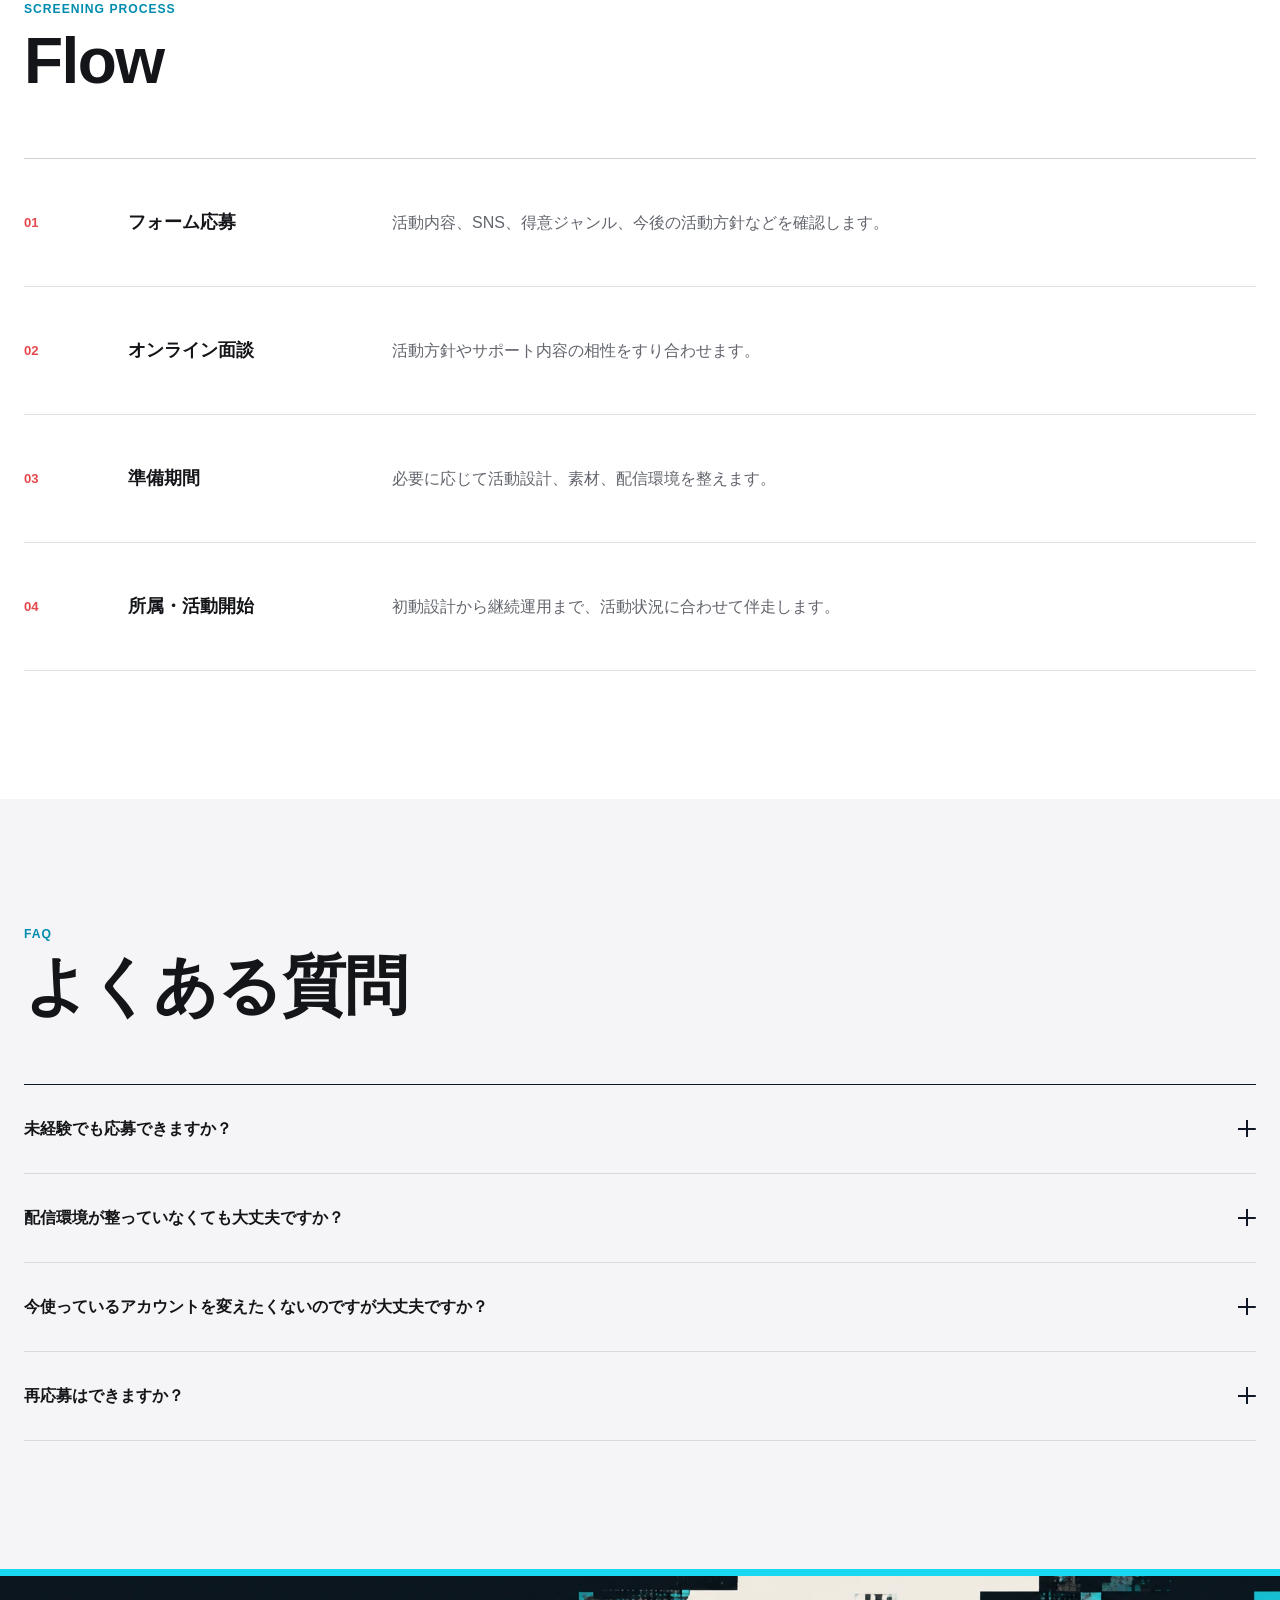
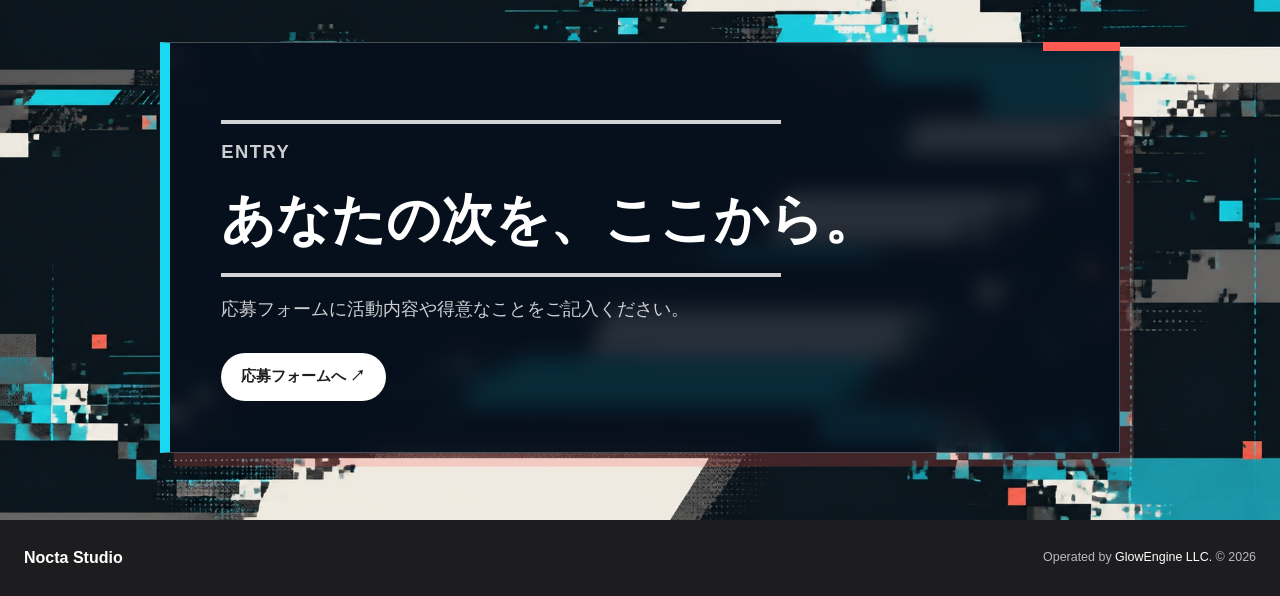
==== commit 30b7132a: "Refresh stylesheet cache for audition.html" ====
--- a/audition.html
+++ b/audition.html
@@ -5,7 +5,7 @@
   <meta name="viewport" content="width=device-width, initial-scale=1">
   <meta name="description" content="Nocta Studioのストリーマー・VTuberオーディション情報。">
   <title>Audition | Nocta Studio</title>
-  <link rel="stylesheet" href="styles.css">
+  <link rel="stylesheet" href="styles.css?v=20260720-2">
   <script src="site.js" defer></script>
 </head>
 <body class="audition-page">
--- a/styles.css
+++ b/styles.css
@@ -10,7 +10,7 @@
   --cyan: #00a8cc;
   --coral: #e5484d;
   --dark: #1d1d1f;
-  --max: 1180px;
+  --max: 1920px;
   --ease: cubic-bezier(0.2, 0.8, 0.2, 1);
 }
 
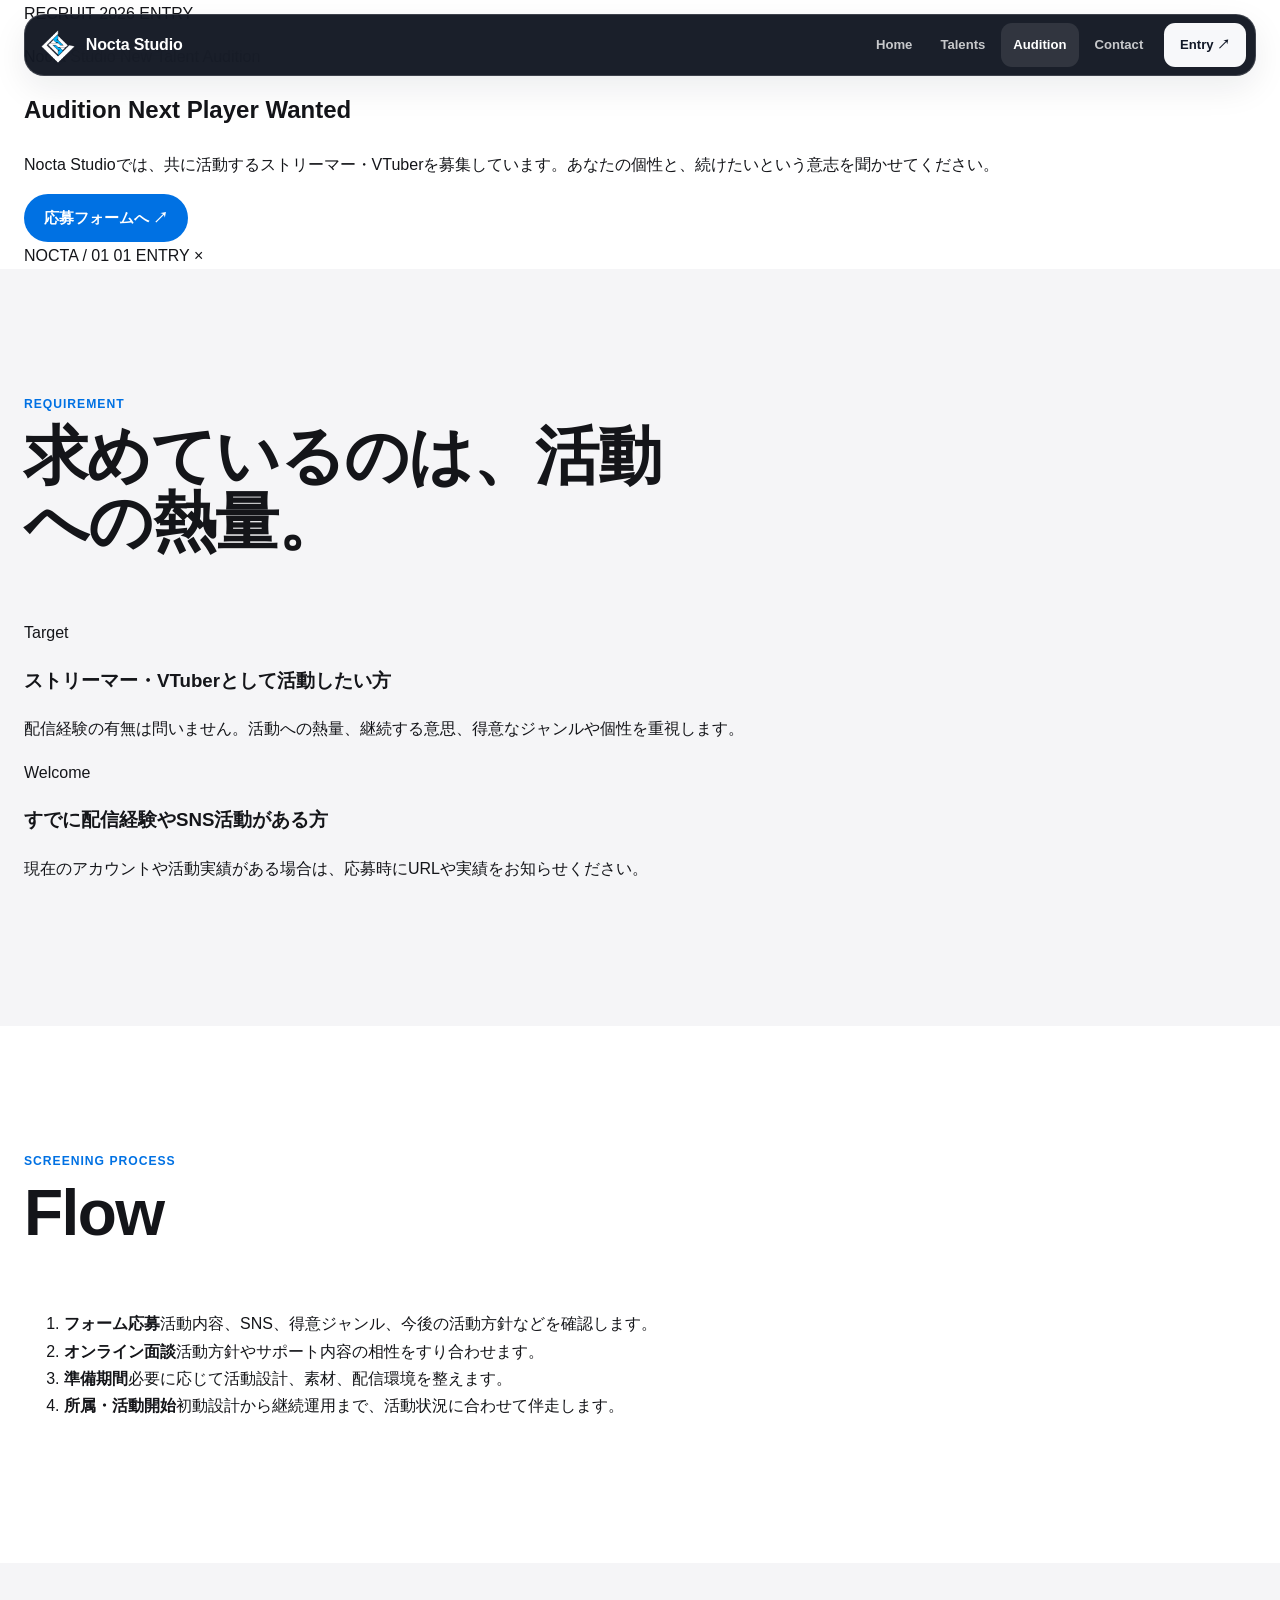
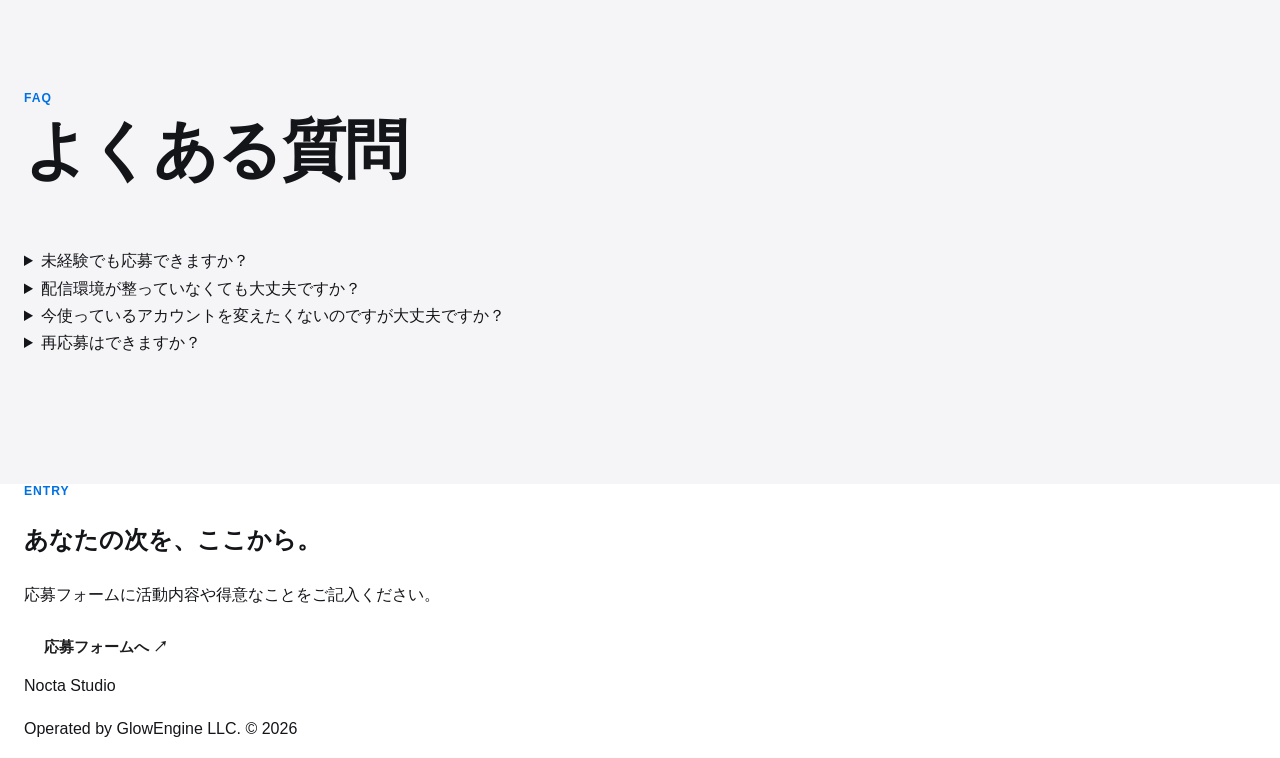
==== commit a7e8f4c2: "Publish finalized Nocta Studio website" ====
--- a/audition.html
+++ b/audition.html
@@ -5,8 +5,8 @@
   <meta name="viewport" content="width=device-width, initial-scale=1">
   <meta name="description" content="Nocta Studioのストリーマー・VTuberオーディション情報。">
   <title>Audition | Nocta Studio</title>
-  <link rel="stylesheet" href="styles.css?v=20260720-2">
-  <script src="site.js" defer></script>
+  <link rel="stylesheet" href="styles.css?v=20260721-2">
+  <script src="site.js?v=20260721-2" defer></script>
 </head>
 <body class="audition-page">
   <a class="skip-link" href="#main">本文へ移動</a>
--- a/styles.css
+++ b/styles.css
@@ -761,1916 +761,5 @@
   background-image:
     linear-gradient(64deg, rgba(255, 61, 90, 0.19) 0 21%, transparent 21% 60%, rgba(255, 190, 18, 0.15) 60% 68%, transparent 68%),
     repeating-linear-gradient(90deg, rgba(255, 255, 255, 0.055) 0 1px, transparent 1px 44px),
-    repeating-linear-gradient(0deg, rgba(255, 255, 255, 0.055) 0 1px, transparent 1px 44px);
-}
-
-.talent-mark {
-  width: min(31%, 10.5rem);
-  position: absolute;
-  left: 55%;
-  top: 45%;
-  z-index: 1;
-  transform: translate(-50%, -50%) rotate(-2deg);
-  filter: drop-shadow(0.55rem 0.55rem 0 rgba(0, 0, 0, 0.34));
-}
-
-.talent-card:nth-child(2) .talent-mark {
-  left: 47%;
-  transform: translate(-50%, -50%) rotate(2deg);
-}
-
-.talent-wordmark {
-  width: 82%;
-  max-width: none;
-  position: absolute;
-  left: -2.5rem;
-  bottom: 3.8rem;
-  z-index: 0;
-  opacity: 0.14;
-}
-
-.talent-card:nth-child(2) .talent-wordmark {
-  left: 28%;
-  width: 88%;
-  opacity: 0.11;
-}
-
-.talent-index,
-.talent-status {
-  position: relative;
-  z-index: 3;
-  padding: 0.4rem 0.65rem;
-  border-radius: 999px;
-  background: rgba(255, 255, 255, 0.72);
-  backdrop-filter: blur(12px);
-  color: #3e4147;
-  font-size: 0.72rem;
-  font-weight: 700;
-}
-
-.talent-body {
-  padding: 1.55rem;
-}
-
-.talent-role {
-  color: var(--blue);
-  font-size: 0.72rem;
-  font-weight: 700;
-  text-transform: uppercase;
-  letter-spacing: 0.08em;
-}
-
-.talent-name {
-  margin: 0.45rem 0 0.65rem;
-  font-size: clamp(1.5rem, 3vw, 2.2rem);
-  line-height: 1.1;
-  letter-spacing: -0.02em;
-}
-
-.talent-copy {
-  margin: 0;
-  color: var(--muted);
-  font-size: 0.94rem;
-}
-
-.text-links {
-  display: flex;
-  flex-wrap: wrap;
-  gap: 1.1rem;
-  margin-top: 1.3rem;
-}
-
-.text-link {
-  color: var(--blue);
-  font-size: 0.88rem;
-  font-weight: 650;
-}
-
-.text-link:hover {
-  text-decoration: underline;
-  text-underline-offset: 0.25rem;
-}
-
-/* Business */
-.business-grid {
-  display: grid;
-  grid-template-columns: repeat(3, minmax(0, 1fr));
-  gap: 1rem;
-}
-
-.business-card {
-  min-height: 0;
-  display: flex;
-  flex-direction: column;
-  justify-content: space-between;
-  padding: 1.65rem;
-  border: 1px solid var(--line);
-  border-radius: 8px;
-  background: white;
-}
-
-.home-page .business-card {
-  --card-accent: #20d7f5;
-  --card-secondary: #111827;
-  position: relative;
-  overflow: hidden;
-  min-height: 0;
-  justify-content: flex-start;
-  border-radius: 2px;
-  border-top: 4px solid #111827;
-  background: white;
-  box-shadow: 0.4rem 0.4rem 0 rgba(17, 24, 39, 0.07);
-  transition: transform 160ms var(--ease), box-shadow 160ms var(--ease);
-}
-
-.home-page .business-card:hover {
-  transform: translate(-0.2rem, -0.2rem);
-  box-shadow: 0.65rem 0.65rem 0 rgba(17, 24, 39, 0.12);
-}
-
-.home-page .business-card::before {
-  content: "";
-  width: 4.6rem;
-  height: 0.28rem;
-  position: absolute;
-  right: 1.4rem;
-  top: 1.5rem;
-  background: linear-gradient(90deg, var(--card-accent) 0 68%, var(--card-secondary) 68% 100%);
-}
-
-.home-page .business-card::after {
-  content: "";
-  width: 3.1rem;
-  height: 1rem;
-  position: absolute;
-  right: 1.25rem;
-  bottom: 0.65rem;
-  border-right: 0.25rem solid var(--card-secondary);
-  background-image: radial-gradient(circle, var(--card-accent) 1.2px, transparent 1.4px);
-  background-size: 0.42rem 0.42rem;
-  opacity: 0.28;
-}
-
-.home-page .business-card:nth-child(2) {
-  --card-accent: #ff5a52;
-  --card-secondary: #20d7f5;
-  border-top-color: #20d7f5;
-}
-
-.home-page .business-card:nth-child(3) {
-  --card-accent: #ffbe12;
-  --card-secondary: #111827;
-  border-top-color: #ffbe12;
-}
-
-.business-number {
-  color: var(--coral);
-  font-size: 0.78rem;
-  font-weight: 750;
-}
-
-.business-card h3 {
-  margin: 1.75rem 0 0.7rem;
-  font-size: clamp(1.4rem, 2.2vw, 1.9rem);
-  line-height: 1.2;
-  letter-spacing: -0.015em;
-}
-
-.business-card p {
-  margin: 0;
-  color: var(--muted);
-  font-size: 0.94rem;
-}
-
-/* Feature bands */
-.feature-band {
-  position: relative;
-  overflow: hidden;
-  border-top: 3px solid #20d7f5;
-  background: var(--dark);
-  color: white;
-}
-
-.feature-band::before {
-  content: "";
-  width: min(34rem, 52vw);
-  aspect-ratio: 1;
-  position: absolute;
-  right: -2rem;
-  top: 50%;
-  transform: translateY(-50%);
-  clip-path: polygon(17% 0, 100% 0, 100% 82%, 82% 100%, 0 100%, 0 17%);
-  background-color: #0d1728;
-  background-image:
-    url("nocta-mark.png"),
-    linear-gradient(125deg, transparent 0 45%, rgba(32, 215, 245, 0.22) 45% 48%, transparent 48% 68%, rgba(255, 61, 90, 0.18) 68% 71%, transparent 71%),
-    repeating-linear-gradient(90deg, rgba(255, 255, 255, 0.05) 0 1px, transparent 1px 44px),
-    repeating-linear-gradient(0deg, rgba(255, 255, 255, 0.05) 0 1px, transparent 1px 44px);
-  background-repeat: no-repeat, no-repeat, repeat, repeat;
-  background-position: center, center, center, center;
-  background-size: 52%, cover, 44px 44px, 44px 44px;
-  box-shadow: -0.7rem 0 0 #20d7f5, -1.35rem 0 0 rgba(255, 61, 90, 0.92);
-}
-
-.feature-band::after {
-  content: "";
-  width: min(44rem, 58vw);
-  height: 5.5rem;
-  position: absolute;
-  right: -7rem;
-  bottom: 1.7rem;
-  background: url("nocta-wordmark.png") center / contain no-repeat;
-  opacity: 0.11;
-}
-
-.feature-inner {
-  min-height: 31rem;
-  display: flex;
-  align-items: center;
-  position: relative;
-  z-index: 1;
-}
-
-.feature-copy {
-  width: min(39rem, 66%);
-  position: relative;
-  z-index: 1;
-}
-
-.feature-copy .eyebrow {
-  color: #c8f34a;
-}
-
-.feature-copy h2 {
-  margin: 0;
-  font-size: clamp(2.6rem, 6vw, 5.4rem);
-  line-height: 1;
-  letter-spacing: -0.025em;
-}
-
-.feature-copy p {
-  margin: 1.3rem 0 1.8rem;
-  color: #c9c9ce;
-  font-size: clamp(1rem, 1.8vw, 1.15rem);
-}
-
-.home-page .feature-band {
-  border-top: 0.45rem solid #19cfe8;
-  border-bottom: 1px solid rgba(17, 24, 39, 0.18);
-  background: #f4f6f7 url("nocta-audition-editorial-clean.png") 58% center / cover no-repeat;
-  color: #111827;
-}
-
-.home-page .feature-band::before,
-.home-page .feature-band::after {
-  content: none;
-}
-
-.home-page .feature-inner {
-  min-height: 36rem;
-  display: flex;
-  align-items: center;
-}
-
-.home-page .feature-copy {
-  width: min(58rem, 84%);
-  margin-inline: auto;
-  padding: clamp(2rem, 4vw, 3.2rem);
-  position: relative;
-  z-index: 6;
-  text-align: center;
-  border: 1px solid rgba(17, 24, 39, 0.16);
-  border-top: 0.55rem solid #111827;
-  background: rgba(249, 250, 249, 0.88);
-  backdrop-filter: blur(10px);
-  -webkit-backdrop-filter: blur(10px);
-  box-shadow: 0.8rem 0.8rem 0 rgba(25, 207, 232, 0.14);
-}
-
-.home-page .feature-copy::after {
-  content: "";
-  width: 4.5rem;
-  height: 0.55rem;
-  position: absolute;
-  right: -1px;
-  top: -0.55rem;
-  background: #19cfe8;
-}
-
-.home-page .feature-copy .eyebrow {
-  color: #007e9c;
-}
-
-.home-page .feature-copy h2 {
-  width: 100%;
-  color: #111827;
-  font-size: clamp(4rem, 8vw, 7rem);
-  font-style: italic;
-  font-weight: 900;
-  line-height: 0.9;
-  letter-spacing: 0;
-  text-align: center;
-  text-transform: uppercase;
-  text-shadow: none;
-}
-
-.home-page .feature-copy h2::before,
-.home-page .feature-copy h2::after {
-  content: none;
-}
-
-.home-page .feature-copy p {
-  width: 100%;
-  margin: 1.8rem 0;
-  padding-top: 1rem;
-  border-top: 2px solid #8b95a2;
-  color: #2d3745;
-  font-weight: 600;
-  text-align: center;
-  white-space: nowrap;
-}
-
-.home-page .feature-band .button-light {
-  background: #111827;
-  color: white;
-}
-
-.home-page .feature-band .button-light:hover {
-  background: #263244;
-}
-
-.feature-graphic {
-  position: absolute;
-  inset: 0;
-  isolation: isolate;
-  overflow: hidden;
-  pointer-events: none;
-}
-
-.feature-graphic::before {
-  content: "";
-  position: absolute;
-  inset: -45% -14%;
-  z-index: 0;
-  transform: rotate(-16deg);
-  background:
-    linear-gradient(90deg, transparent 0 46%, rgba(32, 215, 245, 0.22) 46% 52%, transparent 52%),
-    linear-gradient(90deg, transparent 0 67%, rgba(255, 61, 90, 0.18) 67% 72%, transparent 72%),
-    linear-gradient(90deg, transparent 0 82%, rgba(255, 190, 18, 0.16) 82% 84%, transparent 84%);
-}
-
-.feature-graphic::after {
-  content: none;
-}
-
-.signal-meta {
-  position: absolute;
-  left: 0;
-  right: 0;
-  top: 1.25rem;
-  z-index: 5;
-  display: flex;
-  justify-content: space-between;
-  gap: 1rem;
-  color: rgba(255, 255, 255, 0.58);
-  font-size: 0.57rem;
-  font-weight: 800;
-  letter-spacing: 0.14em;
-}
-
-.signal-brand-mark {
-  width: 2.6rem;
-  position: absolute;
-  right: 0;
-  top: 3.2rem;
-  z-index: 5;
-  opacity: 0.9;
-}
-
-.signal-frame {
-  position: absolute;
-  left: 79%;
-  top: 50%;
-  z-index: 1;
-  aspect-ratio: 1;
-  transform: translate(-50%, -50%) rotate(45deg);
-}
-
-.signal-frame-outer {
-  width: min(28rem, 42%);
-  border: clamp(0.5rem, 0.8vw, 0.75rem) solid rgba(32, 215, 245, 0.34);
-}
-
-.signal-frame-inner {
-  width: min(17rem, 25%);
-  border: clamp(0.35rem, 0.55vw, 0.55rem) solid rgba(255, 61, 90, 0.52);
-}
-
-.signal-wave {
-  width: 43%;
-  height: clamp(4.6rem, 7vw, 6.4rem);
-  position: absolute;
-  left: 51%;
-  top: 40%;
-  z-index: 3;
-  clip-path: polygon(0 0, 78% 0, 100% 50%, 78% 100%, 0 100%, 12% 50%);
-  background: #20d7f5;
-  filter: drop-shadow(0.8rem 0.8rem 0 rgba(255, 61, 90, 0.58));
-}
-
-.signal-wave::before {
-  content: "";
-  position: absolute;
-  inset: 1rem 2.2rem;
-  clip-path: polygon(0 0, 76% 0, 100% 50%, 76% 100%, 0 100%, 12% 50%);
-  background: #0b1626;
-}
-
-.signal-rail {
-  height: clamp(0.65rem, 1vw, 0.9rem);
-  position: absolute;
-  z-index: 2;
-  transform-origin: left center;
-}
-
-.signal-rail-cyan {
-  width: 62%;
-  left: 42%;
-  top: 80%;
-  transform: rotate(-23deg);
-  background: rgba(32, 215, 245, 0.42);
-}
-
-.signal-rail-red {
-  width: 54%;
-  left: 76%;
-  top: 18%;
-  transform: rotate(67deg);
-  background: rgba(255, 61, 90, 0.35);
-}
-
-.signal-rail-yellow {
-  width: 24%;
-  right: -3%;
-  top: 24%;
-  transform: rotate(-5deg);
-  background: rgba(255, 190, 18, 0.78);
-}
-
-.signal-wordmark {
-  width: 78%;
-  max-width: none;
-  position: absolute;
-  left: 38%;
-  bottom: 1.6rem;
-  z-index: 4;
-  opacity: 0.07;
-}
-
-.signal-readout {
-  position: absolute;
-  right: 0;
-  bottom: 1rem;
-  z-index: 5;
-  display: flex;
-  gap: 0.35rem;
-}
-
-.signal-readout span {
-  padding: 0.22rem 0.42rem;
-  background: #f6f7fa;
-  color: #09111f;
-  font-size: 0.5rem;
-  font-weight: 900;
-  letter-spacing: 0.08em;
-}
-
-.signal-readout span:nth-child(2) {
-  background: #20d7f5;
-}
-
-.signal-readout span:nth-child(3) {
-  background: #ffbe12;
-}
-
-/* News */
-.news-list {
-  border-top: 1px solid var(--line-strong);
-}
-
-.home-page .news-list {
-  border-top: 3px solid #111827;
-}
-
-.home-page .news-item {
-  position: relative;
-  padding-left: 1.25rem;
-  padding-right: 0.6rem;
-}
-
-.home-page .news-item::before {
-  content: "";
-  width: 0.32rem;
-  position: absolute;
-  left: 0.35rem;
-  top: 18%;
-  bottom: 18%;
-  transform: scaleY(0);
-  transform-origin: bottom;
-  background: #20d7f5;
-  transition: transform 180ms var(--ease);
-}
-
-.home-page .news-item:hover::before {
-  transform: scaleY(1);
-}
-
-.news-item {
-  display: grid;
-  grid-template-columns: 9rem 7rem 1fr auto;
-  align-items: center;
-  gap: 1.2rem;
-  min-height: 6.4rem;
-  border-bottom: 1px solid var(--line);
-  transition: background 150ms ease;
-}
-
-.news-item:hover {
-  background: rgba(20, 21, 25, 0.025);
-}
-
-.news-date,
-.news-tag {
-  color: var(--muted);
-  font-size: 0.82rem;
-  font-weight: 650;
-}
-
-.news-tag {
-  color: var(--blue);
-}
-
-.news-title {
-  margin: 0;
-  font-size: 1rem;
-  font-weight: 650;
-  line-height: 1.5;
-}
-
-.news-arrow {
-  color: var(--muted);
-}
-
-/* Contact */
-.contact-band {
-  border-top: 1px solid var(--line);
-  background: white;
-}
-
-.home-page .contact-band {
-  border-top: 4px solid #111827;
-}
-
-.home-page .contact-inner {
-  position: relative;
-  z-index: 1;
-}
-
-.home-page .contact-inner::after {
-  content: "";
-  width: min(25rem, 35vw);
-  height: 0.65rem;
-  position: absolute;
-  right: 0;
-  bottom: -2rem;
-  transform: skewX(-28deg);
-  background: linear-gradient(90deg, #20d7f5 0 42%, #ff3d5a 42% 70%, #ffbe12 70% 100%);
-}
-
-.contact-inner {
-  display: grid;
-  grid-template-columns: minmax(0, 1fr) auto;
-  align-items: center;
-  gap: 2rem;
-}
-
-.contact-title {
-  margin: 0;
-  font-size: clamp(2.2rem, 5vw, 4.8rem);
-  line-height: 1;
-  letter-spacing: -0.025em;
-}
-
-.home-page .contact-title {
-  font-style: italic;
-  text-transform: uppercase;
-}
-
-.contact-copy {
-  max-width: 41rem;
-  margin: 1rem 0 0;
-  color: var(--muted);
-}
-
-/* Subpage hero */
-.page-hero {
-  min-height: 66svh;
-  display: flex;
-  align-items: end;
-  position: relative;
-  overflow: hidden;
-  background: var(--paper);
-}
-
-.page-hero::after {
-  content: "";
-  position: absolute;
-  right: -3rem;
-  bottom: -5rem;
-  width: min(39rem, 55vw);
-  aspect-ratio: 1;
-  clip-path: polygon(18% 0, 100% 0, 100% 82%, 82% 100%, 0 100%, 0 18%);
-  background-color: #09111f;
-  background-image:
-    url("nocta-mark.png"),
-    linear-gradient(125deg, transparent 0 47%, rgba(32, 215, 245, 0.2) 47% 50%, transparent 50% 70%, rgba(255, 61, 90, 0.16) 70% 73%, transparent 73%),
-    repeating-linear-gradient(90deg, rgba(255, 255, 255, 0.05) 0 1px, transparent 1px 42px),
-    repeating-linear-gradient(0deg, rgba(255, 255, 255, 0.05) 0 1px, transparent 1px 42px);
-  background-repeat: no-repeat, no-repeat, repeat, repeat;
-  background-position: center, center, center, center;
-  background-size: 50%, cover, 42px 42px, 42px 42px;
-  opacity: 0.94;
-}
-
-.page-hero-inner {
-  width: min(47rem, 68%);
-  position: relative;
-  z-index: 1;
-  padding: 9rem 0 clamp(4rem, 8vw, 7rem);
-}
-
-.page-title {
-  font-size: clamp(3.8rem, 9vw, 8rem);
-  line-height: 0.9;
-}
-
-.page-lead {
-  max-width: 42rem;
-  margin: 1.6rem 0 0;
-  color: #4e5158;
-  font-size: clamp(1.04rem, 2vw, 1.28rem);
-}
-
-.page-actions {
-  margin-top: 2rem;
-}
-
-/* Business inquiry */
-.business-hero {
-  min-height: 18rem;
-  align-items: center;
-  padding-top: 4.5rem;
-  background: #f4f5f3 url("nocta-business-connect.webp") center / cover no-repeat;
-}
-
-.business-hero::after {
-  content: none;
-}
-
-.business-hero .page-hero-inner {
-  width: 100%;
-  display: grid;
-  grid-template-columns: auto minmax(20rem, 1fr);
-  grid-template-areas:
-    "eyebrow lead"
-    "title lead";
-  align-items: end;
-  column-gap: clamp(2rem, 7vw, 7rem);
-  margin-bottom: 0;
-  padding: 1rem 1.4rem 1.15rem;
-  border: 0;
-  border-left: 0.45rem solid #19cfe8;
-  border-bottom: 0.25rem solid #111827;
-  background: rgba(249, 250, 249, 0.9);
-  box-shadow: 0.55rem 0.55rem 0 rgba(17, 24, 39, 0.1);
-}
-
-.business-hero .page-hero-inner::after {
-  content: none;
-}
-
-.business-hero .eyebrow {
-  grid-area: eyebrow;
-  margin-bottom: 0.35rem;
-}
-
-.business-hero .page-title {
-  grid-area: title;
-  margin: 0;
-  color: #111827;
-  font-size: clamp(2.8rem, 5vw, 5rem);
-  font-style: italic;
-  line-height: 0.9;
-  letter-spacing: 0;
-  white-space: nowrap;
-}
-
-.business-hero .page-lead {
-  width: min(38rem, 100%);
-  grid-area: lead;
-  justify-self: end;
-  margin: 0;
-  padding: 0.2rem 0 0.2rem 1.4rem;
-  border-left: 2px solid rgba(17, 24, 39, 0.3);
-  color: #2f3946;
-  font-size: 0.95rem;
-  font-weight: 600;
-}
-
-.business-page .band-soft {
-  padding-top: clamp(3.5rem, 6vw, 5.5rem);
-  background-color: #eef2f4;
-  background-image:
-    linear-gradient(rgba(17, 24, 39, 0.025) 1px, transparent 1px),
-    linear-gradient(90deg, rgba(17, 24, 39, 0.025) 1px, transparent 1px);
-  background-size: 56px 56px;
-}
-
-.business-page .form-intro {
-  padding-left: 1.4rem;
-  border-left: 0.45rem solid #19cfe8;
-}
-
-.business-page .form-intro h2 {
-  font-size: clamp(1.35rem, 2.2vw, 1.8rem);
-  line-height: 1.2;
-  letter-spacing: 0;
-  white-space: nowrap;
-}
-
-.business-page .inquiry-form {
-  padding: clamp(1.4rem, 3vw, 2.2rem);
-  border: 1px solid rgba(17, 24, 39, 0.14);
-  border-top: 0.5rem solid #111827;
-  background: rgba(255, 255, 255, 0.92);
-  box-shadow: 0.65rem 0.65rem 0 rgba(25, 207, 232, 0.12);
-}
-
-.business-page .inquiry-form .button {
-  background: #111827;
-}
-
-.business-page .inquiry-form .button:hover {
-  background: #263244;
-}
-
-/* Audition */
-.audition-page {
-  --audition-cyan: #19d9f2;
-  --audition-red: #ff3d5a;
-  --audition-yellow: #f3d54e;
-  --audition-navy: #101725;
-}
-
-.audition-hero {
-  min-height: 88svh;
-  align-items: stretch;
-  isolation: isolate;
-  color: var(--audition-navy);
-  background-color: #edf2f4;
-  background-image:
-    linear-gradient(rgba(16, 23, 37, 0.06) 1px, transparent 1px),
-    linear-gradient(90deg, rgba(16, 23, 37, 0.06) 1px, transparent 1px),
-    linear-gradient(112deg, rgba(25, 217, 242, 0.16) 0 31%, transparent 31% 68%, rgba(255, 61, 90, 0.12) 68% 100%);
-  background-size: 34px 34px, 34px 34px, auto;
-}
-
-.audition-hero::before {
-  content: "";
-  position: absolute;
-  inset: auto -8vw 7% 34%;
-  height: 1.05rem;
-  z-index: -1;
-  transform: rotate(-8deg);
-  background: var(--audition-red);
-  box-shadow:
-    0 2.1rem 0 var(--audition-cyan),
-    0 4.2rem 0 rgba(16, 23, 37, 0.86);
-}
-
-.audition-hero::after {
-  content: "NEXT PLAYER / NEXT PLAYER / NEXT PLAYER";
-  width: auto;
-  height: auto;
-  aspect-ratio: auto;
-  position: absolute;
-  right: -2rem;
-  bottom: 1.2rem;
-  clip-path: none;
-  background: none;
-  color: rgba(16, 23, 37, 0.12);
-  font-size: clamp(2.7rem, 6vw, 6.5rem);
-  font-weight: 950;
-  font-style: italic;
-  line-height: 0.8;
-  letter-spacing: -0.03em;
-  white-space: nowrap;
-  text-transform: uppercase;
-}
-
-.audition-hero .container {
-  display: grid;
-}
-
-.audition-hero-grid {
-  min-height: 88svh;
-  display: grid;
-  grid-template-columns: minmax(0, 1.15fr) minmax(22rem, 0.85fr);
-  align-items: center;
-  gap: clamp(2rem, 5vw, 5rem);
-  padding: 8.5rem 0 5rem;
-}
-
-.audition-hero-copy {
-  position: relative;
-  z-index: 2;
-}
-
-.audition-meta {
-  display: flex;
-  justify-content: space-between;
-  gap: 1rem;
-  max-width: 42rem;
-  padding-bottom: 0.55rem;
-  border-bottom: 2px solid var(--audition-navy);
-  font-size: 0.68rem;
-  font-weight: 850;
-  letter-spacing: 0.13em;
-}
-
-.audition-kicker {
-  display: inline-flex;
-  margin: 1.3rem 0 0.6rem;
-  padding: 0.35rem 0.65rem;
-  transform: skewX(-10deg);
-  background: var(--audition-navy);
-  color: white;
-  font-size: 0.7rem;
-  font-weight: 800;
-  letter-spacing: 0.1em;
-  text-transform: uppercase;
-}
-
-.audition-logo {
-  display: grid;
-  justify-items: start;
-  margin: 0;
-  position: relative;
-  text-transform: uppercase;
-}
-
-.audition-logo-small {
-  margin: 0 0 -0.28em 0.12em;
-  position: relative;
-  z-index: 3;
-  color: var(--audition-red);
-  font-size: clamp(1.15rem, 2.3vw, 2rem);
-  font-weight: 950;
-  font-style: italic;
-  line-height: 1;
-  letter-spacing: 0.12em;
-  text-shadow: 2px 2px 0 white;
-}
-
-.audition-logo-main {
-  display: block;
-  position: relative;
-  z-index: 2;
-  color: var(--audition-navy);
-  font-size: clamp(4.5rem, 9.2vw, 8.9rem);
-  font-weight: 950;
-  font-style: italic;
-  line-height: 0.82;
-  letter-spacing: -0.055em;
-  filter: drop-shadow(0.08em 0.07em 0 var(--audition-cyan));
-}
-
-.audition-logo-main::before {
-  content: attr(data-text);
-  position: absolute;
-  inset: 0;
-  z-index: -1;
-  transform: translate(0.14em, -0.11em);
-  color: transparent;
-  -webkit-text-stroke: 1px rgba(255, 61, 90, 0.9);
-}
-
-.audition-logo-main::after {
-  content: "";
-  position: absolute;
-  left: 4%;
-  right: -4%;
-  top: 54%;
-  height: 0.12em;
-  transform: skewX(-22deg);
-  background: linear-gradient(90deg, transparent 0 5%, var(--audition-red) 5% 34%, #edf2f4 34% 38%, var(--audition-cyan) 38% 71%, transparent 71%);
-  mix-blend-mode: screen;
-}
-
-.audition-logo-sub {
-  margin-top: 0.35rem;
-  padding: 0.2rem 0.5rem 0.25rem;
-  transform: skewX(-10deg);
-  background: var(--audition-yellow);
-  color: var(--audition-navy);
-  font-size: clamp(0.82rem, 1.5vw, 1.1rem);
-  font-weight: 900;
-  line-height: 1;
-  letter-spacing: 0.16em;
-}
-
-.audition-hero .page-lead {
-  max-width: 39rem;
-  margin-top: 1.7rem;
-  color: #303946;
-  font-size: clamp(0.98rem, 1.7vw, 1.12rem);
-  font-weight: 650;
-}
-
-.audition-entry-button {
-  border-radius: 1.5rem;
-  transform: none;
-  background: var(--audition-navy);
-  box-shadow: 0.45rem 0.45rem 0 var(--audition-cyan);
-}
-
-.audition-entry-button:hover {
-  background: #202c43;
-}
-
-.audition-entry-button:active {
-  transform: translate(0.2rem, 0.2rem);
-  box-shadow: 0.2rem 0.2rem 0 var(--audition-cyan);
-}
-
-.audition-emblem {
-  width: min(30rem, 38vw);
-  aspect-ratio: 1;
-  display: grid;
-  place-items: center;
-  justify-self: end;
-  position: relative;
-  transform: rotate(-5deg);
-  clip-path: polygon(14% 0, 100% 0, 86% 100%, 0 100%);
-  background:
-    linear-gradient(135deg, transparent 0 48%, rgba(255, 255, 255, 0.17) 48% 52%, transparent 52%),
-    var(--audition-navy);
-  color: white;
-  box-shadow: 1rem 1rem 0 var(--audition-red);
-}
-
-.audition-emblem::before,
-.audition-emblem::after {
-  content: "";
-  position: absolute;
-  border: 1px solid rgba(255, 255, 255, 0.35);
-}
-
-.audition-emblem::before { inset: 7%; }
-.audition-emblem::after { inset: 13%; border-style: dashed; }
-
-.emblem-code {
-  position: absolute;
-  left: 12%;
-  top: 9%;
-  font-size: 0.64rem;
-  font-weight: 800;
-  letter-spacing: 0.15em;
-}
-
-.emblem-number {
-  position: relative;
-  z-index: 1;
-  color: transparent;
-  font-size: clamp(8rem, 16vw, 14rem);
-  font-weight: 950;
-  font-style: italic;
-  line-height: 0.8;
-  letter-spacing: -0.1em;
-  -webkit-text-stroke: 2px var(--audition-cyan);
-}
-
-.emblem-word {
-  position: absolute;
-  left: 12%;
-  bottom: 10%;
-  z-index: 2;
-  color: var(--audition-yellow);
-  font-size: clamp(1.2rem, 3vw, 2.4rem);
-  font-weight: 950;
-  font-style: italic;
-  letter-spacing: 0.08em;
-}
-
-.emblem-cross {
-  position: absolute;
-  right: 9%;
-  top: 6%;
-  color: var(--audition-red);
-  font-size: 2.8rem;
-  font-weight: 300;
-}
-
-.audition-page .info-card-label,
-.audition-page .eyebrow {
-  color: #008cae;
-}
-
-.audition-page .info-card {
-  border-top: 3px solid var(--audition-cyan);
-}
-
-.audition-page .faq-list {
-  border-top-color: var(--audition-navy);
-}
-
-.audition-page .faq-item summary::after {
-  background:
-    linear-gradient(var(--audition-navy), var(--audition-navy)) center / 100% 2px no-repeat,
-    linear-gradient(var(--audition-navy), var(--audition-navy)) center / 2px 100% no-repeat;
-}
-
-.audition-entry-band {
-  border-top: 0.45rem solid var(--audition-cyan);
-  background: #08131f url("nocta-entry-stage.webp") center / cover no-repeat;
-}
-
-.audition-entry-band::before,
-.audition-entry-band::after {
-  content: none;
-}
-
-.audition-entry-band .feature-inner {
-  min-height: 34rem;
-  display: flex;
-  justify-content: center;
-}
-
-.audition-entry-band .feature-copy {
-  width: min(60rem, 84%);
-  padding: clamp(2.1rem, 4vw, 3.2rem);
-  border: 1px solid rgba(255, 255, 255, 0.26);
-  border-left: 0.65rem solid var(--audition-cyan);
-  background: rgba(6, 16, 28, 0.86);
-  backdrop-filter: blur(10px);
-  -webkit-backdrop-filter: blur(10px);
-  box-shadow: 0.85rem 0.85rem 0 rgba(255, 90, 82, 0.22);
-}
-
-.audition-entry-band .feature-copy::after {
-  content: "";
-  width: 4.8rem;
-  height: 0.55rem;
-  position: absolute;
-  right: -1px;
-  top: -1px;
-  background: #ff5a52;
-}
-
-.audition-entry-band .feature-copy h2 {
-  max-width: 100%;
-  color: white;
-  font-size: clamp(2.3rem, 4.2vw, 3.6rem);
-  line-height: 1.02;
-  letter-spacing: 0;
-  white-space: nowrap;
-}
-
-.audition-entry-band .feature-copy p {
-  width: min(35rem, 100%);
-  margin-top: 1.6rem;
-  padding-top: 1rem;
-  border-top: 0.3rem solid rgba(255, 255, 255, 0.82);
-  color: rgba(255, 255, 255, 0.8);
-}
-
-.requirements-band {
-  position: relative;
-  overflow: hidden;
-  background-color: #f1f4f6;
-  background-image:
-    linear-gradient(rgba(16, 23, 37, 0.025) 1px, transparent 1px),
-    linear-gradient(90deg, rgba(16, 23, 37, 0.025) 1px, transparent 1px);
-  background-size: 56px 56px;
-}
-
-.requirements-band::before {
-  content: "";
-  width: 18rem;
-  height: 7rem;
-  position: absolute;
-  right: -2rem;
-  top: 3rem;
-  clip-path: polygon(18% 0, 100% 0, 82% 100%, 0 100%);
-  background: rgba(25, 217, 242, 0.12);
-  box-shadow: -5rem 2.5rem 0 rgba(255, 61, 90, 0.06);
-}
-
-.requirements-band::after {
-  content: "";
-  width: 12rem;
-  height: 0.5rem;
-  position: absolute;
-  left: 0;
-  bottom: 2.5rem;
-  background: var(--audition-cyan);
-}
-
-.requirements-band .container {
-  position: relative;
-  z-index: 1;
-}
-
-.requirements-band .section-title {
-  font-size: clamp(1.35rem, 4.6vw, 4rem);
-  white-space: nowrap;
-}
-
-.home-page #business .section-head {
-  display: grid;
-  grid-template-columns: 1fr;
-}
-
-.home-page #business .section-title {
-  font-size: clamp(1.35rem, 5.4vw, 4.25rem);
-  white-space: nowrap;
-}
-
-.home-page #business .section-note {
-  max-width: none;
-  justify-self: end;
-  font-size: clamp(0.78rem, 1.2vw, 0.92rem);
-  white-space: nowrap;
-}
-
-.requirement-grid {
-  display: grid;
-  grid-template-columns: repeat(2, minmax(0, 1fr));
-  gap: 1.25rem;
-}
-
-.info-card {
-  min-height: 14.5rem;
-  position: relative;
-  overflow: hidden;
-  padding: 1.8rem;
-  border: 1px solid var(--line);
-  border-radius: 2px;
-  background: white;
-}
-
-.requirements-band .info-card {
-  border-top-width: 0.45rem;
-  box-shadow: 0.5rem 0.5rem 0 rgba(16, 23, 37, 0.07);
-}
-
-.requirements-band .info-card:nth-child(2) {
-  border-top-color: #ff5a52;
-}
-
-.requirements-band .info-card::before {
-  content: none;
-}
-
-.info-card-label {
-  color: var(--blue);
-  font-size: 0.76rem;
-  font-weight: 700;
-  letter-spacing: 0.08em;
-  text-transform: uppercase;
-}
-
-.info-card h3 {
-  margin: 2.5rem 0 0.9rem;
-  font-size: clamp(1.35rem, 2.5vw, 2rem);
-  line-height: 1.25;
-  letter-spacing: -0.015em;
-}
-
-.info-card p {
-  margin: 0;
-  color: var(--muted);
-}
-
-.flow-list {
-  margin: 0;
-  padding: 0;
-  border-top: 1px solid var(--line-strong);
-  list-style: none;
-  counter-reset: flow;
-}
-
-.flow-step {
-  min-height: 8rem;
-  display: grid;
-  grid-template-columns: 5rem 15rem 1fr;
-  align-items: center;
-  gap: 1.5rem;
-  border-bottom: 1px solid var(--line);
-  counter-increment: flow;
-}
-
-.flow-step::before {
-  content: "0" counter(flow);
-  color: var(--coral);
-  font-size: 0.82rem;
-  font-weight: 750;
-}
-
-.flow-step strong {
-  font-size: 1.1rem;
-}
-
-.flow-step span {
-  color: var(--muted);
-}
-
-.faq-list {
-  border-top: 1px solid var(--line-strong);
-}
-
-.faq-item {
-  border-bottom: 1px solid var(--line);
-}
-
-.faq-item summary {
-  min-height: 5.5rem;
-  display: flex;
-  align-items: center;
-  justify-content: space-between;
-  gap: 2rem;
-  cursor: pointer;
-  font-weight: 650;
-  list-style: none;
-}
-
-.faq-item summary::-webkit-details-marker {
-  display: none;
-}
-
-.faq-item summary::after {
-  content: "";
-  width: 1.1rem;
-  height: 1.1rem;
-  display: block;
-  flex: 0 0 auto;
-  background:
-    linear-gradient(var(--muted), var(--muted)) center / 100% 2px no-repeat,
-    linear-gradient(var(--muted), var(--muted)) center / 2px 100% no-repeat;
-  transition: transform 180ms var(--ease);
-}
-
-.faq-item[open] summary::after {
-  transform: rotate(45deg);
-}
-
-.faq-answer {
-  max-width: 48rem;
-  margin: -0.3rem 0 1.7rem;
-  color: var(--muted);
-}
-
-/* Form */
-.form-layout {
-  display: grid;
-  grid-template-columns: minmax(0, 0.62fr) minmax(0, 1fr);
-  gap: clamp(2.5rem, 7vw, 7rem);
-  align-items: start;
-}
-
-.form-intro {
-  position: sticky;
-  top: 7.5rem;
-}
-
-.form-intro h2 {
-  margin: 0;
-  font-size: clamp(2.2rem, 4vw, 4rem);
-  line-height: 1.04;
-  letter-spacing: -0.025em;
-}
-
-.form-intro p {
-  margin: 1.2rem 0 0;
-  color: var(--muted);
-}
-
-.inquiry-form {
-  display: grid;
-  gap: 1.5rem;
-}
-
-.form-row {
-  display: grid;
-  grid-template-columns: repeat(2, minmax(0, 1fr));
-  gap: 1rem;
-}
-
-.field {
-  display: grid;
-  gap: 0.5rem;
-}
-
-.field-full {
-  grid-column: 1 / -1;
-}
-
-.field-label {
-  font-size: 0.88rem;
-  font-weight: 650;
-}
-
-.required {
-  margin-left: 0.35rem;
-  color: var(--coral);
-  font-size: 0.72rem;
-}
-
-.field input,
-.field select,
-.field textarea {
-  width: 100%;
-  border: 1px solid var(--line-strong);
-  border-radius: 8px;
-  background: white;
-  color: var(--ink);
-  padding: 0.9rem 1rem;
-  transition: border-color 140ms ease, box-shadow 140ms ease;
-}
-
-.field input,
-.field select {
-  min-height: 3.35rem;
-}
-
-.field textarea {
-  min-height: 12rem;
-  resize: vertical;
-}
-
-.field input:focus,
-.field select:focus,
-.field textarea:focus {
-  border-color: var(--blue);
-  outline: 0;
-  box-shadow: 0 0 0 4px rgba(0, 113, 227, 0.1);
-}
-
-.form-note {
-  margin: -0.25rem 0 0;
-  color: var(--muted);
-  font-size: 0.82rem;
-}
-
-/* Footer */
-.site-footer {
-  padding: 1.55rem 0;
-  background: var(--dark);
-  color: #b9bac0;
-}
-
-.footer-inner {
-  display: flex;
-  align-items: center;
-  justify-content: space-between;
-  gap: 2rem;
-}
-
-.footer-brand {
-  color: white;
-  font-weight: 700;
-}
-
-.footer-meta {
-  margin: 0;
-  font-size: 0.78rem;
-}
-
-.footer-meta a {
-  color: white;
-}
-
-/* Reveal */
-.reveal {
-  opacity: 0;
-  transform: translateY(1.25rem);
-  transition: opacity 520ms var(--ease), transform 520ms var(--ease);
-}
-
-.reveal.is-visible {
-  opacity: 1;
-  transform: translateY(0);
-}
-
-@media (max-width: 900px) {
-  .icon-button {
-    display: none;
-  }
-
-  .header-shell {
-    display: grid;
-    grid-template-columns: 1fr;
-    gap: 0.3rem;
-    padding: 0.45rem 0.55rem 0.5rem;
-  }
-
-  .brand {
-    padding-left: 0.35rem;
-  }
-
-  .site-nav {
-    width: 100%;
-    position: static;
-    display: flex;
-    gap: 0.08rem;
-    padding: 0;
-    border: 0;
-    background: transparent;
-    box-shadow: none;
-    opacity: 1;
-    transform: none;
-    pointer-events: auto;
-  }
-
-  .site-nav a {
-    min-width: 0;
-    min-height: 2.25rem;
-    flex: 1 1 0;
-    justify-content: center;
-    padding: 0 0.15rem;
-    font-size: 0.67rem;
-  }
-
-  .site-nav .nav-entry {
-    margin: 0;
-    padding-inline: 0.25rem;
-    justify-content: center;
-  }
-
-  .section-head,
-  .contact-inner {
-    align-items: start;
-    grid-template-columns: 1fr;
-  }
-
-  .section-head {
-    display: grid;
-  }
-
-  .business-grid {
-    grid-template-columns: 1fr;
-  }
-
-  .business-card {
-    min-height: 0;
-  }
-
-  .business-card h3 {
-    margin-top: 1.6rem;
-  }
-
-  .news-item {
-    grid-template-columns: 7.5rem 1fr auto;
-  }
-
-  .news-tag {
-    display: none;
-  }
-
-  .form-layout {
-    grid-template-columns: 1fr;
-  }
-
-  .audition-hero-grid {
-    grid-template-columns: minmax(0, 1fr) minmax(16rem, 0.55fr);
-  }
-
-  .audition-logo-main {
-    font-size: clamp(4.2rem, 11.5vw, 7rem);
-  }
-
-  .home-page .feature-inner {
-    padding: 0;
-  }
-
-  .home-page .feature-band::before {
-    content: "";
-    width: auto;
-    aspect-ratio: auto;
-    position: absolute;
-    inset: 0;
-    transform: none;
-    clip-path: none;
-    background: rgba(247, 249, 250, 0.18);
-    box-shadow: none;
-  }
-
-  .home-page .feature-copy {
-    width: min(40rem, 82%);
-    max-width: none;
-  }
-
-  .feature-graphic {
-    width: auto;
-    aspect-ratio: auto;
-  }
-
-  .form-intro {
-    position: static;
-  }
-}
-
-@media (min-width: 701px) and (max-width: 900px) {
-  .header-shell {
-    display: flex;
-    grid-template-columns: none;
-    gap: 1rem;
-    padding: 0.45rem 0.55rem 0.45rem 1rem;
-  }
-
-  .brand {
-    padding-left: 0;
-  }
-
-  .site-nav {
-    width: auto;
-    margin-left: auto;
-    gap: 0.1rem;
-  }
-
-  .site-nav a {
-    min-height: 2.75rem;
-    flex: 0 0 auto;
-    padding: 0 0.55rem;
-    font-size: 0.72rem;
-  }
-
-  .site-nav .nav-entry {
-    margin-left: 0.25rem;
-    padding-inline: 0.85rem;
-  }
-}
-
-@media (max-width: 700px) {
-  .container {
-    width: min(var(--max), calc(100% - 1.5rem));
-  }
-
-  .home-hero {
-    min-height: auto;
-    align-items: start;
-  }
-
-  .home-hero::after {
-    width: 95rem;
-    left: 0;
-    bottom: 0.5rem;
-    opacity: 0.055;
-  }
-
-  .hero-content {
-    width: 100%;
-    padding-top: 8rem;
-    padding-bottom: 3.5rem;
-  }
-
-  .home-hero-meta {
-    grid-template-columns: 1fr auto;
-    gap: 0.5rem;
-  }
-
-  .home-hero-meta span:nth-child(2) {
-    display: none;
-  }
-
-  .hero-title {
-    font-size: clamp(4rem, 18.5vw, 7.2rem);
-    line-height: 0.84;
-  }
-
-  .hero-brand-display {
-    grid-template-columns: auto auto;
-    padding: 0.55rem 0.7rem 0.65rem;
-  }
-
-  .hero-brand-display span,
-  .hero-brand-display strong {
-    font-size: clamp(2.35rem, 11.5vw, 4rem);
-  }
-
-  .hero-brand-display small {
-    display: none;
-  }
-
-  .hero-outline {
-    width: max-content;
-    max-width: 94%;
-    margin-top: 0.3em;
-  }
-
-  .hero-solid::after {
-    display: none;
-  }
-
-  .hero-tagline {
-    margin-top: 1.8rem;
-  }
-
-  .home-page .section-head {
-    padding-top: 2rem;
-  }
-
-  .home-page .section-head::before {
-    left: 1.1rem;
-    right: auto;
-    top: 0;
-  }
-
-  .scroll-cue {
-    display: none;
-  }
-
-  .talent-grid,
-  .requirement-grid,
-  .form-row {
-    grid-template-columns: 1fr;
-  }
-
-  .feature-band::before {
-    right: -15rem;
-    opacity: 0.33;
-  }
-
-  .feature-copy {
-    width: 100%;
-  }
-
-  .home-page .feature-inner {
-    min-height: auto;
-    padding: 4rem 0;
-  }
-
-  .home-page .feature-band {
-    background-position: 64% center;
-  }
-
-  .home-page .feature-band::before {
-    background: rgba(247, 249, 250, 0.38);
-  }
-
-  .home-page .feature-copy {
-    width: calc(100% - 1rem);
-    margin-inline: auto;
-    padding: 1.6rem;
-  }
-
-  .home-page .feature-copy h2 {
-    font-size: clamp(3.5rem, 16vw, 5rem);
-  }
-
-  .home-page .feature-copy p {
-    white-space: normal;
-  }
-
-  .feature-graphic {
-    opacity: 0.72;
-  }
-
-  .signal-frame {
-    left: 88%;
-    top: 72%;
-  }
-
-  .signal-frame-outer {
-    width: min(20rem, 65%);
-  }
-
-  .signal-frame-inner {
-    width: min(12rem, 38%);
-  }
-
-  .signal-wave {
-    width: 68%;
-    height: 4.2rem;
-    left: 42%;
-    top: 66%;
-  }
-
-  .signal-wave::before {
-    inset: 0.8rem 1.6rem;
-  }
-
-  .signal-wordmark {
-    width: 105%;
-    left: 22%;
-  }
-
-  .signal-readout span {
-    font-size: 0.46rem;
-  }
-
-  .news-item {
-    grid-template-columns: 1fr auto;
-    gap: 0.35rem 1rem;
-    padding: 1.1rem 0;
-  }
-
-  .home-page .news-item {
-    padding: 1.1rem 0.6rem 1.1rem 1.25rem;
-  }
-
-  .news-date {
-    grid-column: 1;
-  }
-
-  .news-title {
-    grid-column: 1;
-  }
-
-  .news-arrow {
-    grid-column: 2;
-    grid-row: 1 / 3;
-  }
-
-  .page-hero {
-    min-height: 72svh;
-  }
-
-  .page-hero::after {
-    width: 34rem;
-    right: -18rem;
-    opacity: 0.52;
-  }
-
-  .page-hero-inner {
-    width: 100%;
-  }
-
-  .business-hero {
-    min-height: 18rem;
-    padding-top: 5.75rem;
-    background-position: 57% center;
-  }
-
-  .business-hero .page-hero-inner {
-    width: 100%;
-    grid-template-columns: 1fr;
-    grid-template-areas:
-      "eyebrow"
-      "title"
-      "lead";
-    gap: 0;
-    margin-bottom: 1rem;
-    padding: 1rem;
-  }
-
-  .business-hero .page-title {
-    font-size: clamp(2rem, 9vw, 2.4rem);
-    white-space: nowrap;
-  }
-
-  .business-hero .page-lead {
-    width: 100%;
-    margin-top: 0.8rem;
-    padding: 0.75rem 0 0;
-    border-top: 2px solid rgba(17, 24, 39, 0.3);
-    border-left: 0;
-  }
-
-  .business-page .form-intro {
-    padding-left: 1rem;
-  }
-
-  .business-page .inquiry-form {
-    padding: 1.25rem;
-  }
-
-  .page-title {
-    font-size: clamp(3.5rem, 18vw, 5.8rem);
-  }
-
-  .audition-hero {
-    min-height: auto;
-  }
-
-  .audition-hero::before {
-    inset: auto -12vw 4% 12%;
-    opacity: 0.75;
-  }
-
-  .audition-hero::after {
-    bottom: 0.8rem;
-    font-size: 2.8rem;
-  }
-
-  .audition-hero-grid {
-    min-height: auto;
-    grid-template-columns: 1fr;
-    gap: 2.5rem;
-    padding: 8rem 0 5.5rem;
-  }
-
-  .audition-entry-band {
-    background-position: 58% center;
-  }
-
-  .audition-entry-band .feature-inner {
-    min-height: auto;
-    padding: 4rem 0;
-  }
-
-  .audition-entry-band .feature-copy {
-    width: calc(100% - 1rem);
-    padding: 1.6rem;
-  }
-
-  .audition-entry-band .feature-copy h2 {
-    font-size: clamp(1.7rem, 7.3vw, 2.35rem);
-  }
-
-  .audition-logo-main {
-    font-size: clamp(3.8rem, 20.5vw, 6.4rem);
-  }
-
-  .audition-emblem {
-    width: min(24rem, 86vw);
-    justify-self: center;
-  }
-
-  .flow-step {
-    grid-template-columns: 3rem 1fr;
-    gap: 0.4rem 0.8rem;
-    padding: 1.5rem 0;
-  }
-
-  .flow-step span {
-    grid-column: 2;
-  }
-
-  .footer-inner {
-    align-items: flex-start;
-    flex-direction: column;
-    gap: 0.65rem;
-  }
-}
-
-@media (prefers-reduced-motion: reduce) {
-  html {
-    scroll-behavior: auto;
-  }
-
-  *,
-  *::before,
-  *::after {
-    scroll-behavior: auto !important;
-    transition-duration: 0.01ms !important;
-    animation-duration: 0.01ms !important;
-    animation-iteration-count: 1 !important;
-  }
-
-  .reveal {
-    opacity: 1;
-    transform: none;
-  }
-}
-
-@media (prefers-reduced-transparency: reduce) {
-  .header-shell {
-    background: #0c121d;
-    backdrop-filter: none;
-  }
-
-  .site-nav {
-    background: transparent;
-    backdrop-filter: none;
-  }
-
-  .talent-index,
-  .talent-status {
-    background: #fafafc;
-    backdrop-filter: none;
-  }
-}
-
-@media (prefers-contrast: more) {
-  .header-shell,
-  .site-nav,
-  .talent-card,
-  .business-card,
-  .info-card,
-  .field input,
-  .field select,
-  .field textarea {
-    border-color: #24262b;
-  }
-}
+    repeating-linear-gradient(0deg, rgba(255, 255, 2�m���+��k�w��Mх���ݕ��������ѕȀ����ٕȁ���ɕ�����)�((��Ց�ѥ�������䵉����鉕��ɔ�(��Ց�ѥ�������䵉����酙ѕȁ�(�����ѕ��聹����)�((��Ց�ѥ�������䵉����������ɔ�����ȁ�(���������������ɕ��(���������聙����(�����ѥ�䵍��ѕ��聍��ѕ��)�((��Ց�ѥ�������䵉����������ɔ������(��ݥ�Ѡ聵�����ɕ����Д��(���������聍�����ȸ�ɕ�����ܰ�̸�ɕ���(����ɑ�������ͽ����ɝ�����԰���԰���԰����ؤ�(����ɑ�ȵ���������ɕ��ͽ����مȠ���Ց�ѥ����典��(�������ɽչ��ɝ���ذ��ذ��ఀ���ؤ�(�������ɽ�����ѕ�聉��Ƞ�����(���ݕ���е�����ɽ�����ѕ�聉��Ƞ�����(�����͡���������ɕ������ɕ����ɝ�����԰������Ȱ����Ȥ�)�((��Ց�ѥ�������䵉����������ɔ������酙ѕȁ�(�����ѕ��耈��(��ݥ�Ѡ�и�ɕ��(�������������ɕ��(����ͥѥ��聅�ͽ��є�(��ɥ���耴����(��ѽ�耴����(�������ɽչ�耍��Մ���)�((��Ց�ѥ�������䵉����������ɔ����䁠ȁ�(�����ݥ�Ѡ������(��������ݡ�є�(�����еͥ�聍�����ȸ�ɕ���и��ܰ�̸�ɕ���(��������������ĸ���(�����ѕȵ����������(��ݡ�є������聹��Ʌ��)�((��Ց�ѥ�������䵉����������ɔ��������(��ݥ�Ѡ聵�����ɕ���������(����ɝ���ѽ��ĸ�ɕ��(����������ѽ���ɕ��(����ɑ�ȵѽ�����ɕ��ͽ����ɝ�����԰���԰���԰����Ȥ�(��������ɝ�����԰���԰���԰�����)�((�ɕ�եɕ����̵������(����ͥѥ���ɕ��ѥٔ�(���ٕə���聡������(�������ɽչ�������耍�Řј��(�������ɽչ��������(���������ȵ�Ʌ����Сɝ����ذ��̰��ܰ�����Ԥ���ఁ�Ʌ����ɕ�Ѐ��र(���������ȵ�Ʌ����Р�������ɝ����ذ��̰��ܰ�����Ԥ���ఁ�Ʌ����ɕ�Ѐ����(�������ɽչ��ͥ������������)�((�ɕ�եɕ����̵�����鉕��ɔ��(�����ѕ��耈��(��ݥ�Ѡ���ɕ��(����������ɕ��(����ͥѥ��聅�ͽ��є�(��ɥ���耴�ɕ��(��ѽ���ɕ��(���������Ѡ����坽������������������Ȕ���������������(�������ɽչ��ɝ����԰���ܰ���Ȱ����Ȥ�(�����͡����耴�ɕ��ȸ�ɕ����ɝ�����԰��İ��������ؤ�)�((�ɕ�եɕ����̵�����酙ѕȁ�(�����ѕ��耈��(��ݥ�Ѡ���ɕ��(������������ɕ��(����ͥѥ��聅�ͽ��є�(���������(�����ѽ��ȸ�ɕ��(�������ɽչ��مȠ���Ց�ѥ����典��)�((�ɕ�եɕ����̵���������х���ȁ�(����ͥѥ���ɕ��ѥٔ�(��赥�������)�((�ɕ�եɕ����̵������͕�ѥ���ѥѱ���(�����еͥ�聍�����ĸ��ɕ���и��ܰ��ɕ���(��ݡ�є������聹��Ʌ��)�((��������������ͥ���̀�͕�ѥ���������(���������聝ɥ��(���ɥ��ѕ����є����յ���ř��)�((��������������ͥ���̀�͕�ѥ���ѥѱ���(�����еͥ�聍�����ĸ��ɕ���Ը��ܰ�и��ɕ���(��ݡ�є������聹��Ʌ��)�((��������������ͥ���̀�͕�ѥ�����є��(�����ݥ�Ѡ聹����(�����ѥ��͕��聕���(�����еͥ�聍���������ɕ���ĸ��ܰ�����ɕ���(��ݡ�є������聹��Ʌ��)�((�ɕ�եɕ���е�ɥ���(���������聝ɥ��(���ɥ��ѕ����є����յ���ɕ���РȰ����������řȤ��(������ĸ��ɕ��)�((��������ɐ��(��������������и�ɕ��(����ͥѥ���ɕ��ѥٔ�(���ٕə���聡������(����������ĸ�ɕ��(����ɑ�������ͽ����مȠ��������(����ɑ�ȵɅ���������(�������ɽչ��ݡ�є�)�((�ɕ�եɕ����̵�������������ɐ��(����ɑ�ȵѽ��ݥ�Ѡ�����ɕ��(�����͡��������ɕ�����ɕ����ɝ����ذ��̰��ܰ����ܤ�)�((�ɕ�եɕ����̵�������������ɐ�Ѡ�������Ȥ��(����ɑ�ȵѽ�������耍��Մ���)�((�ɕ�եɕ����̵�������������ɐ�鉕��ɔ��(�����ѕ��聹����)�((��������ɐ��������(��������مȠ����Ք��(�����еͥ������ɕ��(�����еݕ���������(�����ѕȵ�����������ᕴ�(��ѕ�е�Ʌ�͙�ɴ�����ɍ�͔�)�((��������ɐ��́�(����ɝ���ȸ�ɕ�������ɕ��(�����еͥ�聍�����ĸ��ɕ���ȸ��ܰ��ɕ���(��������������ĸ���(�����ѕȵ�������耴����Օ��)�((��������ɐ����(����ɝ�����(��������مȠ����ѕ���)�((����ܵ���Ё�(����ɝ�����(������������(����ɑ�ȵѽ������ͽ����مȠ���������ɽ����(�����е��屔聹����(����չѕȵɕ͕�聙����)�((����ܵ�ѕ���(��������������ɕ��(���������聝ɥ��(���ɥ��ѕ����є����յ����ɕ����ɕ��ř��(���������ѕ��聍��ѕ��(������ĸ�ɕ��(����ɑ�ȵ���ѽ������ͽ����مȠ��������(����չѕȵ���ɕ����聙����)�((����ܵ�ѕ��鉕��ɔ��(�����ѕ��耈�����չѕȡ���ܤ�(��������مȠ����Ʌ���(�����еͥ������ɕ��(�����еݕ���������)�((����ܵ�ѕ����ɽ����(�����еͥ��ĸ�ɕ��)�((����ܵ�ѕ��������(��������مȠ����ѕ���)�((���ĵ���Ё�(����ɑ�ȵѽ������ͽ����مȠ���������ɽ����)�((���ĵ�ѕ���(����ɑ�ȵ���ѽ������ͽ����مȠ��������)�((���ĵ�ѕ���յ�����(�������������Ը�ɕ��(���������聙����(���������ѕ��聍��ѕ��(�����ѥ�䵍��ѕ������������ݕ���(�������ɕ��(�����ͽ������ѕ��(�����еݕ���������(�����е��屔聹����)�((���ĵ�ѕ���յ������ݕ���е��х��̵��ɭ�ȁ�(���������聹����)�((���ĵ�ѕ���յ�����酙ѕȁ�(�����ѕ��耈��(��ݥ�Ѡ�ĸ�ɕ��(���������ĸ�ɕ��(���������聉�����(�������������Ѽ�(�������ɽչ��(���������ȵ�Ʌ����СمȠ����ѕ����مȠ����ѕ�������ѕȀ��������������ɕ���а(���������ȵ�Ʌ����СمȠ����ѕ����مȠ����ѕ�������ѕȀ��������������ɕ�����(���Ʌ�ͥѥ����Ʌ�͙�ɴ�����́مȠ����͔��)�((���ĵ�ѕ�m����t��յ�����酙ѕȁ�(���Ʌ�͙�ɴ�ɽхє��Ց����)�((���ĵ���ݕȁ�(�����ݥ�Ѡ���ɕ��(����ɝ��耴���ɕ����ĸ�ɕ��(��������مȠ����ѕ���)�((����ɴ���(���ɴ�����Ё�(���������聝ɥ��(���ɥ��ѕ����є����յ��聵�����������əȤ����������řȤ�(�����聍�����ȸ�ɕ�����ܰ��ɕ���(���������ѕ����х���)�((���ɴ����ɼ��(����ͥѥ����ѥ����(��ѽ��ܸ�ɕ��)�((���ɴ����ɼ��ȁ�(����ɝ�����(�����еͥ�聍�����ȸ�ɕ�����ܰ��ɕ���(��������������ĸ���(�����ѕȵ�������耴����Օ��)�((���ɴ����ɼ����(����ɝ���ĸ�ɕ������(��������مȠ����ѕ���)�((����ե�䵙�ɴ��(���������聝ɥ��(������ĸ�ɕ��)�((���ɴ�ɽ܁�(���������聝ɥ��(���ɥ��ѕ����є����յ���ɕ���РȰ����������řȤ��(�������ɕ��)�((��������(���������聝ɥ��(���������ɕ��)�((��������ձ���(���ɥ�����յ��Ā�����)�((��������������(�����еͥ������ɕ��(�����еݕ���������)�((�ɕ�եɕ���(����ɝ������������ɕ��(��������مȠ����Ʌ���(�����еͥ������ɕ��)�((�����������а(�������͕���а(�������ѕ�хɕ���(��ݥ�Ѡ������(����ɑ�������ͽ����مȠ���������ɽ����(����ɑ�ȵɅ���������(�������ɽչ��ݡ�є�(��������مȠ�������(�������������ɕ���ɕ��(���Ʌ�ͥѥ��聉�ɑ�ȵ����Ȁ����́��͔�����͡���܀����́��͔�)�((�����������а(�������͕���Ё�(�������������̸��ɕ��)�((�������ѕ�хɕ���(���������������ɕ��(��ɕͥ��ٕ�ѥ����)�((������������陽��̰(�������͕����陽��̰(�������ѕ�хɕ�陽��́�(����ɑ�ȵ������مȠ����Ք��(����ѱ������(�����͡���������������ɝ��������̰���ܰ���Ĥ�)�((���ɴ���є��(����ɝ��耴����ɕ������(��������مȠ����ѕ���(�����еͥ������ɕ��)�((�٥�Յ��䵡�������(����ͥѥ��聅�ͽ��є�(��ݥ�Ѡ�����(�������������(������������(����ɝ��耴����(���ٕə���聡������(�������ɕ�Р���������(��ݡ�є������聹��Ʌ��(����ɑ�����)�((���ɴ��х��́�(�������������ĸ��ɕ��(����ɝ��耴����ɕ������(��������مȠ����ѕ���(�����еͥ������ɕ��(�����еݕ���������)�((���ɴ��х���m��ф��хє��Ս���̉t��(�������而��݄���)�((���ɴ��х���m��ф��хє��ɽȉt��(��������مȠ����Ʌ���)�((����ե�䵙�ɴ�����ѽ�鑥ͅ������(�����ͽ��݅���(���������������)�((�����ѕȀ��(�ͥє����ѕȁ�(����������ĸ��ɕ����(�������ɽչ��مȠ����ɬ��(�������耍�剅���)�((����ѕȵ����ȁ�(���������聙����(���������ѕ��聍��ѕ��(�����ѥ�䵍��ѕ������������ݕ���(�������ɕ��)�((����ѕȵ�Ʌ����(��������ݡ�є�(�����еݕ���������)�((����ѕȵ��ф��(����ɝ�����(�����еͥ������ɕ��)�((����ѕȵ��ф����(��������ݡ�є�)�((���I�ٕ�����(�ɕٕ����(������������(���Ʌ�͙�ɴ��Ʌ�ͱ�ѕd�ĸ��ɕ���(���Ʌ�ͥѥ��聽����������́مȠ����͔����Ʌ�͙�ɴ�����́مȠ����͔��)�((�ɕٕ����̵٥ͥ�����(������������(���Ʌ�͙�ɴ��Ʌ�ͱ�ѕd����)�()����������ݥ�Ѡ�����ँ�(�����������ѽ���(�����������聹����(���((��������ȵ͡�����(�����������聝ɥ��(�����ɥ��ѕ����є����յ���ř��(�����������ɕ��(����������������ɕ������ɕ�����ɕ��(���((����Ʌ����(���������������������ɕ��(���((���ͥє���؁�(����ݥ�Ѡ������(������ͥѥ����хѥ��(�����������聙����(������������ɕ��(��������������(������ɑ�����(���������ɽչ���Ʌ����ɕ���(�������͡����聹����(��������������(�����Ʌ�͙�ɴ聹����(��������ѕȵ�ٕ���聅�Ѽ�(���((���ͥє���؁���(��������ݥ�Ѡ���(���������������ȸ��ɕ��(���������ĀĀ��(�������ѥ�䵍��ѕ��聍��ѕ��(������������������ɕ��(�������еͥ������ɕ��(���((���ͥє���؀���ص������(������ɝ�����(�����������������������ɕ��(�������ѥ�䵍��ѕ��聍��ѕ��(���((���͕�ѥ��������(������х�е����ȁ�(�����������ѕ����х���(�����ɥ��ѕ����є����յ���ř��(���((���͕�ѥ���������(�����������聝ɥ��(���((�����ͥ���̵�ɥ���(�����ɥ��ѕ����є����յ���ř��(���((�����ͥ���̵��ɐ��(�����������������(���((�����ͥ���̵��ɐ��́�(������ɝ���ѽ��ĸ�ɕ��(���((������̵�ѕ���(�����ɥ��ѕ����є����յ���ܸ�ɕ��řȁ��Ѽ�(���((������̵х���(�����������聹����(���((�����ɴ�����Ё�(�����ɥ��ѕ����є����յ���ř��(���((����Ց�ѥ�����ɼ��ɥ���(�����ɥ��ѕ����є����յ��聵��������řȤ���������ɕ������ՙȤ�(���((����Ց�ѥ��������������(�������еͥ�聍�����и�ɕ����ĸ��ܰ��ɕ���(���((�������������������ɔ�����ȁ�(��������������(���((�������������������ɔ������鉕��ɔ��(�������ѕ��耈��(����ݥ�Ѡ聅�Ѽ�(���������еɅѥ�聅�Ѽ�(������ͥѥ��聅�ͽ��є�(������͕����(�����Ʌ�͙�ɴ聹����(�����������Ѡ聹����(���������ɽչ��ɝ�����ܰ���䰀����������(�������͡����聹����(���((�������������������ɔ������(����ݥ�Ѡ聵�����ɕ����Ȕ��(�������ݥ�Ѡ聹����(���((��������ɔ��Ʌ������(����ݥ�Ѡ聅�Ѽ�(���������еɅѥ�聅�Ѽ�(���((�����ɴ����ɼ��(������ͥѥ����хѥ��(���)�()�����������ݥ�Ѡ�����ँ��������ݥ�Ѡ�����ँ�(��������ȵ͡�����(�����������聙����(�����ɥ��ѕ����є����յ��聹����(���������ɕ��(����������������ɕ������ɕ������ɕ���ɕ��(���((����Ʌ����(�������������������(���((���ͥє���؁�(����ݥ�Ѡ聅�Ѽ�(������ɝ�������聅�Ѽ�(�����������ɕ��(���((���ͥє���؁���(���������������ȸ��ɕ��(���������������Ѽ�(������������������ɕ��(�������еͥ������ɕ��(���((���ͥє���؀���ص������(������ɝ������������ɕ��(�����������������������ɕ��(���)�()����������ݥ�Ѡ�����ँ�(������х���ȁ�(����ݥ�Ѡ聵���مȠ����र�������������ĸ�ɕ����(���((����������ɼ��(��������������聅�Ѽ�(�����������ѕ����х���(���((����������ɼ�酙ѕȁ�(����ݥ�Ѡ���ɕ��(�����������(�������ѽ�����ɕ��(������������������(���((�����ɼ����ѕ�Ё�(����ݥ�Ѡ������(������������ѽ���ɕ��(���������������ѽ��̸�ɕ��(���((����������ɼ���ф��(�����ɥ��ѕ����є����յ���řȁ��Ѽ�(�����������ɕ��(���((����������ɼ���ф������Ѡ�������Ȥ��(�����������聹����(���((�����ɼ�ѥѱ���(�������еͥ�聍������ɕ�������ܰ�ܸ�ɕ���(���������������������(���((�����ɼ��Ʌ�����������(�����ɥ��ѕ����є����յ��聅�Ѽ���Ѽ�(����������������ɕ�����ɕ������ɕ��(���((�����ɼ��Ʌ���������������(�����ɼ��Ʌ������������ɽ����(�������еͥ�聍�����ȸ��ɕ����ĸ��ܰ��ɕ���(���((�����ɼ��Ʌ����������͵�����(�����������聹����(���((�����ɼ���ѱ�����(����ݥ�Ѡ聵�്��ѕ���(�������ݥ�Ѡ��Д�(������ɝ���ѽ����͕��(���((�����ɼ�ͽ����酙ѕȁ�(�����������聹����(���((�����ɼ�х�������(������ɝ���ѽ��ĸ�ɕ��(���((��������������͕�ѥ���������(������������ѽ���ɕ��(���((��������������͕�ѥ��������鉕��ɔ��(���������ĸ�ɕ��(����ɥ���聅�Ѽ�(����ѽ����(���((���͍ɽ����Ք��(�����������聹����(���((���х���е�ɥ��(���ɕ�եɕ���е�ɥ��(�����ɴ�ɽ܁�(�����ɥ��ѕ����є����յ���ř��(���((��������ɔ������鉕��ɔ��(����ɥ���耴��ɕ��(�����������������(���((��������ɔ������(����ݥ�Ѡ������(���((�������������������ɔ�����ȁ�(��������������聅�Ѽ�(�������������ɕ����(���((�������������������ɔ�������(���������ɽչ����ͥѥ����Д����ѕ��(���((�������������������ɔ������鉕��ɔ��(���������ɽչ��ɝ�����ܰ���䰀����������(���((�������������������ɔ������(����ݥ�Ѡ聍������������ɕ���(������ɝ���������聅�Ѽ�(������������ĸ�ɕ��(���((�������������������ɔ����䁠ȁ�(�������еͥ�聍�����̸�ɕ������ܰ��ɕ���(���((�������������������ɔ��������(����ݡ�є������聹�ɵ���(���((��������ɔ��Ʌ������(�����������������(���((���ͥ������Ʌ����(�������������(����ѽ���Ȕ�(���((���ͥ������Ʌ�����ѕȁ�(����ݥ�Ѡ聵�����ɕ����Ԕ��(���((���ͥ������Ʌ�������ȁ�(����ݥ�Ѡ聵�����ɕ��������(���((���ͥ�����݅ٔ��(����ݥ�Ѡ�����(�����������и�ɕ��(����������Ȕ�(����ѽ���ؔ�(���((���ͥ�����݅ٔ�鉕��ɔ��(������͕�����ɕ��ĸ�ɕ��(���((���ͥ�����ݽɑ��ɬ��(����ݥ�Ѡ���Ԕ�(����������Ȕ�(���((���ͥ�����ɕ����Ё������(�������еͥ������ɕ��(���((������̵�ѕ���(�����ɥ��ѕ����є����յ���řȁ��Ѽ�(������������ɕ���ɕ��(������������ĸ�ɕ����(���((�����������������̵�ѕ���(������������ĸ�ɕ�����ɕ��ĸ�ɕ��ĸ��ɕ��(���((������̵��є��(�����ɥ�����յ����(���((������̵ѥѱ���(�����ɥ�����յ����(���((������̵��ɽ܁�(�����ɥ�����յ����(�����ɥ��ɽ��Ā����(���((����������ɼ��(������������������٠�(���((����������ɼ�酙ѕȁ�(����ݥ�Ѡ���ɕ��(����ɥ���耴��ɕ��(�����������������(���((����������ɼ�����ȁ�(����ݥ�Ѡ������(���((�����ͥ���̵��ɼ��(�����������������ɕ��(������������ѽ��Ը��ɕ��(���������ɽչ����ͥѥ����ܔ����ѕ��(���((�����ͥ���̵��ɼ���������ɼ�����ȁ�(����ݥ�Ѡ������(�����ɥ��ѕ����є����յ���ř��(�����ɥ��ѕ����є��ɕ���(��������啉ɽ܈(�������ѥѱ��(�������������(����������(������ɝ������ѽ���ɕ��(�������������ɕ��(���((�����ͥ���̵��ɼ�������ѥѱ���(�������еͥ�聍������ɕ�����ܰ�ȸ�ɕ���(����ݡ�є������聹��Ʌ��(���((�����ͥ���̵��ɼ�������������(����ݥ�Ѡ������(������ɝ���ѽ�����ɕ��(����������������ɕ������(������ɑ�ȵѽ������ͽ����ɝ����ܰ��а��䰀��̤�(������ɑ�ȵ�������(���((�����ͥ���̵��������ɴ����ɼ��(������������������ɕ��(���((�����ͥ���̵���������ե�䵙�ɴ��(������������ĸ��ɕ��(���((��������ѥѱ���(�������еͥ�聍�����̸�ɕ������ܰ�Ը�ɕ���(���((����Ց�ѥ�����ɼ��(��������������聅�Ѽ�(���((����Ց�ѥ�����ɼ�鉕��ɔ��(������͕�聅�Ѽ�����܀Д��Ȕ�(�����������������(���((����Ց�ѥ�����ɼ�酙ѕȁ�(�������ѽ�����ɕ��(�������еͥ��ȸ�ɕ��(���((����Ց�ѥ�����ɼ��ɥ���(��������������聅�Ѽ�(�����ɥ��ѕ����є����յ���ř��(��������ȸ�ɕ��(�������������ɕ����Ը�ɕ��(���((����Ց�ѥ�������䵉�����(���������ɽչ����ͥѥ����������ѕ��(���((����Ց�ѥ�������䵉����������ɔ�����ȁ�(��������������聅�Ѽ�(�������������ɕ����(���((����Ց�ѥ�������䵉����������ɔ������(����ݥ�Ѡ聍������������ɕ���(������������ĸ�ɕ��(���((����Ց�ѥ�������䵉����������ɔ����䁠ȁ�(�������еͥ�聍�����ĸ�ɕ���ܸ��ܰ�ȸ��ɕ���(���((����Ց�ѥ��������������(�������еͥ�聍�����̸�ɕ��������ܰ�ظ�ɕ���(���((����Ց�ѥ�����������(����ݥ�Ѡ聵�����ɕ������ܤ�(�������ѥ��͕��聍��ѕ��(���((������ܵ�ѕ���(�����ɥ��ѕ����є����յ����ɕ��ř��(�����������ɕ�����ɕ��(������������ĸ�ɕ����(���((������ܵ�ѕ��������(�����ɥ�����յ����(���((������ѕȵ����ȁ�(�����������ѕ��聙����х���(�������൑�ɕ�ѥ��聍��յ��(������������ɕ��(���)�()��������ɕ���̵ɕ�Ս�����ѥ���ɕ�Ս����(���ѵ���(����͍ɽ�������٥��聅�Ѽ�(���((����(����鉕��ɔ�(����酙ѕȁ�(����͍ɽ�������٥��聅�Ѽ�������х���(�����Ʌ�ͥѥ�����Ʌѥ������ŵ̀������х���(���������ѥ�����Ʌѥ������ŵ̀������х���(���������ѥ����ѕɅѥ�����չ��Ā������х���(���((���ɕٕ����(��������������(�����Ʌ�͙�ɴ聹����(���)�()��������ɕ���̵ɕ�Ս����Ʌ����ɕ����ɕ�Ս����(��������ȵ͡�����(���������ɽչ�而����Ő�(���������ɽ�����ѕ�聹����(���((���ͥє���؁�(���������ɽչ���Ʌ����ɕ���(���������ɽ�����ѕ�聹����(���((���х���е�����(���х���е�х��́�(���������ɽչ�耍�������(���������ɽ�����ѕ�聹����(���)�()��������ɕ���̵����Ʌ��聵�ɔ���(��������ȵ͡����(���ͥє���ذ(���х���е��ɐ�(�����ͥ���̵��ɐ�(����������ɐ�(�������������а(���������͕���а(���������ѕ�хɕ���(������ɑ�ȵ�����而����Ɉ�(���)�
